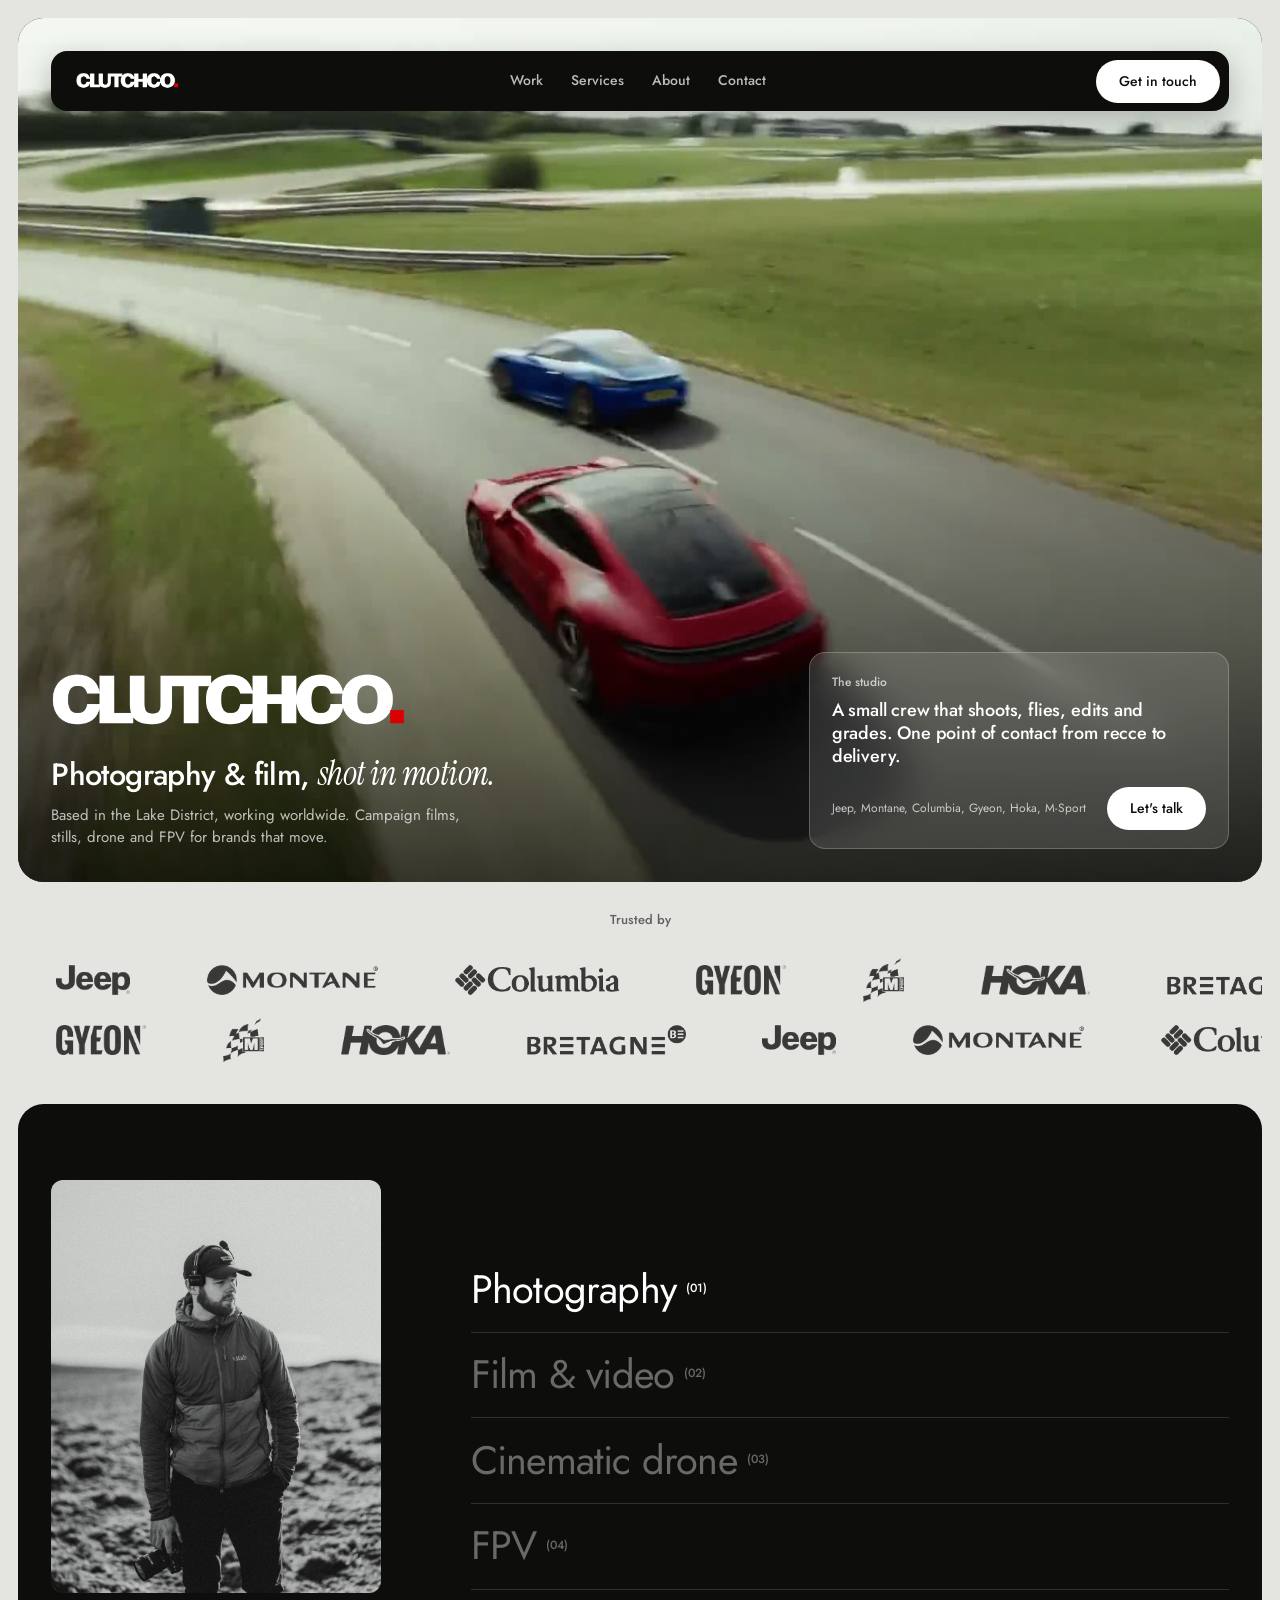
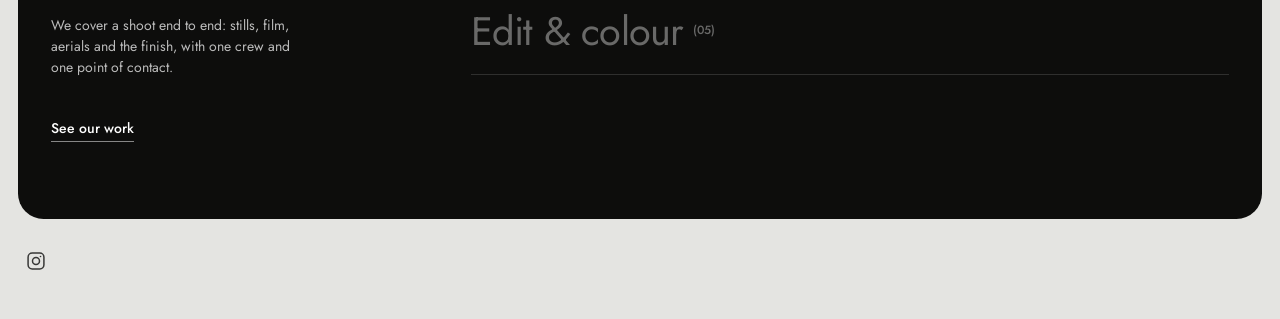
==== index.html @ 77b3b05d "Add the services section Dark panel the width of the hero: a portrait on the left that swaps as you " ====
<!doctype html>
<html lang="en-GB">
<head>
  <meta charset="utf-8">
  <meta name="viewport" content="width=device-width, initial-scale=1">
  <link rel="icon" href="assets/img/favicon.svg" type="image/svg+xml">
  <link rel="preconnect" href="https://fonts.googleapis.com">
  <link rel="preconnect" href="https://fonts.gstatic.com" crossorigin>
  <link href="https://fonts.googleapis.com/css2?family=Jost:wght@400;500;600;700&family=Instrument+Serif:ital@0;1&display=swap" rel="stylesheet">
  <link rel="stylesheet" href="assets/css/site.css">
  <title>CLUTCH Co. — Photography & film, Lake District</title>
  <meta name="description" content="Clutch Co. is a photography and film studio based in the Lake District, working worldwide. Motion, stills, drone and FPV for brands including Jeep, Montane, Columbia, Gyeon, Hoka and M-Sport.">
  <meta property="og:site_name" content="CLUTCH Co.">
  <meta property="og:title" content="CLUTCH Co.">
  <meta property="og:type" content="website">
  <meta property="og:image" content="assets/img/home-hero-poster.jpg">
</head>
<body data-page="index">
  <a class="skip-link" href="#main">Skip to content</a>

  <div class="bar-wrap">
    <header class="hero-bar" id="site-bar">
        <a class="bar-logo" href="index.html" aria-label="Clutch Co. home">
          <img src="assets/img/logo-white.webp" alt="CLUTCH Co." width="2500" height="484">
        </a>
        <button class="nav-toggle" type="button" aria-expanded="false" aria-controls="site-nav" aria-label="Open menu">
          <span></span><span></span>
        </button>
        <div class="bar-menu" id="site-nav">
          <div class="bar-menu-inner">
          <nav class="bar-nav" aria-label="Main">
            <a href="#work">Work</a>
            <a href="#services">Services</a>
            <a href="#about">About</a>
            <a href="#contact">Contact</a>
          </nav>
          <a class="btn btn-light bar-cta" href="mailto:hello@kieranfallows.com?bcc=jakevideo%40outlook.com&amp;subject=Clutch%20Co%20Enquiry">Get in touch</a>
          <div class="bar-meta">
            <a href="mailto:hello@kieranfallows.com">hello@kieranfallows.com</a>
            <a href="https://www.instagram.com/clutchco.pro/?hl=en-gb" target="_blank" rel="noopener">Instagram</a>
          </div>
          </div>
        </div>
    </header>
  </div>

  <main id="main">
    <section class="hero" aria-labelledby="hero-title">
      <video class="hero-media" data-bg autoplay muted loop playsinline preload="metadata"
             poster="assets/img/home-hero-poster.jpg" aria-hidden="true" tabindex="-1">
        <source src="assets/video/home-hero.mp4" type="video/mp4">
      </video>
      <div class="hero-shade" aria-hidden="true"></div>


      <div class="hero-foot">
        <div class="hero-brand">
          <h1 id="hero-title" class="hero-wordmark">
            <img src="assets/img/logo-white.webp" alt="CLUTCH Co." width="2500" height="484">
          </h1>
          <p class="hero-tag">Photography &amp; film, <em>shot in motion.</em></p>
          <p class="hero-copy">Based in the Lake District, working worldwide. Campaign films, stills, drone and FPV for brands that move.</p>
        </div>

        <aside class="hero-card">
          <p class="hero-card-label">The studio</p>
          <p class="hero-card-text">A small crew that shoots, flies, edits and grades. One point of contact from recce to delivery.</p>
          <div class="hero-card-row">
            <span class="hero-card-meta">Jeep, Montane, Columbia, Gyeon, Hoka, M-Sport</span>
            <a class="btn btn-light" href="#contact">Let's talk</a>
          </div>
        </aside>
      </div>
    </section>

    <section class="trusted" aria-labelledby="trusted-title">
      <h2 id="trusted-title" class="trusted-label">Trusted by</h2>
      <div class="reel reel-left">
        <div class="reel-track">
        <div class="reel-item"><img src="assets/img/clients/jeep.png" alt="Jeep" loading="lazy"></div>
        <div class="reel-item"><img src="assets/img/clients/montane.png" alt="Montane" loading="lazy"></div>
        <div class="reel-item"><img src="assets/img/clients/columbia.png" alt="Columbia" loading="lazy"></div>
        <div class="reel-item"><img src="assets/img/clients/gyeon.png" alt="Gyeon" loading="lazy"></div>
        <div class="reel-item"><img src="assets/img/clients/m-sport.png" alt="M-Sport" loading="lazy"></div>
        <div class="reel-item"><img src="assets/img/clients/hoka.png" alt="Hoka" loading="lazy"></div>
        <div class="reel-item"><img src="assets/img/clients/brittany.png" alt="Brittany Ferries" loading="lazy"></div>
        <div class="reel-item dup" aria-hidden="true"><img src="assets/img/clients/jeep.png" alt="" loading="lazy"></div>
        <div class="reel-item dup" aria-hidden="true"><img src="assets/img/clients/montane.png" alt="" loading="lazy"></div>
        <div class="reel-item dup" aria-hidden="true"><img src="assets/img/clients/columbia.png" alt="" loading="lazy"></div>
        <div class="reel-item dup" aria-hidden="true"><img src="assets/img/clients/gyeon.png" alt="" loading="lazy"></div>
        <div class="reel-item dup" aria-hidden="true"><img src="assets/img/clients/m-sport.png" alt="" loading="lazy"></div>
        <div class="reel-item dup" aria-hidden="true"><img src="assets/img/clients/hoka.png" alt="" loading="lazy"></div>
        <div class="reel-item dup" aria-hidden="true"><img src="assets/img/clients/brittany.png" alt="" loading="lazy"></div>
        </div>
      </div>
      <div class="reel reel-right">
        <div class="reel-track">
        <div class="reel-item"><img src="assets/img/clients/gyeon.png" alt="Gyeon" loading="lazy"></div>
        <div class="reel-item"><img src="assets/img/clients/m-sport.png" alt="M-Sport" loading="lazy"></div>
        <div class="reel-item"><img src="assets/img/clients/hoka.png" alt="Hoka" loading="lazy"></div>
        <div class="reel-item"><img src="assets/img/clients/brittany.png" alt="Brittany Ferries" loading="lazy"></div>
        <div class="reel-item"><img src="assets/img/clients/jeep.png" alt="Jeep" loading="lazy"></div>
        <div class="reel-item"><img src="assets/img/clients/montane.png" alt="Montane" loading="lazy"></div>
        <div class="reel-item"><img src="assets/img/clients/columbia.png" alt="Columbia" loading="lazy"></div>
        <div class="reel-item dup" aria-hidden="true"><img src="assets/img/clients/gyeon.png" alt="" loading="lazy"></div>
        <div class="reel-item dup" aria-hidden="true"><img src="assets/img/clients/m-sport.png" alt="" loading="lazy"></div>
        <div class="reel-item dup" aria-hidden="true"><img src="assets/img/clients/hoka.png" alt="" loading="lazy"></div>
        <div class="reel-item dup" aria-hidden="true"><img src="assets/img/clients/brittany.png" alt="" loading="lazy"></div>
        <div class="reel-item dup" aria-hidden="true"><img src="assets/img/clients/jeep.png" alt="" loading="lazy"></div>
        <div class="reel-item dup" aria-hidden="true"><img src="assets/img/clients/montane.png" alt="" loading="lazy"></div>
        <div class="reel-item dup" aria-hidden="true"><img src="assets/img/clients/columbia.png" alt="" loading="lazy"></div>
        </div>
      </div>
    </section>
    <section class="services" id="services" aria-labelledby="services-title">
      <div class="services-inner">
        <div class="services-aside">
          <div class="services-figure" aria-hidden="true">
            <img src="assets/img/contact/contact-bike-jump.jpg" alt="" data-for="photography" class="is-active" width="2000" height="2500" loading="lazy">
            <img src="assets/img/contact/contact-gyeon-glass.jpg" alt="" data-for="film" width="2000" height="2500" loading="lazy">
            <img src="assets/img/contact/contact-dsc08700.jpg" alt="" data-for="drone" width="2000" height="2500" loading="lazy">
            <img src="assets/img/contact/contact-u-colour.jpg" alt="" data-for="fpv" width="2000" height="2500" loading="lazy">
            <img src="assets/img/contact/contact-sutsu-black.jpg" alt="" data-for="post" width="2000" height="2500" loading="lazy">
          </div>
          <p class="services-blurb">We cover a shoot end to end: stills, film, aerials and the finish, with one crew and one point of contact.</p>
          <a class="text-link" href="#work">See our work</a>
        </div>

        <h2 id="services-title" class="sr-only">Services</h2>
        <ol class="services-list">
          <li class="is-active"><a href="#contact" data-service="photography"><span>Photography</span><small>(01)</small></a></li>
          <li><a href="#contact" data-service="film"><span>Film &amp; video</span><small>(02)</small></a></li>
          <li><a href="#contact" data-service="drone"><span>Cinematic drone</span><small>(03)</small></a></li>
          <li><a href="#contact" data-service="fpv"><span>FPV</span><small>(04)</small></a></li>
          <li><a href="#contact" data-service="post"><span>Edit &amp; colour</span><small>(05)</small></a></li>
        </ol>
      </div>
    </section>

  </main>

  <footer class="site-footer">
    <a href="https://www.instagram.com/clutchco.pro/?hl=en-gb" target="_blank" rel="noopener" aria-label="Clutch Co. on Instagram">
      <svg viewBox="0 0 24 24" fill="none" stroke="currentColor" stroke-width="1.8" aria-hidden="true"><rect x="2.5" y="2.5" width="19" height="19" rx="5"/><circle cx="12" cy="12" r="4.2"/><circle cx="17.4" cy="6.6" r="1" fill="currentColor" stroke="none"/></svg>
    </a>
  </footer>
  <script src="assets/js/site.js" defer></script>
</body>
</html>
---- assets/css/site.css ----
/* CLUTCH Co. — site styles
   Inset, rounded hero with the header bar spanning the same width.
   Jost (geometric sans, stands in for the live site's Futura PT) with
   Instrument Serif italic for the occasional emphasised phrase. */

:root {
  --page: #e4e4e1;          /* page surface around the hero panel */
  --black: #0d0d0c;
  --ink: #0d0d0c;
  --ink-soft: rgba(13, 13, 12, 0.62);
  --white: #fff;
  --white-soft: rgba(255, 255, 255, 0.72);
  --red: #c83939;

  --sans: "Jost", "Futura", "Helvetica Neue", Arial, sans-serif;
  --serif: "Instrument Serif", Georgia, "Times New Roman", serif;

  --frame: clamp(10px, 1.4vw, 20px);   /* gap between the viewport edge and the hero panel */
  --radius: clamp(16px, 2vw, 28px);     /* hero panel */
  --radius-box: 16px;                   /* header bar and the studio card */
  --pad: clamp(18px, 2.6vw, 40px);     /* padding inside the hero panel */
  --max: 1480px;

  --ease: cubic-bezier(0.22, 1, 0.36, 1);
}

*, *::before, *::after { box-sizing: border-box; }

html { -webkit-text-size-adjust: 100%; scroll-behavior: smooth; }

body {
  margin: 0;
  background: var(--page);
  color: var(--ink);
  font-family: var(--sans);
  font-size: 16px;
  line-height: 1.5;
  -webkit-font-smoothing: antialiased;
  -moz-osx-font-smoothing: grayscale;
}

img, video { display: block; max-width: 100%; }
a { color: inherit; text-decoration: none; }
:focus-visible { outline: 2px solid currentColor; outline-offset: 3px; }

.sr-only {
  position: absolute; width: 1px; height: 1px; padding: 0; margin: -1px;
  overflow: hidden; clip: rect(0, 0, 0, 0); white-space: nowrap; border: 0;
}

.skip-link {
  position: absolute; top: 8px; left: 8px; z-index: 100;
  background: var(--ink); color: var(--white);
  padding: 10px 16px; font-weight: 600; font-size: 13px; border-radius: 999px;
  transform: translateY(-200%);
}
.skip-link:focus { transform: none; }

/* ---------- Buttons ---------- */

.btn {
  display: inline-flex; align-items: center; justify-content: center;
  min-height: 42px; padding: 10px 22px;
  background: var(--ink); color: var(--white);
  font: inherit; font-size: 14px; font-weight: 500;
  border: 1px solid transparent; border-radius: 999px; cursor: pointer;
  white-space: nowrap;
  transition: background 200ms var(--ease), color 200ms var(--ease), transform 200ms var(--ease);
}
.btn:hover { background: #2a2a28; }
.btn:active { transform: translateY(1px); }
.btn-light { background: var(--white); color: var(--ink); }
.btn-light:hover { background: #ececea; }

/* ---------- Hero: inset rounded panel ---------- */

.hero {
  position: relative;
  width: min(100% - 2 * var(--frame), var(--max));
  margin: var(--frame) auto 0;
  min-height: calc(100svh - 2 * var(--frame));
  border-radius: var(--radius);
  overflow: hidden;
  background: var(--black);
  color: var(--white);
  display: flex; flex-direction: column; justify-content: flex-end;
  isolation: isolate;
}

.hero-media {
  position: absolute; inset: 0; z-index: 0;
  width: 100%; height: 100%; object-fit: cover; object-position: 54% 60%;
}

/* legibility: a soft darkening at the top for the bar and at the bottom for the text */
.hero-shade {
  position: absolute; inset: 0; z-index: 1; pointer-events: none;
  background: linear-gradient(to top, rgba(0, 0, 0, 0.72), rgba(0, 0, 0, 0.1) 48%, rgba(0, 0, 0, 0) 70%);
}

/* The header is a solid, rounded bar that sits over the hero and follows the page.
   It is fixed to the viewport in a full-width wrapper whose inner width matches the
   hero panel, so the bar's edges line up with the wordmark and card beneath it.
   At the top of the page it is solid; once you scroll it turns to frosted glass. */
.bar-wrap {
  position: fixed; top: calc(var(--frame) + var(--pad)); left: 0; right: 0; z-index: 50;
  pointer-events: none;
}
.hero-bar {
  pointer-events: auto;
  width: calc(min(100% - 2 * var(--frame), var(--max)) - 2 * var(--pad));
  margin: 0 auto;
  display: flex; align-items: center; gap: 24px;
  height: 60px;
  padding: 8px 8px 8px 24px;
  color: var(--white);
  background: var(--black);
  border: 1px solid transparent;
  border-radius: var(--radius-box);
  box-shadow: 0 10px 30px rgba(0, 0, 0, 0.25);
  transition: background 320ms var(--ease), border-color 320ms var(--ease), box-shadow 320ms var(--ease);
}
.hero-bar.is-scrolled {
  background: rgba(13, 13, 12, 0.58);
  border-color: rgba(255, 255, 255, 0.16);
  box-shadow: 0 12px 40px rgba(0, 0, 0, 0.22);
  -webkit-backdrop-filter: blur(18px) saturate(1.5); backdrop-filter: blur(18px) saturate(1.5);
}
.bar-logo { display: inline-flex; flex: 0 0 auto; }
.bar-logo img { height: 20px; width: auto; }

/* On wide screens the menu wrapper dissolves so nav, button and meta sit in the bar's flex row */
.bar-menu, .bar-menu-inner { display: contents; }
.bar-meta { display: none; }

.bar-nav { display: flex; align-items: center; gap: 28px; margin: 0 auto; }
.bar-nav a {
  font-size: 14px; font-weight: 500; color: var(--white-soft);
  padding: 6px 0; border-bottom: 1px solid transparent;
  transition: color 200ms var(--ease), border-color 200ms var(--ease);
}
.bar-nav a:hover { color: var(--white); border-bottom-color: rgba(255, 255, 255, 0.5); }

.bar-cta { flex: 0 0 auto; }

.nav-toggle {
  display: none;
  appearance: none; background: none; border: 0; padding: 10px 14px 10px 10px;
  margin-left: auto; cursor: pointer; color: var(--white);
}
.nav-toggle span {
  display: block; width: 26px; height: 1.5px; background: currentColor;
  margin: 6px 0; transition: transform 300ms var(--ease);
}

/* Lower corners: wordmark + tagline on the left, info card on the right */
.hero-foot {
  position: relative; z-index: 2;
  display: grid; grid-template-columns: minmax(0, 1.4fr) minmax(280px, 420px);
  align-items: end; gap: 32px;
  padding: calc(var(--pad) + 60px + 80px) var(--pad) var(--pad);
}

.hero-wordmark { margin: 0 0 18px; width: min(100%, 360px); }
.hero-wordmark img { width: 100%; height: auto; }

.hero-tag {
  margin: 0 0 10px;
  font-size: clamp(22px, 2.4vw, 32px); font-weight: 500; line-height: 1.15; letter-spacing: -0.02em;
}
.hero-tag em { font-family: var(--serif); font-style: italic; font-weight: 400; font-size: 1.12em; }

.hero-copy { margin: 0; max-width: 46ch; font-size: 15px; color: var(--white-soft); }

.hero-card {
  background: rgba(255, 255, 255, 0.12);
  -webkit-backdrop-filter: blur(18px); backdrop-filter: blur(18px);
  border: 1px solid rgba(255, 255, 255, 0.22);
  border-radius: var(--radius-box);
  padding: 20px 22px 18px;
}
.hero-card-label { margin: 0 0 8px; font-size: 12px; font-weight: 500; color: var(--white-soft); }
.hero-card-text { margin: 0 0 18px; font-size: 18px; font-weight: 500; line-height: 1.3; letter-spacing: -0.01em; }
.hero-card-row { display: flex; align-items: center; justify-content: space-between; gap: 16px; }
.hero-card-meta { font-size: 12px; color: var(--white-soft); line-height: 1.35; }

@media (max-width: 900px) {
  .hero-foot { grid-template-columns: 1fr; gap: 20px; padding-top: calc(var(--pad) + 60px + 60px); }
  .hero-card { max-width: 440px; }
}

@media (max-width: 760px) {
  .nav-toggle { display: block; }

  /* The bar itself opens into the menu: it wraps, grows and squares its corners */
  .hero-bar {
    height: auto; min-height: 56px;
    flex-wrap: wrap; align-items: center; gap: 0;
    padding: 6px 6px 6px 20px;
    transition: border-radius 320ms var(--ease), padding 320ms var(--ease);
  }
  .bar-logo { height: 44px; align-items: center; }

  .bar-menu {
    flex: 1 0 100%;
    display: grid; grid-template-rows: 0fr;
    transition: grid-template-rows 360ms var(--ease);
  }
  .bar-menu-inner { display: block; min-height: 0; overflow: hidden; }

  .bar-nav { flex-direction: column; align-items: stretch; gap: 0; margin: 0; padding: 4px 14px 0 0; }
  .bar-nav a {
    font-size: 30px; font-weight: 500; letter-spacing: -0.02em; line-height: 1.1;
    color: var(--white); padding: 16px 0;
    border-bottom: 1px solid rgba(255, 255, 255, 0.12);
    transform: translateY(8px); opacity: 0;
    transition: transform 360ms var(--ease), opacity 280ms var(--ease);
  }
  .bar-nav a:hover { border-bottom-color: rgba(255, 255, 255, 0.12); }
  .bar-cta {
    display: flex; width: calc(100% - 14px); margin: 18px 14px 0 0; min-height: 50px; font-size: 16px;
    transform: translateY(8px); opacity: 0;
    transition: transform 360ms var(--ease) 60ms, opacity 280ms var(--ease) 60ms, background 200ms;
  }
  .bar-meta {
    display: flex; justify-content: space-between; gap: 16px; flex-wrap: wrap;
    margin: 18px 14px 10px 0; font-size: 13px; color: var(--white-soft);
    transform: translateY(8px); opacity: 0;
    transition: transform 360ms var(--ease) 100ms, opacity 280ms var(--ease) 100ms;
  }

  body.nav-open .hero-bar { padding-bottom: 10px; background: rgba(13, 13, 12, 0.94); }
  body.nav-open .bar-menu { grid-template-rows: 1fr; }
  body.nav-open .bar-nav a, body.nav-open .bar-cta, body.nav-open .bar-meta { transform: none; opacity: 1; }
  body.nav-open .nav-toggle span:first-child { transform: translateY(7.5px) rotate(45deg); }
  body.nav-open .nav-toggle span:last-child { transform: translateY(-7.5px) rotate(-45deg); }
  .hero-wordmark { width: min(100%, 260px); }
  .hero-card-row { flex-direction: column; align-items: flex-start; }
  .hero-card-row .btn { width: 100%; }
}

/* ---------- Trusted by: two logo rows, one drifting each way ---------- */

.trusted {
  width: min(100% - 2 * var(--frame), var(--max));
  margin: 0 auto;
  padding: 28px 0 24px;
  overflow: hidden;
}
.trusted-label {
  margin: 0 0 18px;
  font-size: 13px; font-weight: 500; color: var(--ink-soft);
  text-align: center;
}
.reel { overflow: hidden; padding: 10px 0; }
.reel + .reel { padding-top: 6px; }
.reel-track { display: flex; align-items: center; width: max-content; animation: reel-left 40s linear infinite; }
.reel-right .reel-track { animation-name: reel-right; }
.trusted:hover .reel-track { animation-play-state: paused; }
.reel-item { flex: 0 0 auto; padding: 0 clamp(22px, 3vw, 44px); }
.reel-item img { height: 30px; width: auto; opacity: 0.8; }
.reel-item img[src*="m-sport"] { height: 44px; }
@keyframes reel-left  { from { transform: translateX(0); }     to { transform: translateX(-50%); } }
@keyframes reel-right { from { transform: translateX(-50%); }  to { transform: translateX(0); } }

@media (max-width: 760px) {
  .trusted { padding: 22px 0 18px; }
  .reel-item { padding: 0 18px; }
  .reel-item img { height: 24px; }
  .reel-item img[src*="m-sport"] { height: 36px; }
}

/* ---------- Services: dark panel, portrait left, numbered list right ---------- */

.services {
  width: min(100% - 2 * var(--frame), var(--max));
  margin: 8px auto 0;
  background: var(--black);
  color: var(--white);
  border-radius: var(--radius);
  padding: clamp(40px, 6vw, 88px) var(--pad);
}
.services-inner {
  display: grid; grid-template-columns: minmax(240px, 330px) minmax(0, 1fr);
  gap: clamp(40px, 7vw, 110px); align-items: stretch;
}
.services-aside { display: flex; flex-direction: column; }
.services-figure {
  position: relative; aspect-ratio: 4 / 5; border-radius: 12px; overflow: hidden;
  background: #1a1a19; margin: 0 0 22px;
}
.services-figure img {
  position: absolute; inset: 0; width: 100%; height: 100%; object-fit: cover;
  opacity: 0; transition: opacity 420ms var(--ease);
}
.services-figure img.is-active { opacity: 1; }
.services-blurb { margin: 0 0 auto; font-size: 14px; line-height: 1.5; color: var(--white-soft); max-width: 30ch; }

.text-link {
  display: inline-block; margin-top: 40px; align-self: flex-start;
  font-size: 14px; font-weight: 500; color: var(--white);
  border-bottom: 1px solid rgba(255, 255, 255, 0.5); padding-bottom: 2px;
  transition: border-color 200ms var(--ease);
}
.text-link:hover { border-bottom-color: var(--white); }

.services-list { list-style: none; margin: 0; padding: 0; align-self: center; }
.services-list li { border-bottom: 1px solid rgba(255, 255, 255, 0.14); }
.services-list a {
  display: flex; align-items: baseline; gap: 10px;
  padding: clamp(14px, 1.6vw, 22px) 0;
  font-size: clamp(26px, 3.1vw, 44px); font-weight: 400; letter-spacing: -0.02em; line-height: 1.1;
  color: rgba(255, 255, 255, 0.38);
  transition: color 240ms var(--ease);
}
.services-list small { font-size: 0.3em; font-weight: 500; letter-spacing: 0; position: relative; top: -0.9em; }
.services-list li.is-active a, .services-list a:hover, .services-list a:focus-visible { color: var(--white); }

@media (max-width: 900px) {
  .services-inner { grid-template-columns: 1fr; gap: 28px; }
  .services-aside { display: grid; grid-template-columns: 128px minmax(0, 1fr); column-gap: 18px; align-items: start; }
  .services-figure { grid-row: 1 / 3; margin: 0; }
  .services-blurb { margin: 0; max-width: none; }
  .text-link { margin-top: 14px; align-self: start; }
  .services-list a { font-size: clamp(24px, 7vw, 32px); padding: 14px 0; }
}

/* ---------- Footer ---------- */

.site-footer {
  width: min(100% - 2 * var(--frame), var(--max));
  margin: 0 auto;
  padding: 24px 0 40px;
  display: flex; align-items: center; justify-content: flex-start; gap: 24px;
}
.site-footer a { display: inline-flex; padding: 8px; color: var(--ink); opacity: 0.8; transition: opacity 200ms; }
.site-footer a:hover { opacity: 1; }
.site-footer svg { width: 20px; height: 20px; }

/* ---------- Motion preferences ---------- */

@media (prefers-reduced-motion: reduce) {
  html { scroll-behavior: auto; }
  .reel-track { animation: none; flex-wrap: wrap; width: auto; justify-content: center; row-gap: 16px; }
  .reel-item.dup { display: none; }
  .btn, .bar-nav a, .bar-menu, .bar-cta, .bar-meta, .hero-bar, .nav-toggle span,
  .services-figure img, .services-list a { transition: none; }
}
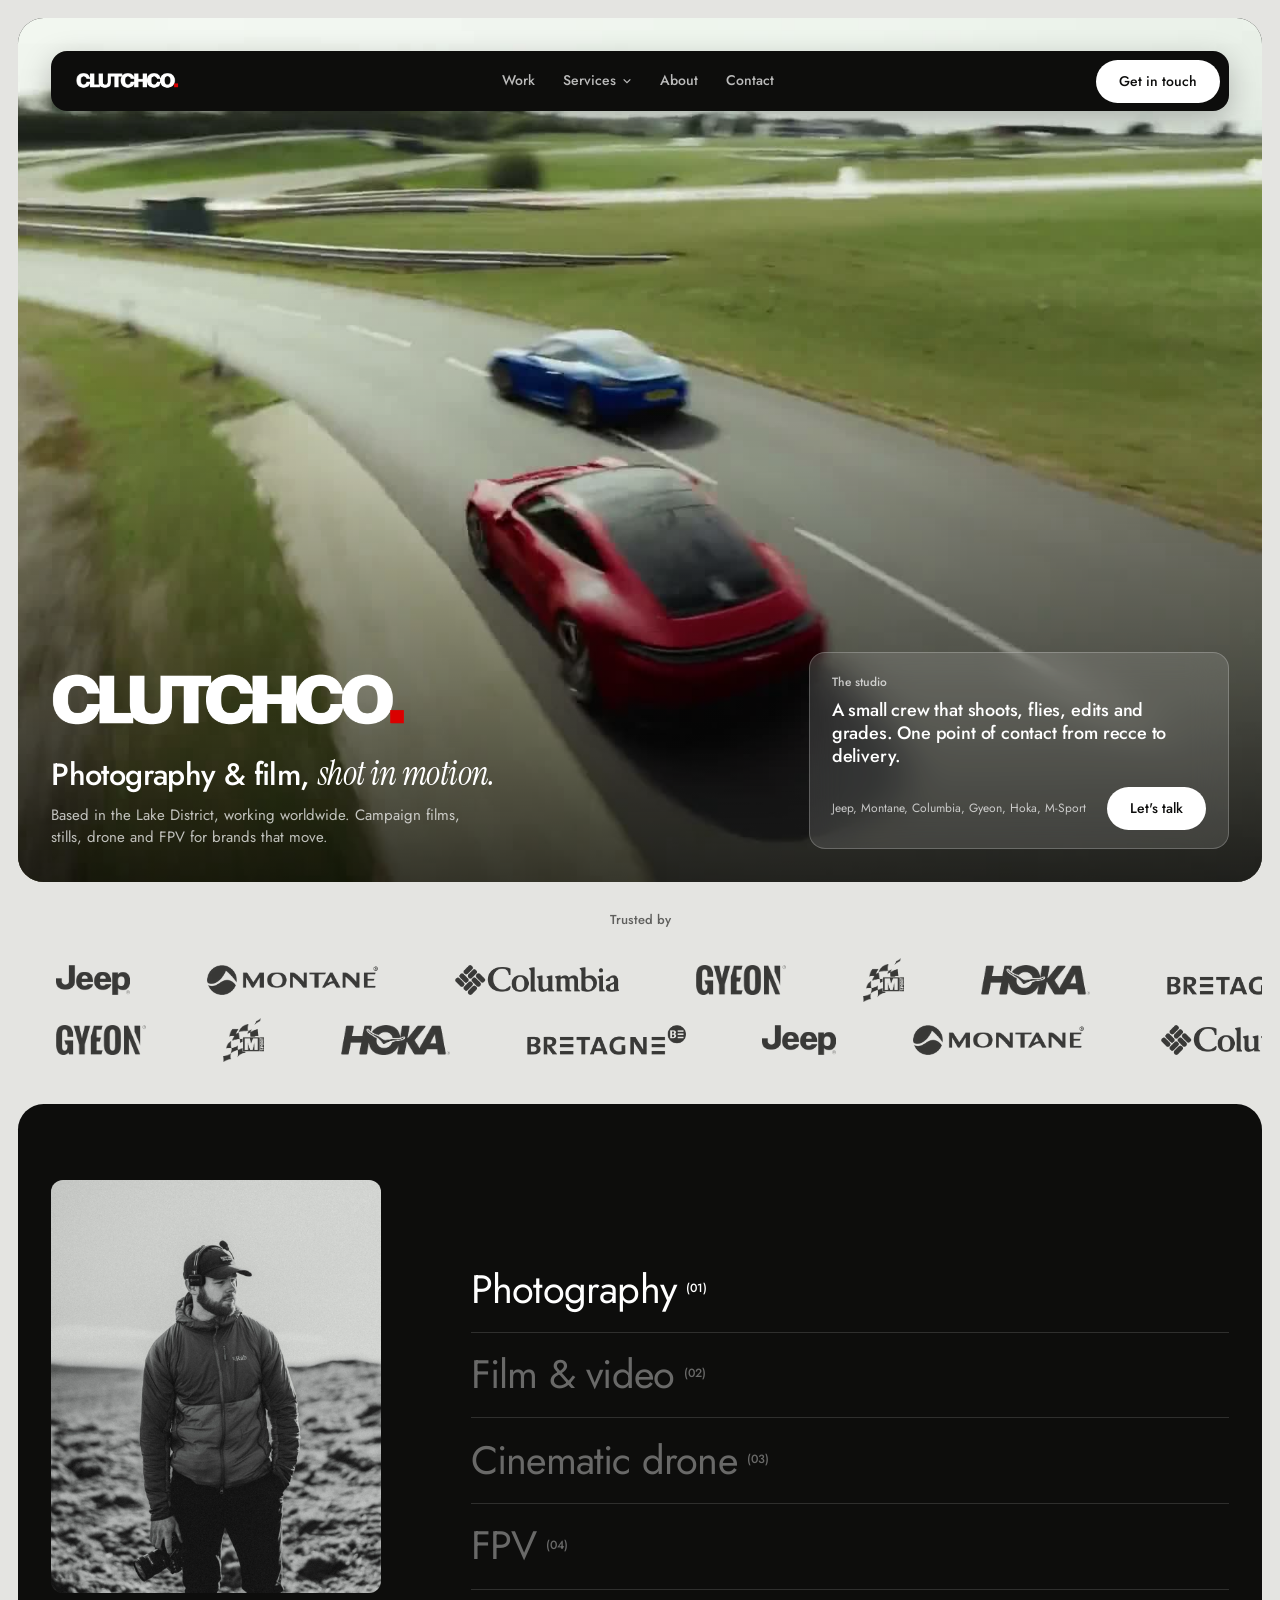
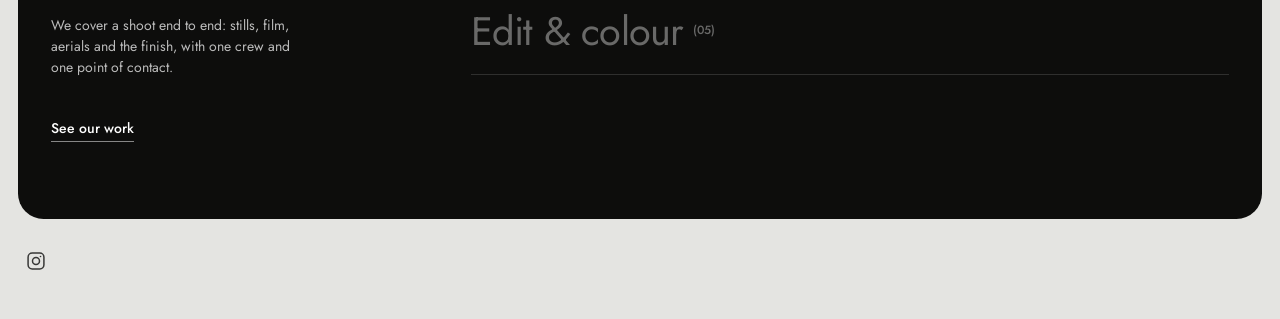
==== commit ccae1350: "Desktop Services dropdown at the bar's width; smaller phone menu type Co-Authored-By: Claude Fable 5" ====
--- a/index.html
+++ b/index.html
@@ -30,7 +30,7 @@
           <div class="bar-menu-inner">
           <nav class="bar-nav" aria-label="Main">
             <a href="#work">Work</a>
-            <a href="#services">Services</a>
+            <a href="#services" class="has-menu" aria-haspopup="true" aria-expanded="false" aria-controls="mega-services">Services<svg viewBox="0 0 12 12" aria-hidden="true"><path d="M2 4l4 4 4-4" fill="none" stroke="currentColor" stroke-width="1.5"/></svg></a>
             <a href="#about">About</a>
             <a href="#contact">Contact</a>
           </nav>
@@ -40,6 +40,20 @@
             <a href="https://www.instagram.com/clutchco.pro/?hl=en-gb" target="_blank" rel="noopener">Instagram</a>
           </div>
           </div>
+        </div>
+        <div class="mega" id="mega-services">
+          <ul class="mega-list">
+            <li><a href="#services" data-service-jump="photography"><strong>Photography</strong><span>Campaign stills, product and lifestyle, on location</span></a></li>
+            <li><a href="#services" data-service-jump="film"><strong>Film &amp; video</strong><span>Brand films and social cuts, shot and finished in-house</span></a></li>
+            <li><a href="#services" data-service-jump="drone"><strong>Cinematic drone</strong><span>Licensed aerial crews for landscapes and vehicles</span></a></li>
+            <li><a href="#services" data-service-jump="fpv"><strong>FPV</strong><span>Fast, close, through-the-action flying</span></a></li>
+            <li><a href="#services" data-service-jump="post"><strong>Edit &amp; colour</strong><span>Cut, grade and deliver, from our footage or yours</span></a></li>
+          </ul>
+          <a class="mega-card" href="#services">
+            <strong>All services</strong>
+            <span>One crew covering stills, film, aerials and post, from recce to delivery.</span>
+            <img src="assets/img/contact/contact-gyeon-glass.jpg" alt="" width="2000" height="2500" loading="lazy">
+          </a>
         </div>
     </header>
   </div>
--- a/assets/css/site.css
+++ b/assets/css/site.css
@@ -39,7 +39,7 @@
   -moz-osx-font-smoothing: grayscale;
 }
 
-img, video { display: block; max-width: 100%; }
+img, video { display: block; max-width: 100%; height: auto; }
 a { color: inherit; text-decoration: none; }
 :focus-visible { outline: 2px solid currentColor; outline-offset: 3px; }
 
@@ -107,6 +107,7 @@
   pointer-events: none;
 }
 .hero-bar {
+  position: relative;
   pointer-events: auto;
   width: calc(min(100% - 2 * var(--frame), var(--max)) - 2 * var(--pad));
   margin: 0 auto;
@@ -141,6 +142,51 @@
 }
 .bar-nav a:hover { color: var(--white); border-bottom-color: rgba(255, 255, 255, 0.5); }
 
+.bar-nav a.has-menu { display: inline-flex; align-items: center; gap: 6px; }
+.bar-nav a.has-menu svg { width: 10px; height: 10px; transition: transform 240ms var(--ease); }
+.hero-bar.mega-open .bar-nav a.has-menu { color: var(--white); }
+.hero-bar.mega-open .bar-nav a.has-menu svg { transform: rotate(180deg); }
+
+/* Services dropdown: a panel hanging from the bar at exactly the bar's width */
+.mega {
+  position: absolute; top: calc(100% + 10px); left: 0; right: 0;
+  display: grid; grid-template-columns: minmax(0, 1fr) 300px; gap: 28px;
+  padding: 26px 28px 28px;
+  background: rgba(13, 13, 12, 0.96);
+  -webkit-backdrop-filter: blur(18px); backdrop-filter: blur(18px);
+  border: 1px solid rgba(255, 255, 255, 0.12);
+  border-radius: var(--radius-box);
+  box-shadow: 0 24px 60px rgba(0, 0, 0, 0.35);
+  opacity: 0; visibility: hidden; transform: translateY(-8px);
+  transition: opacity 220ms var(--ease), transform 260ms var(--ease), visibility 0s 260ms;
+}
+.hero-bar.mega-open .mega { opacity: 1; visibility: visible; transform: none; transition-delay: 0s; }
+
+.mega-list { list-style: none; margin: 0; padding: 0; display: grid; gap: 4px; align-content: start; }
+.mega-list a {
+  display: block; padding: 12px 14px; border-radius: 10px;
+  transition: background 180ms var(--ease);
+}
+.mega-list a:hover, .mega-list a:focus-visible { background: rgba(255, 255, 255, 0.08); }
+.mega-list strong { display: block; font-size: 17px; font-weight: 500; letter-spacing: -0.01em; color: var(--white); }
+.mega-list span { display: block; font-size: 13.5px; color: var(--white-soft); margin-top: 2px; }
+
+.mega-card {
+  display: flex; flex-direction: column; gap: 6px;
+  padding: 20px 20px 18px; border-radius: 12px;
+  background: rgba(255, 255, 255, 0.07); border: 1px solid rgba(255, 255, 255, 0.1);
+  transition: background 180ms var(--ease);
+}
+.mega-card:hover { background: rgba(255, 255, 255, 0.11); }
+.mega-card strong { font-size: 19px; font-weight: 500; letter-spacing: -0.01em; }
+.mega-card span { font-size: 13.5px; color: var(--white-soft); margin-bottom: 14px; }
+.mega-card img { margin-top: auto; width: 100%; aspect-ratio: 4 / 3; object-fit: cover; border-radius: 8px; }
+
+@media (max-width: 760px) {
+  .mega { display: none; }
+  .bar-nav a.has-menu svg { display: none; }
+}
+
 .bar-cta { flex: 0 0 auto; }
 
 .nav-toggle {
@@ -210,21 +256,21 @@
 
   .bar-nav { flex-direction: column; align-items: stretch; gap: 0; margin: 0; padding: 4px 14px 0 0; }
   .bar-nav a {
-    font-size: 30px; font-weight: 500; letter-spacing: -0.02em; line-height: 1.1;
-    color: var(--white); padding: 16px 0;
+    font-size: 19px; font-weight: 500; letter-spacing: -0.01em; line-height: 1.2;
+    color: var(--white); padding: 12px 0;
     border-bottom: 1px solid rgba(255, 255, 255, 0.12);
     transform: translateY(8px); opacity: 0;
     transition: transform 360ms var(--ease), opacity 280ms var(--ease);
   }
   .bar-nav a:hover { border-bottom-color: rgba(255, 255, 255, 0.12); }
   .bar-cta {
-    display: flex; width: calc(100% - 14px); margin: 18px 14px 0 0; min-height: 50px; font-size: 16px;
+    display: flex; width: calc(100% - 14px); margin: 14px 14px 0 0; min-height: 46px; font-size: 15px;
     transform: translateY(8px); opacity: 0;
     transition: transform 360ms var(--ease) 60ms, opacity 280ms var(--ease) 60ms, background 200ms;
   }
   .bar-meta {
     display: flex; justify-content: space-between; gap: 16px; flex-wrap: wrap;
-    margin: 18px 14px 10px 0; font-size: 13px; color: var(--white-soft);
+    margin: 14px 14px 8px 0; font-size: 12px; color: var(--white-soft);
     transform: translateY(8px); opacity: 0;
     transition: transform 360ms var(--ease) 100ms, opacity 280ms var(--ease) 100ms;
   }
@@ -344,5 +390,5 @@
   .reel-track { animation: none; flex-wrap: wrap; width: auto; justify-content: center; row-gap: 16px; }
   .reel-item.dup { display: none; }
   .btn, .bar-nav a, .bar-menu, .bar-cta, .bar-meta, .hero-bar, .nav-toggle span,
-  .services-figure img, .services-list a { transition: none; }
-}
+  .services-figure img, .services-list a, .mega, .mega-list a, .mega-card, .bar-nav a.has-menu svg { transition: none; }
+}
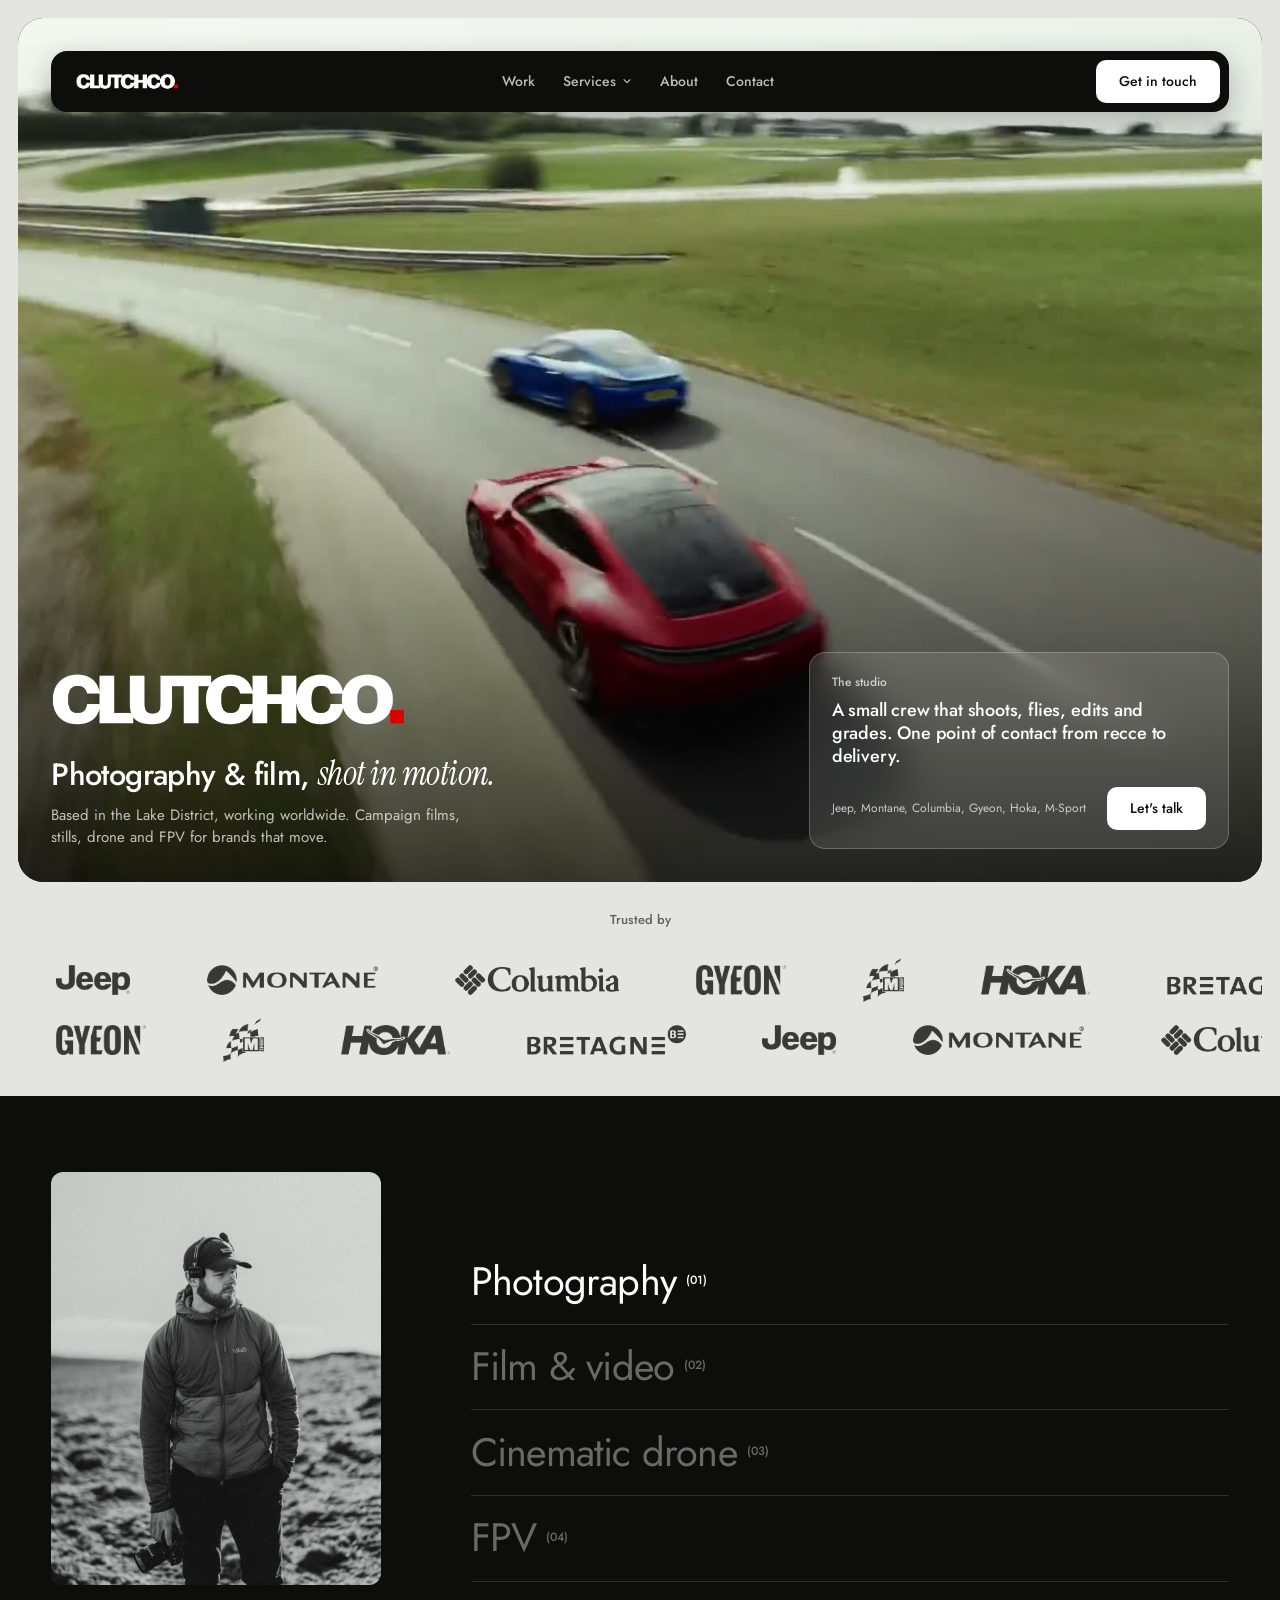
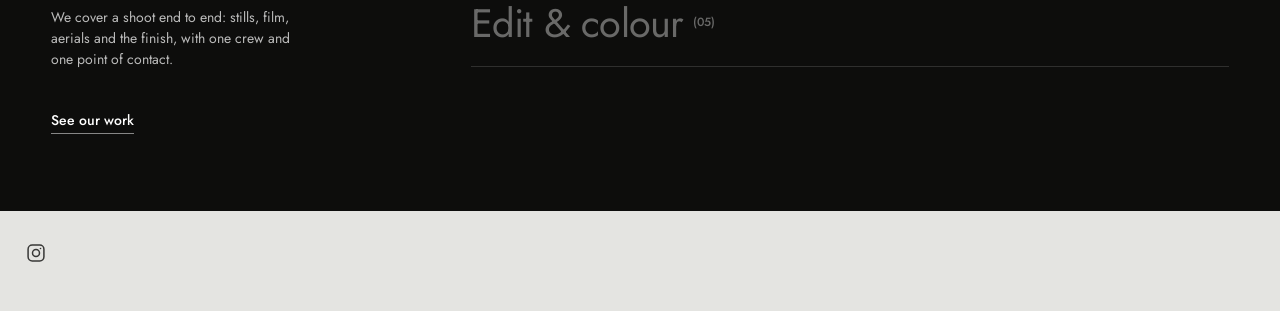
==== commit fc9539bb: "Services dropdown extends the bar; squarer buttons Co-Authored-By: Claude Fable 5.1 <noreply@anthrop" ====
--- a/index.html
+++ b/index.html
@@ -42,6 +42,7 @@
           </div>
         </div>
         <div class="mega" id="mega-services">
+          <div class="mega-inner">
           <ul class="mega-list">
             <li><a href="#services" data-service-jump="photography"><strong>Photography</strong><span>Campaign stills, product and lifestyle, on location</span></a></li>
             <li><a href="#services" data-service-jump="film"><strong>Film &amp; video</strong><span>Brand films and social cuts, shot and finished in-house</span></a></li>
@@ -54,6 +55,7 @@
             <span>One crew covering stills, film, aerials and post, from recce to delivery.</span>
             <img src="assets/img/contact/contact-gyeon-glass.jpg" alt="" width="2000" height="2500" loading="lazy">
           </a>
+          </div>
         </div>
     </header>
   </div>
--- a/assets/css/site.css
+++ b/assets/css/site.css
@@ -18,6 +18,7 @@
   --frame: clamp(10px, 1.4vw, 20px);   /* gap between the viewport edge and the hero panel */
   --radius: clamp(16px, 2vw, 28px);     /* hero panel */
   --radius-box: 16px;                   /* header bar and the studio card */
+  --radius-btn: 10px;                   /* buttons: squarer, to match the boxes */
   --pad: clamp(18px, 2.6vw, 40px);     /* padding inside the hero panel */
   --max: 1480px;
 
@@ -51,7 +52,7 @@
 .skip-link {
   position: absolute; top: 8px; left: 8px; z-index: 100;
   background: var(--ink); color: var(--white);
-  padding: 10px 16px; font-weight: 600; font-size: 13px; border-radius: 999px;
+  padding: 10px 16px; font-weight: 600; font-size: 13px; border-radius: var(--radius-btn);
   transform: translateY(-200%);
 }
 .skip-link:focus { transform: none; }
@@ -63,7 +64,7 @@
   min-height: 42px; padding: 10px 22px;
   background: var(--ink); color: var(--white);
   font: inherit; font-size: 14px; font-weight: 500;
-  border: 1px solid transparent; border-radius: 999px; cursor: pointer;
+  border: 1px solid transparent; border-radius: var(--radius-btn); cursor: pointer;
   white-space: nowrap;
   transition: background 200ms var(--ease), color 200ms var(--ease), transform 200ms var(--ease);
 }
@@ -111,8 +112,8 @@
   pointer-events: auto;
   width: calc(min(100% - 2 * var(--frame), var(--max)) - 2 * var(--pad));
   margin: 0 auto;
-  display: flex; align-items: center; gap: 24px;
-  height: 60px;
+  display: flex; flex-wrap: wrap; align-items: center; gap: 0 24px;
+  min-height: 60px;
   padding: 8px 8px 8px 24px;
   color: var(--white);
   background: var(--black);
@@ -121,12 +122,14 @@
   box-shadow: 0 10px 30px rgba(0, 0, 0, 0.25);
   transition: background 320ms var(--ease), border-color 320ms var(--ease), box-shadow 320ms var(--ease);
 }
+.hero-bar.mega-open { background: rgba(13, 13, 12, 0.94); }
 .hero-bar.is-scrolled {
   background: rgba(13, 13, 12, 0.58);
   border-color: rgba(255, 255, 255, 0.16);
   box-shadow: 0 12px 40px rgba(0, 0, 0, 0.22);
   -webkit-backdrop-filter: blur(18px) saturate(1.5); backdrop-filter: blur(18px) saturate(1.5);
 }
+.hero-bar.is-scrolled.mega-open { background: rgba(13, 13, 12, 0.86); }
 .bar-logo { display: inline-flex; flex: 0 0 auto; }
 .bar-logo img { height: 20px; width: auto; }
 
@@ -147,20 +150,24 @@
 .hero-bar.mega-open .bar-nav a.has-menu { color: var(--white); }
 .hero-bar.mega-open .bar-nav a.has-menu svg { transform: rotate(180deg); }
 
-/* Services dropdown: a panel hanging from the bar at exactly the bar's width */
+/* Services dropdown: the bar itself extends downwards to reveal the panel */
 .mega {
-  position: absolute; top: calc(100% + 10px); left: 0; right: 0;
+  flex: 1 0 100%;
+  display: grid; grid-template-rows: 0fr;
+  transition: grid-template-rows 380ms var(--ease);
+}
+.mega-inner {
+  min-height: 0; overflow: hidden;
   display: grid; grid-template-columns: minmax(0, 1fr) 300px; gap: 28px;
-  padding: 26px 28px 28px;
-  background: rgba(13, 13, 12, 0.96);
-  -webkit-backdrop-filter: blur(18px); backdrop-filter: blur(18px);
-  border: 1px solid rgba(255, 255, 255, 0.12);
-  border-radius: var(--radius-box);
-  box-shadow: 0 24px 60px rgba(0, 0, 0, 0.35);
-  opacity: 0; visibility: hidden; transform: translateY(-8px);
-  transition: opacity 220ms var(--ease), transform 260ms var(--ease), visibility 0s 260ms;
-}
-.hero-bar.mega-open .mega { opacity: 1; visibility: visible; transform: none; transition-delay: 0s; }
+  align-items: start;
+  opacity: 0; transform: translateY(-6px);
+  transition: opacity 220ms var(--ease), transform 300ms var(--ease);
+}
+.mega-inner > * { margin-top: 18px; margin-bottom: 14px; }
+.mega-inner > .mega-list { margin-left: -14px; }
+.mega-inner > .mega-card { margin-right: 10px; }
+.hero-bar.mega-open .mega { grid-template-rows: 1fr; }
+.hero-bar.mega-open .mega-inner { opacity: 1; transform: none; transition-delay: 80ms; }
 
 .mega-list { list-style: none; margin: 0; padding: 0; display: grid; gap: 4px; align-content: start; }
 .mega-list a {
@@ -318,15 +325,18 @@
 
 /* ---------- Services: dark panel, portrait left, numbered list right ---------- */
 
+/* Full bleed: edge to edge with no inset or rounding. The inner grid is sized so
+   its content lines up with the hero's content and the header bar above. */
 .services {
-  width: min(100% - 2 * var(--frame), var(--max));
-  margin: 8px auto 0;
+  width: 100%;
+  margin: 0;
   background: var(--black);
   color: var(--white);
-  border-radius: var(--radius);
-  padding: clamp(40px, 6vw, 88px) var(--pad);
+  padding: clamp(40px, 6vw, 88px) 0;
 }
 .services-inner {
+  width: calc(min(100% - 2 * var(--frame), var(--max)) - 2 * var(--pad));
+  margin: 0 auto;
   display: grid; grid-template-columns: minmax(240px, 330px) minmax(0, 1fr);
   gap: clamp(40px, 7vw, 110px); align-items: stretch;
 }
@@ -390,5 +400,5 @@
   .reel-track { animation: none; flex-wrap: wrap; width: auto; justify-content: center; row-gap: 16px; }
   .reel-item.dup { display: none; }
   .btn, .bar-nav a, .bar-menu, .bar-cta, .bar-meta, .hero-bar, .nav-toggle span,
-  .services-figure img, .services-list a, .mega, .mega-list a, .mega-card, .bar-nav a.has-menu svg { transition: none; }
-}
+  .services-figure img, .services-list a, .mega, .mega-inner, .mega-list a, .mega-card, .bar-nav a.has-menu svg { transition: none; }
+}
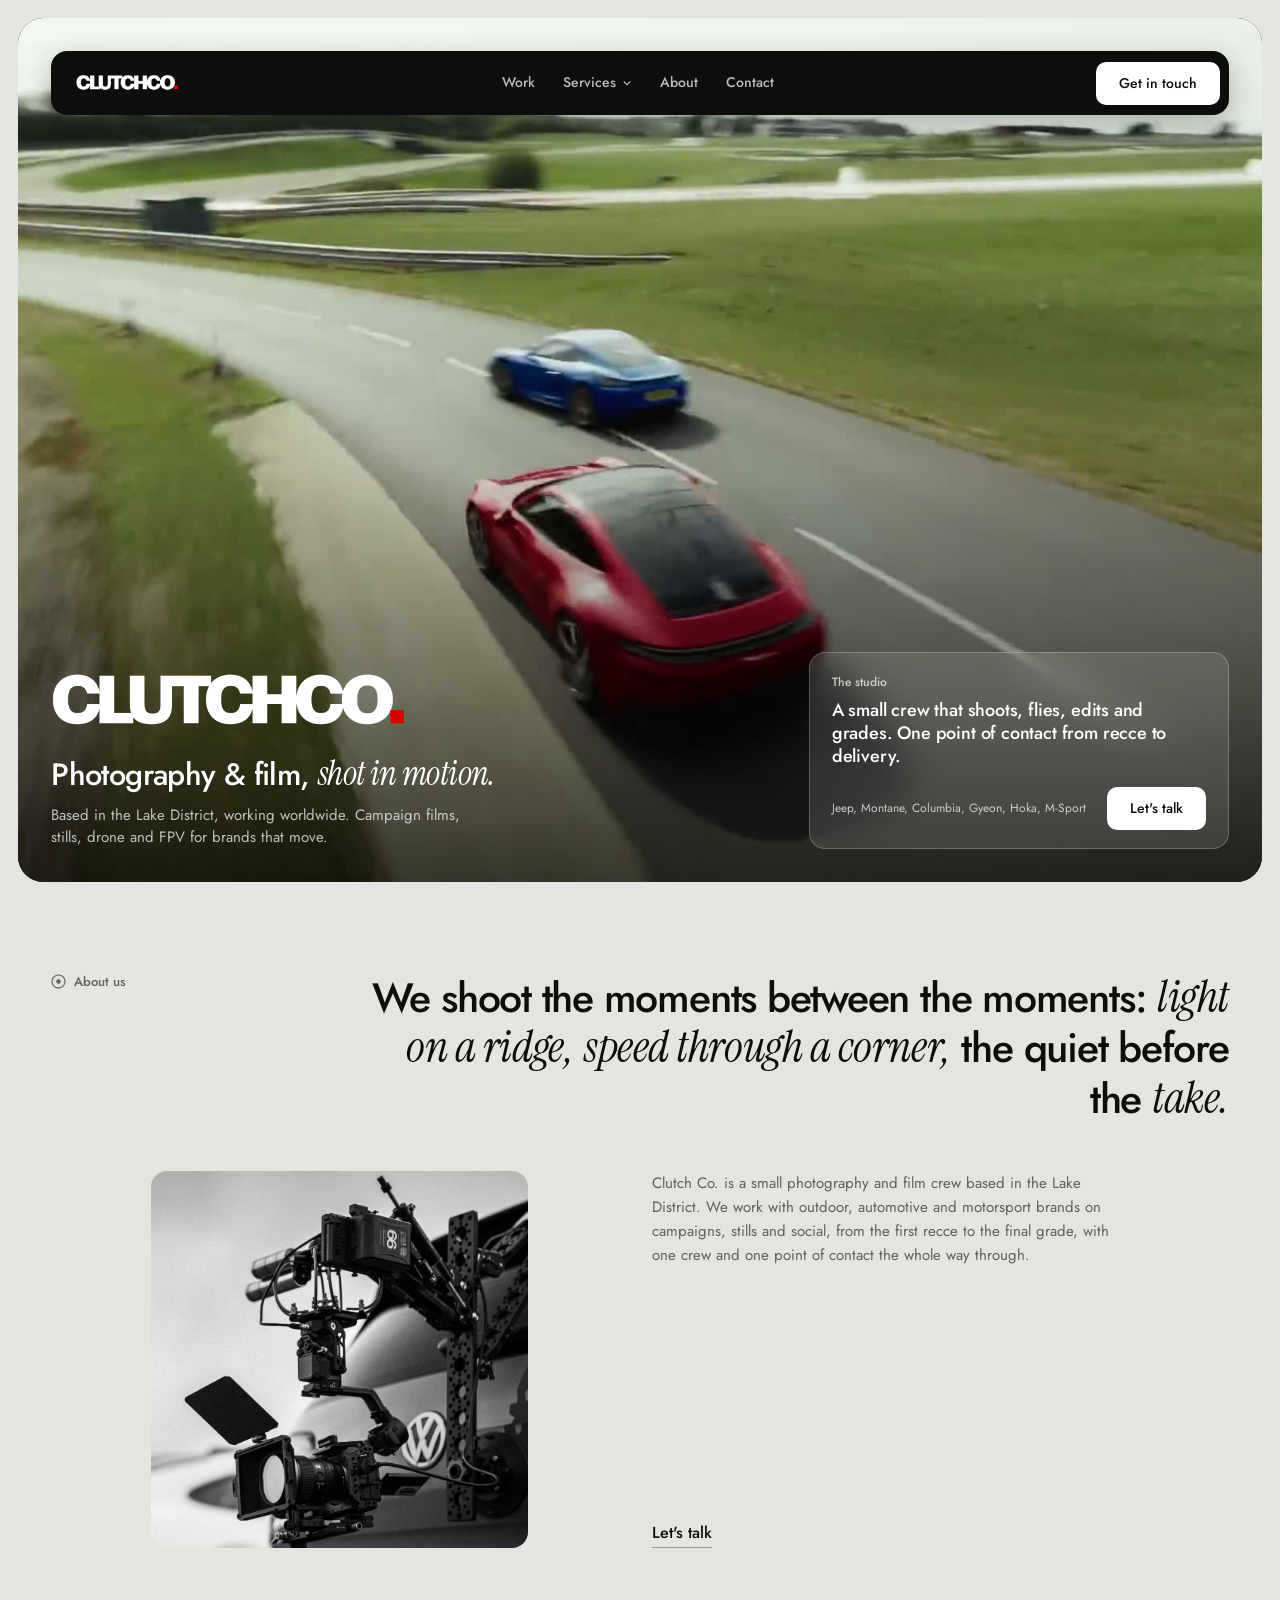
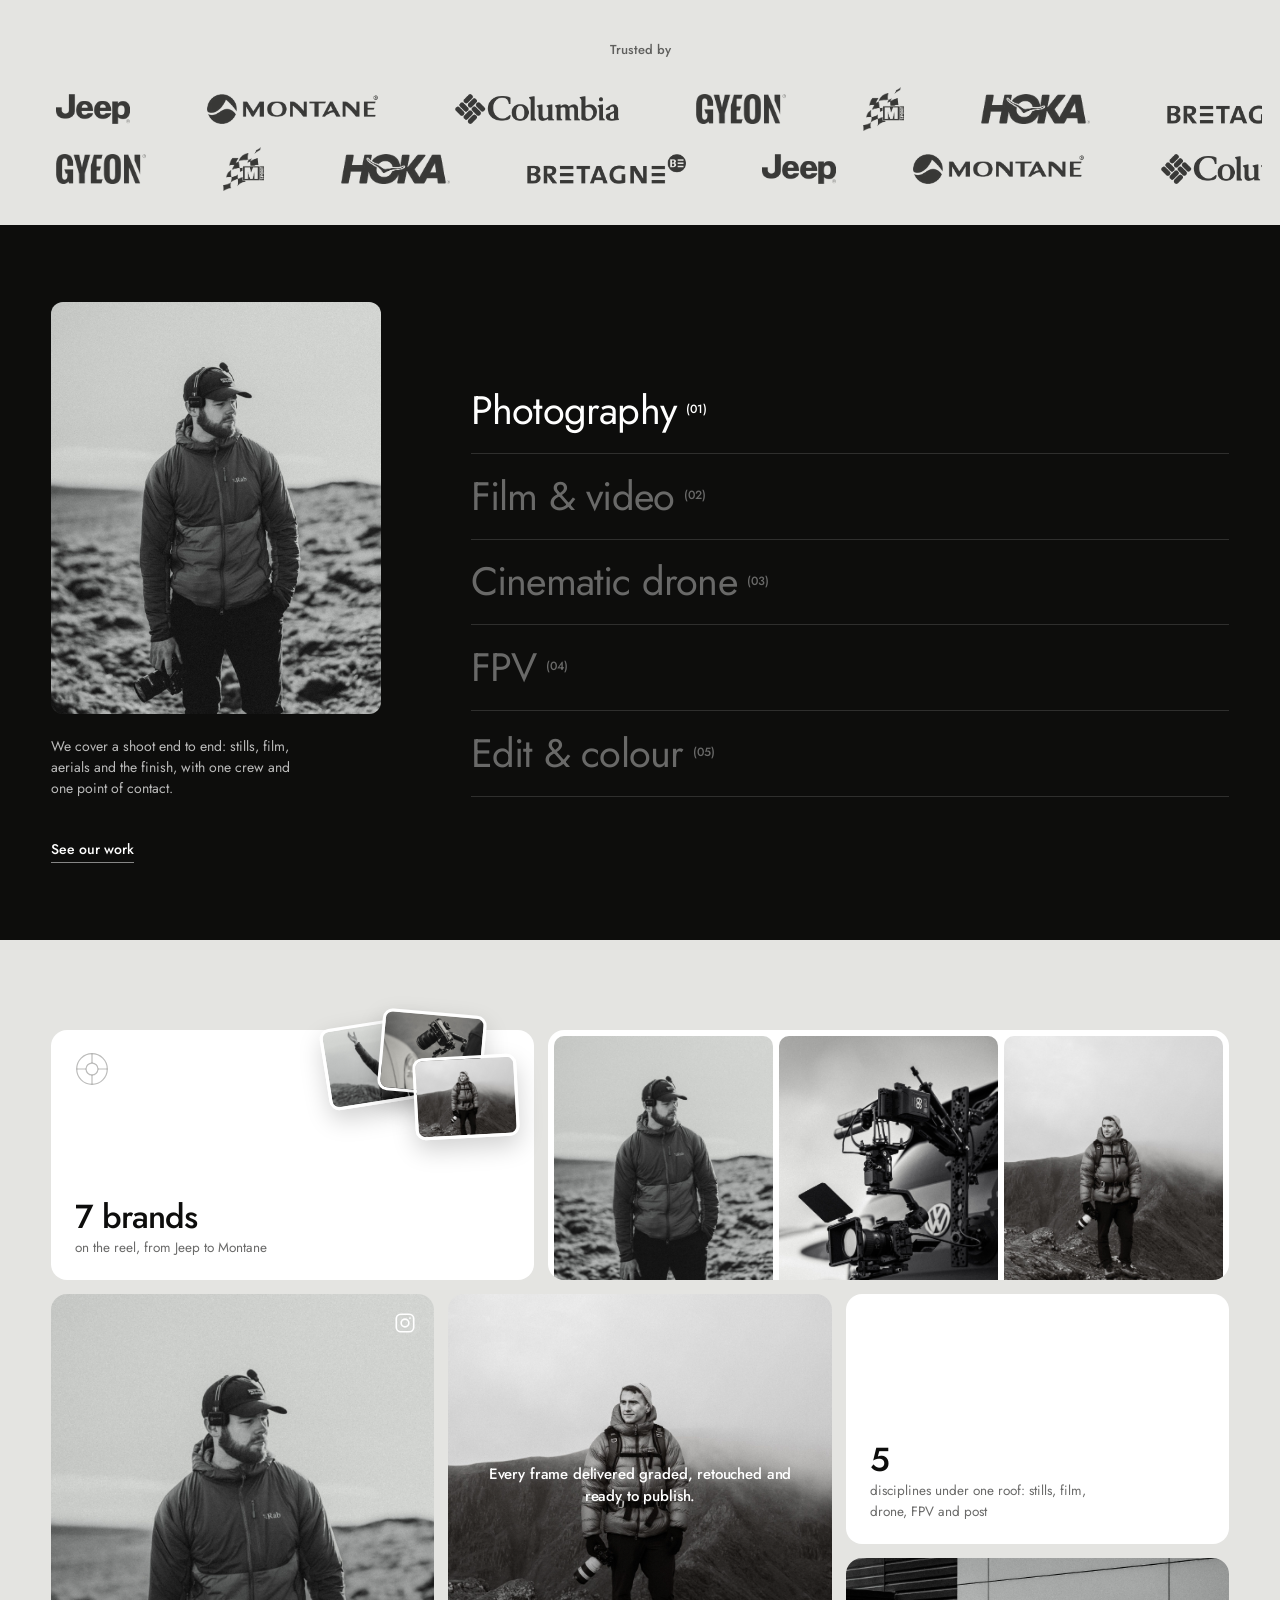
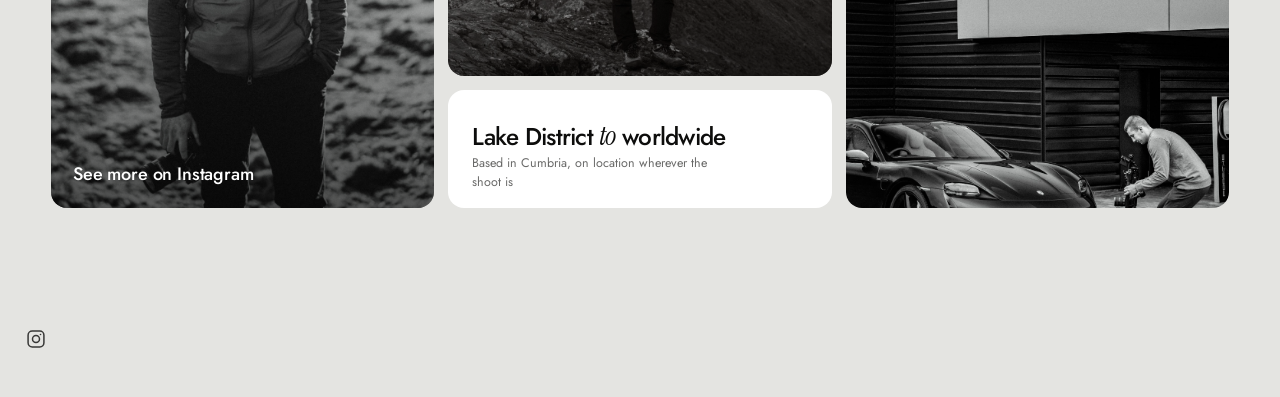
==== commit cf601ce7: "About statement, bento grid, and a steadier Services dropdown About section above the Trusted by row" ====
--- a/index.html
+++ b/index.html
@@ -44,16 +44,23 @@
         <div class="mega" id="mega-services">
           <div class="mega-inner">
           <ul class="mega-list">
-            <li><a href="#services" data-service-jump="photography"><strong>Photography</strong><span>Campaign stills, product and lifestyle, on location</span></a></li>
-            <li><a href="#services" data-service-jump="film"><strong>Film &amp; video</strong><span>Brand films and social cuts, shot and finished in-house</span></a></li>
-            <li><a href="#services" data-service-jump="drone"><strong>Cinematic drone</strong><span>Licensed aerial crews for landscapes and vehicles</span></a></li>
-            <li><a href="#services" data-service-jump="fpv"><strong>FPV</strong><span>Fast, close, through-the-action flying</span></a></li>
-            <li><a href="#services" data-service-jump="post"><strong>Edit &amp; colour</strong><span>Cut, grade and deliver, from our footage or yours</span></a></li>
+            <li><a href="#services" data-service-jump="photography"><strong>Photography</strong><span>Campaign stills, product and lifestyle, on location</span><i class="mega-arrow" aria-hidden="true"></i></a></li>
+            <li><a href="#services" data-service-jump="film"><strong>Film &amp; video</strong><span>Brand films and social cuts, shot and finished in-house</span><i class="mega-arrow" aria-hidden="true"></i></a></li>
+            <li><a href="#services" data-service-jump="drone"><strong>Cinematic drone</strong><span>Licensed aerial crews for landscapes and vehicles</span><i class="mega-arrow" aria-hidden="true"></i></a></li>
+            <li><a href="#services" data-service-jump="fpv"><strong>FPV</strong><span>Fast, close, through-the-action flying</span><i class="mega-arrow" aria-hidden="true"></i></a></li>
+            <li><a href="#services" data-service-jump="post"><strong>Edit &amp; colour</strong><span>Cut, grade and deliver, from our footage or yours</span><i class="mega-arrow" aria-hidden="true"></i></a></li>
           </ul>
           <a class="mega-card" href="#services">
-            <strong>All services</strong>
-            <span>One crew covering stills, film, aerials and post, from recce to delivery.</span>
-            <img src="assets/img/contact/contact-gyeon-glass.jpg" alt="" width="2000" height="2500" loading="lazy">
+            <strong class="mega-card-title">All services</strong>
+            <span class="mega-card-text">One crew covering stills, film, aerials and post, from recce to delivery.</span>
+            <span class="mega-figure" aria-hidden="true">
+              <img src="assets/img/contact/contact-gyeon-glass.jpg" alt="" data-for="all" class="is-active" loading="lazy">
+              <img src="assets/img/contact/contact-bike-jump.jpg" alt="" data-for="photography" loading="lazy">
+              <img src="assets/img/contact/contact-u-colour.jpg" alt="" data-for="film" loading="lazy">
+              <img src="assets/img/contact/contact-dsc08700.jpg" alt="" data-for="drone" loading="lazy">
+              <img src="assets/img/home-hero-poster.jpg" alt="" data-for="fpv" loading="lazy">
+              <img src="assets/img/contact/contact-sutsu-black.jpg" alt="" data-for="post" loading="lazy">
+            </span>
           </a>
           </div>
         </div>
@@ -86,6 +93,18 @@
             <a class="btn btn-light" href="#contact">Let's talk</a>
           </div>
         </aside>
+      </div>
+    </section>
+
+    <section class="about" id="about" aria-labelledby="about-title">
+      <p class="about-label"><svg viewBox="0 0 16 16" aria-hidden="true"><circle cx="8" cy="8" r="7" fill="none" stroke="currentColor" stroke-width="1.2"/><circle cx="8" cy="8" r="2.4" fill="currentColor"/></svg>About us</p>
+      <h2 id="about-title" class="about-title">We shoot the moments between the moments: <em>light on a ridge,</em> <em>speed through a corner,</em> the quiet before the <em>take.</em></h2>
+      <div class="about-figure">
+        <img src="assets/img/contact/contact-gyeon-glass.jpg" alt="Cinema camera rig mounted to the bonnet of a car" width="2000" height="2500" loading="lazy">
+      </div>
+      <div class="about-body">
+        <p>Clutch Co. is a small photography and film crew based in the Lake District. We work with outdoor, automotive and motorsport brands on campaigns, stills and social, from the first recce to the final grade, with one crew and one point of contact the whole way through.</p>
+        <a class="about-link" href="#contact">Let's talk</a>
       </div>
     </section>
 
@@ -153,6 +172,55 @@
       </div>
     </section>
 
+    <section class="bento" id="studio" aria-labelledby="bento-title">
+      <h2 id="bento-title" class="sr-only">The studio in numbers</h2>
+
+      <div class="b-tile b-stat b-stat-brands">
+        <svg class="b-mark" viewBox="0 0 40 40" aria-hidden="true"><circle cx="20" cy="20" r="18" fill="none" stroke="currentColor" stroke-width="1.4"/><circle cx="20" cy="20" r="7" fill="none" stroke="currentColor" stroke-width="1.4"/><path d="M20 2v11M20 27v11M2 20h11M27 20h11" stroke="currentColor" stroke-width="1.4"/></svg>
+        <div class="b-collage" aria-hidden="true">
+          <img src="assets/img/contact/contact-dsc08700.jpg" alt="" loading="lazy">
+          <img src="assets/img/contact/contact-u-colour.jpg" alt="" loading="lazy">
+          <img src="assets/img/contact/contact-sutsu-black.jpg" alt="" loading="lazy">
+        </div>
+        <p class="b-num">7 brands</p>
+        <p class="b-label">on the reel, from Jeep to Montane</p>
+      </div>
+
+      <div class="b-tile b-mosaic" aria-label="Recent frames">
+        <img src="assets/img/contact/contact-bike-jump.jpg" alt="Photographer on a rocky shoreline" loading="lazy">
+        <img src="assets/img/contact/contact-gyeon-glass.jpg" alt="Camera rig on a car bonnet" loading="lazy">
+        <img src="assets/img/contact/contact-sutsu-black.jpg" alt="Photographer on a mountain ridge" loading="lazy">
+        <img src="assets/img/contact/contact-dsc8537.jpg" alt="Sports car outside a modern building" loading="lazy">
+        <img src="assets/img/home-hero-poster.jpg" alt="Two cars on a test track" loading="lazy">
+        <img src="assets/img/contact/contact-u-colour.jpg" alt="Hand-held camera low to a car" loading="lazy">
+      </div>
+
+      <a class="b-tile b-insta" href="https://www.instagram.com/clutchco.pro/?hl=en-gb" target="_blank" rel="noopener">
+        <img src="assets/img/contact/contact-bike-jump.jpg" alt="" loading="lazy">
+        <svg class="b-ig" viewBox="0 0 24 24" fill="none" stroke="currentColor" stroke-width="1.8" aria-hidden="true"><rect x="2.5" y="2.5" width="19" height="19" rx="5"/><circle cx="12" cy="12" r="4.2"/><circle cx="17.4" cy="6.6" r="1" fill="currentColor" stroke="none"/></svg>
+        <span class="b-caption">See more on Instagram</span>
+      </a>
+
+      <div class="b-tile b-photo b-photo-caption">
+        <img src="assets/img/contact/contact-sutsu-black.jpg" alt="" loading="lazy">
+        <p class="b-caption b-caption-centre">Every frame delivered graded, retouched and ready to publish.</p>
+      </div>
+
+      <div class="b-tile b-stat b-stat-disciplines">
+        <p class="b-num">5</p>
+        <p class="b-label">disciplines under one roof: stills, film, drone, FPV and post</p>
+      </div>
+
+      <div class="b-tile b-stat b-stat-where">
+        <p class="b-num b-num-small">Lake District <em>to</em> worldwide</p>
+        <p class="b-label">Based in Cumbria, on location wherever the shoot is</p>
+      </div>
+
+      <div class="b-tile b-photo b-photo-car">
+        <img src="assets/img/contact/contact-dsc8537.jpg" alt="Photographer crouched beside a sports car" loading="lazy">
+      </div>
+    </section>
+
   </main>
 
   <footer class="site-footer">
--- a/assets/css/site.css
+++ b/assets/css/site.css
@@ -140,7 +140,7 @@
 .bar-nav { display: flex; align-items: center; gap: 28px; margin: 0 auto; }
 .bar-nav a {
   font-size: 14px; font-weight: 500; color: var(--white-soft);
-  padding: 6px 0; border-bottom: 1px solid transparent;
+  padding: 12px 0; border-bottom: 1px solid transparent;
   transition: color 200ms var(--ease), border-color 200ms var(--ease);
 }
 .bar-nav a:hover { color: var(--white); border-bottom-color: rgba(255, 255, 255, 0.5); }
@@ -169,14 +169,22 @@
 .hero-bar.mega-open .mega { grid-template-rows: 1fr; }
 .hero-bar.mega-open .mega-inner { opacity: 1; transform: none; transition-delay: 80ms; }
 
-.mega-list { list-style: none; margin: 0; padding: 0; display: grid; gap: 4px; align-content: start; }
+.mega-list { list-style: none; margin: 0; padding: 0; display: grid; gap: 2px; align-content: start; }
 .mega-list a {
-  display: block; padding: 12px 14px; border-radius: 10px;
+  position: relative; display: block; padding: 12px 40px 12px 14px; border-radius: 10px;
   transition: background 180ms var(--ease);
 }
-.mega-list a:hover, .mega-list a:focus-visible { background: rgba(255, 255, 255, 0.08); }
-.mega-list strong { display: block; font-size: 17px; font-weight: 500; letter-spacing: -0.01em; color: var(--white); }
-.mega-list span { display: block; font-size: 13.5px; color: var(--white-soft); margin-top: 2px; }
+.mega-list a:hover, .mega-list a:focus-visible, .mega-list li.is-active a { background: rgba(255, 255, 255, 0.09); }
+.mega-list strong { display: block; font-size: 17px; font-weight: 500; letter-spacing: -0.01em; color: var(--white-soft); transition: color 180ms var(--ease); }
+.mega-list a:hover strong, .mega-list a:focus-visible strong, .mega-list li.is-active strong { color: var(--white); }
+.mega-list span { display: block; font-size: 13.5px; color: rgba(255, 255, 255, 0.5); margin-top: 2px; }
+.mega-arrow {
+  position: absolute; right: 16px; top: 50%; width: 10px; height: 10px;
+  border-top: 1.5px solid var(--white); border-right: 1.5px solid var(--white);
+  transform: translate(-6px, -50%) rotate(45deg); opacity: 0;
+  transition: transform 220ms var(--ease), opacity 180ms var(--ease);
+}
+.mega-list a:hover .mega-arrow, .mega-list a:focus-visible .mega-arrow { transform: translate(0, -50%) rotate(45deg); opacity: 1; }
 
 .mega-card {
   display: flex; flex-direction: column; gap: 6px;
@@ -185,9 +193,11 @@
   transition: background 180ms var(--ease);
 }
 .mega-card:hover { background: rgba(255, 255, 255, 0.11); }
-.mega-card strong { font-size: 19px; font-weight: 500; letter-spacing: -0.01em; }
-.mega-card span { font-size: 13.5px; color: var(--white-soft); margin-bottom: 14px; }
-.mega-card img { margin-top: auto; width: 100%; aspect-ratio: 4 / 3; object-fit: cover; border-radius: 8px; }
+.mega-card-title { font-size: 19px; font-weight: 500; letter-spacing: -0.01em; }
+.mega-card-text { font-size: 13.5px; color: var(--white-soft); margin-bottom: 14px; min-height: 2.6em; }
+.mega-figure { position: relative; display: block; margin-top: auto; width: 100%; aspect-ratio: 4 / 3; border-radius: 8px; overflow: hidden; background: #1a1a19; }
+.mega-figure img { position: absolute; inset: 0; width: 100%; height: 100%; object-fit: cover; opacity: 0; transition: opacity 320ms var(--ease); }
+.mega-figure img.is-active { opacity: 1; }
 
 @media (max-width: 760px) {
   .mega { display: none; }
@@ -292,6 +302,50 @@
   .hero-card-row .btn { width: 100%; }
 }
 
+/* ---------- About: label, big statement, photo and paragraph ---------- */
+
+.about {
+  width: calc(min(100% - 2 * var(--frame), var(--max)) - 2 * var(--pad));
+  margin: clamp(56px, 7vw, 96px) auto clamp(40px, 5vw, 64px);
+  display: grid; grid-template-columns: repeat(12, minmax(0, 1fr));
+  gap: 28px 24px; align-items: start;
+}
+.about-label {
+  grid-column: 1 / 4; margin: 0; display: inline-flex; align-items: center; gap: 8px;
+  font-size: 13px; font-weight: 500; color: var(--ink-soft);
+}
+.about-label svg { width: 15px; height: 15px; }
+.about-title {
+  grid-column: 4 / 13; margin: 0; text-align: right;
+  font-size: clamp(26px, 3.2vw, 46px); font-weight: 500; letter-spacing: -0.03em; line-height: 1.12;
+}
+.about-title em { font-family: var(--serif); font-style: italic; font-weight: 400; font-size: 1.1em; letter-spacing: -0.01em; }
+.about-figure { grid-column: 2 / 6; margin: 20px 0 0; border-radius: var(--radius-box); overflow: hidden; aspect-ratio: 1 / 1; }
+.about-figure img { width: 100%; height: 100%; object-fit: cover; }
+.about-body {
+  grid-column: 7 / 12; margin-top: 20px; align-self: stretch;
+  display: flex; flex-direction: column; justify-content: space-between; gap: 32px;
+}
+.about-body p { margin: 0; font-size: 15px; line-height: 1.6; color: var(--ink-soft); max-width: 52ch; }
+.about-link {
+  align-self: flex-start; font-size: 16px; font-weight: 500;
+  border-bottom: 1px solid rgba(13, 13, 12, 0.35); padding-bottom: 2px;
+  transition: border-color 200ms var(--ease);
+}
+.about-link:hover { border-bottom-color: var(--ink); }
+
+@media (max-width: 900px) {
+  .about { gap: 18px 16px; }
+  .about-label { grid-column: 1 / 13; }
+  .about-title { grid-column: 1 / 13; text-align: left; }
+  .about-figure { grid-column: 1 / 7; margin-top: 8px; }
+  .about-body { grid-column: 7 / 13; margin-top: 8px; gap: 20px; }
+}
+@media (max-width: 600px) {
+  .about-figure { grid-column: 1 / 13; aspect-ratio: 4 / 3; }
+  .about-body { grid-column: 1 / 13; margin-top: 0; }
+}
+
 /* ---------- Trusted by: two logo rows, one drifting each way ---------- */
 
 .trusted {
@@ -381,6 +435,81 @@
   .services-list a { font-size: clamp(24px, 7vw, 32px); padding: 14px 0; }
 }
 
+/* ---------- Bento: stats and photos in one grid ---------- */
+
+.bento {
+  width: calc(min(100% - 2 * var(--frame), var(--max)) - 2 * var(--pad));
+  margin: clamp(56px, 7vw, 96px) auto;
+  display: grid;
+  grid-template-columns: repeat(12, minmax(0, 1fr));
+  grid-auto-rows: 118px;
+  gap: 14px;
+}
+.b-tile {
+  position: relative; border-radius: var(--radius-box); overflow: hidden;
+  background: var(--white); color: var(--ink);
+}
+.b-stat { padding: 22px 24px; display: flex; flex-direction: column; justify-content: flex-end; }
+.b-num { margin: 0 0 4px; font-size: clamp(28px, 2.6vw, 38px); font-weight: 500; letter-spacing: -0.03em; line-height: 1.05; }
+.b-num-small { font-size: clamp(22px, 1.9vw, 28px); }
+.b-num em { font-family: var(--serif); font-style: italic; font-weight: 400; font-size: 1.1em; }
+.b-label { margin: 0; font-size: 13.5px; color: var(--ink-soft); max-width: 30ch; }
+.b-mark { position: absolute; top: 22px; left: 24px; width: 34px; height: 34px; color: rgba(13, 13, 12, 0.28); }
+
+.b-stat-brands { grid-column: 1 / 6; grid-row: 1 / 3; overflow: visible; }
+.b-collage { position: absolute; top: -18px; right: 20px; width: 190px; height: 130px; }
+.b-collage img {
+  position: absolute; width: 104px; height: 82px; object-fit: cover; border-radius: 10px;
+  border: 3px solid var(--white); box-shadow: 0 10px 24px rgba(0, 0, 0, 0.18);
+}
+.b-collage img:nth-child(1) { left: 0; top: 10px; transform: rotate(-9deg); }
+.b-collage img:nth-child(2) { left: 56px; top: 0; transform: rotate(5deg); z-index: 1; }
+.b-collage img:nth-child(3) { left: 90px; top: 44px; transform: rotate(-3deg); z-index: 2; }
+
+.b-mosaic {
+  grid-column: 6 / 13; grid-row: 1 / 3;
+  display: grid; grid-template-columns: repeat(3, 1fr); grid-template-rows: 1fr 1fr; gap: 6px;
+  padding: 6px; background: var(--white);
+}
+.b-mosaic img { width: 100%; height: 100%; object-fit: cover; border-radius: 10px; }
+
+.b-insta { grid-column: 1 / 5; grid-row: 3 / 7; display: block; color: var(--white); }
+.b-insta img, .b-photo img { width: 100%; height: 100%; object-fit: cover; }
+.b-insta::after, .b-photo-caption::after {
+  content: ""; position: absolute; inset: 0;
+  background: linear-gradient(to top, rgba(0, 0, 0, 0.55), rgba(0, 0, 0, 0) 55%);
+}
+.b-insta img { transition: transform 600ms var(--ease); }
+.b-insta:hover img { transform: scale(1.03); }
+.b-ig { position: absolute; top: 18px; right: 18px; width: 22px; height: 22px; z-index: 1; }
+.b-caption {
+  position: absolute; left: 22px; right: 22px; bottom: 20px; z-index: 1; margin: 0;
+  font-size: 18px; font-weight: 500; letter-spacing: -0.01em; color: var(--white);
+}
+.b-caption-centre { text-align: center; font-size: 15px; bottom: auto; top: 50%; transform: translateY(-50%); }
+
+.b-photo-caption { grid-column: 5 / 9; grid-row: 3 / 6; }
+.b-stat-disciplines { grid-column: 9 / 13; grid-row: 3 / 5; }
+.b-stat-where { grid-column: 5 / 9; grid-row: 6 / 7; padding-top: 16px; padding-bottom: 16px; }
+.b-stat-where .b-label { font-size: 12.5px; }
+.b-photo-car { grid-column: 9 / 13; grid-row: 5 / 7; }
+
+@media (max-width: 900px) {
+  .bento { grid-template-columns: repeat(6, minmax(0, 1fr)); grid-auto-rows: 96px; gap: 10px; }
+  .b-stat-brands { grid-column: 1 / 7; grid-row: 1 / 3; }
+  .b-collage { width: 150px; height: 100px; right: 12px; top: -10px; }
+  .b-collage img { width: 84px; height: 66px; }
+  .b-collage img:nth-child(2) { left: 44px; } .b-collage img:nth-child(3) { left: 70px; top: 34px; }
+  .b-mosaic { grid-column: 1 / 7; grid-row: 3 / 5; }
+  .b-insta { grid-column: 1 / 4; grid-row: 5 / 9; }
+  .b-stat-disciplines { grid-column: 4 / 7; grid-row: 5 / 7; }
+  .b-photo-car { grid-column: 4 / 7; grid-row: 7 / 9; }
+  .b-photo-caption { grid-column: 1 / 7; grid-row: 9 / 11; }
+  .b-stat-where { grid-column: 1 / 7; grid-row: 11 / 12; }
+  .b-stat { padding: 16px 18px; }
+  .b-caption { font-size: 15px; left: 16px; right: 16px; bottom: 14px; }
+}
+
 /* ---------- Footer ---------- */
 
 .site-footer {
@@ -400,5 +529,5 @@
   .reel-track { animation: none; flex-wrap: wrap; width: auto; justify-content: center; row-gap: 16px; }
   .reel-item.dup { display: none; }
   .btn, .bar-nav a, .bar-menu, .bar-cta, .bar-meta, .hero-bar, .nav-toggle span,
-  .services-figure img, .services-list a, .mega, .mega-inner, .mega-list a, .mega-card, .bar-nav a.has-menu svg { transition: none; }
-}
+  .b-insta img, .services-figure img, .services-list a, .mega, .mega-inner, .mega-list a, .mega-card, .bar-nav a.has-menu svg { transition: none; }
+}
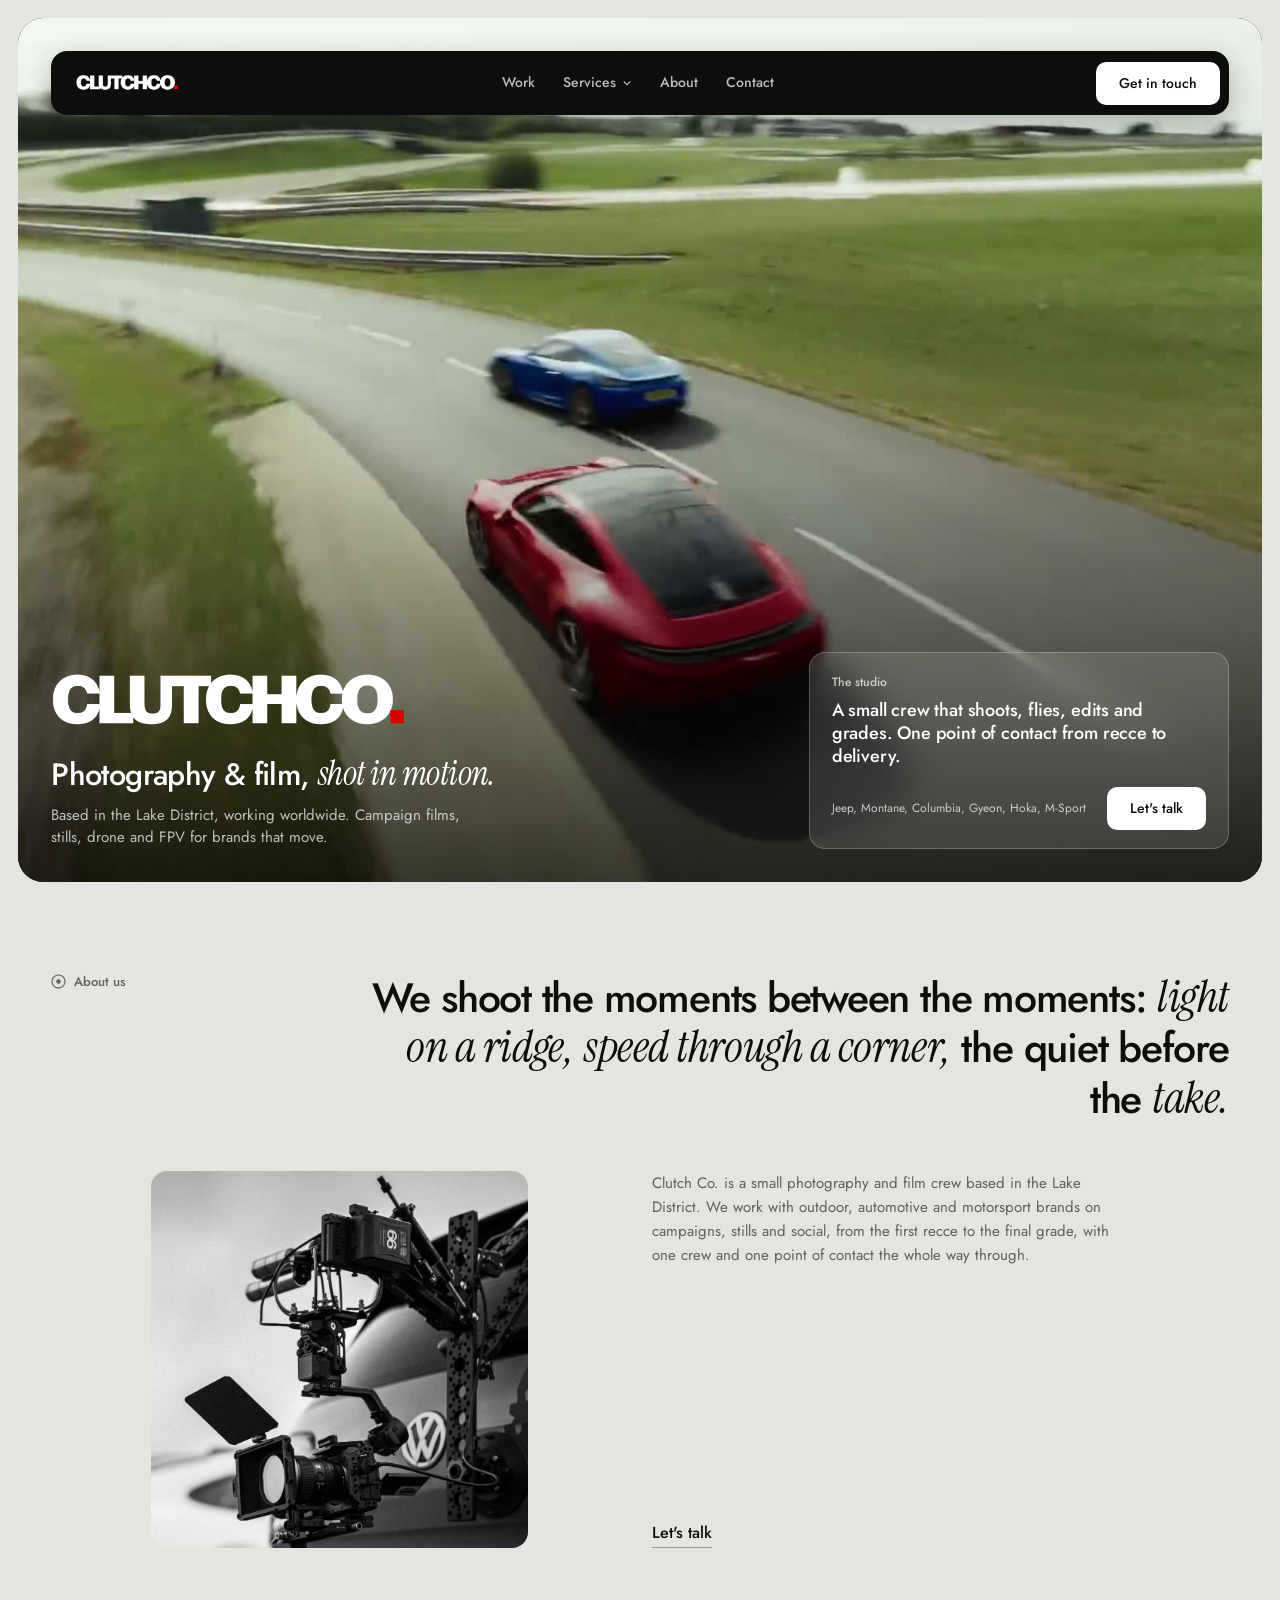
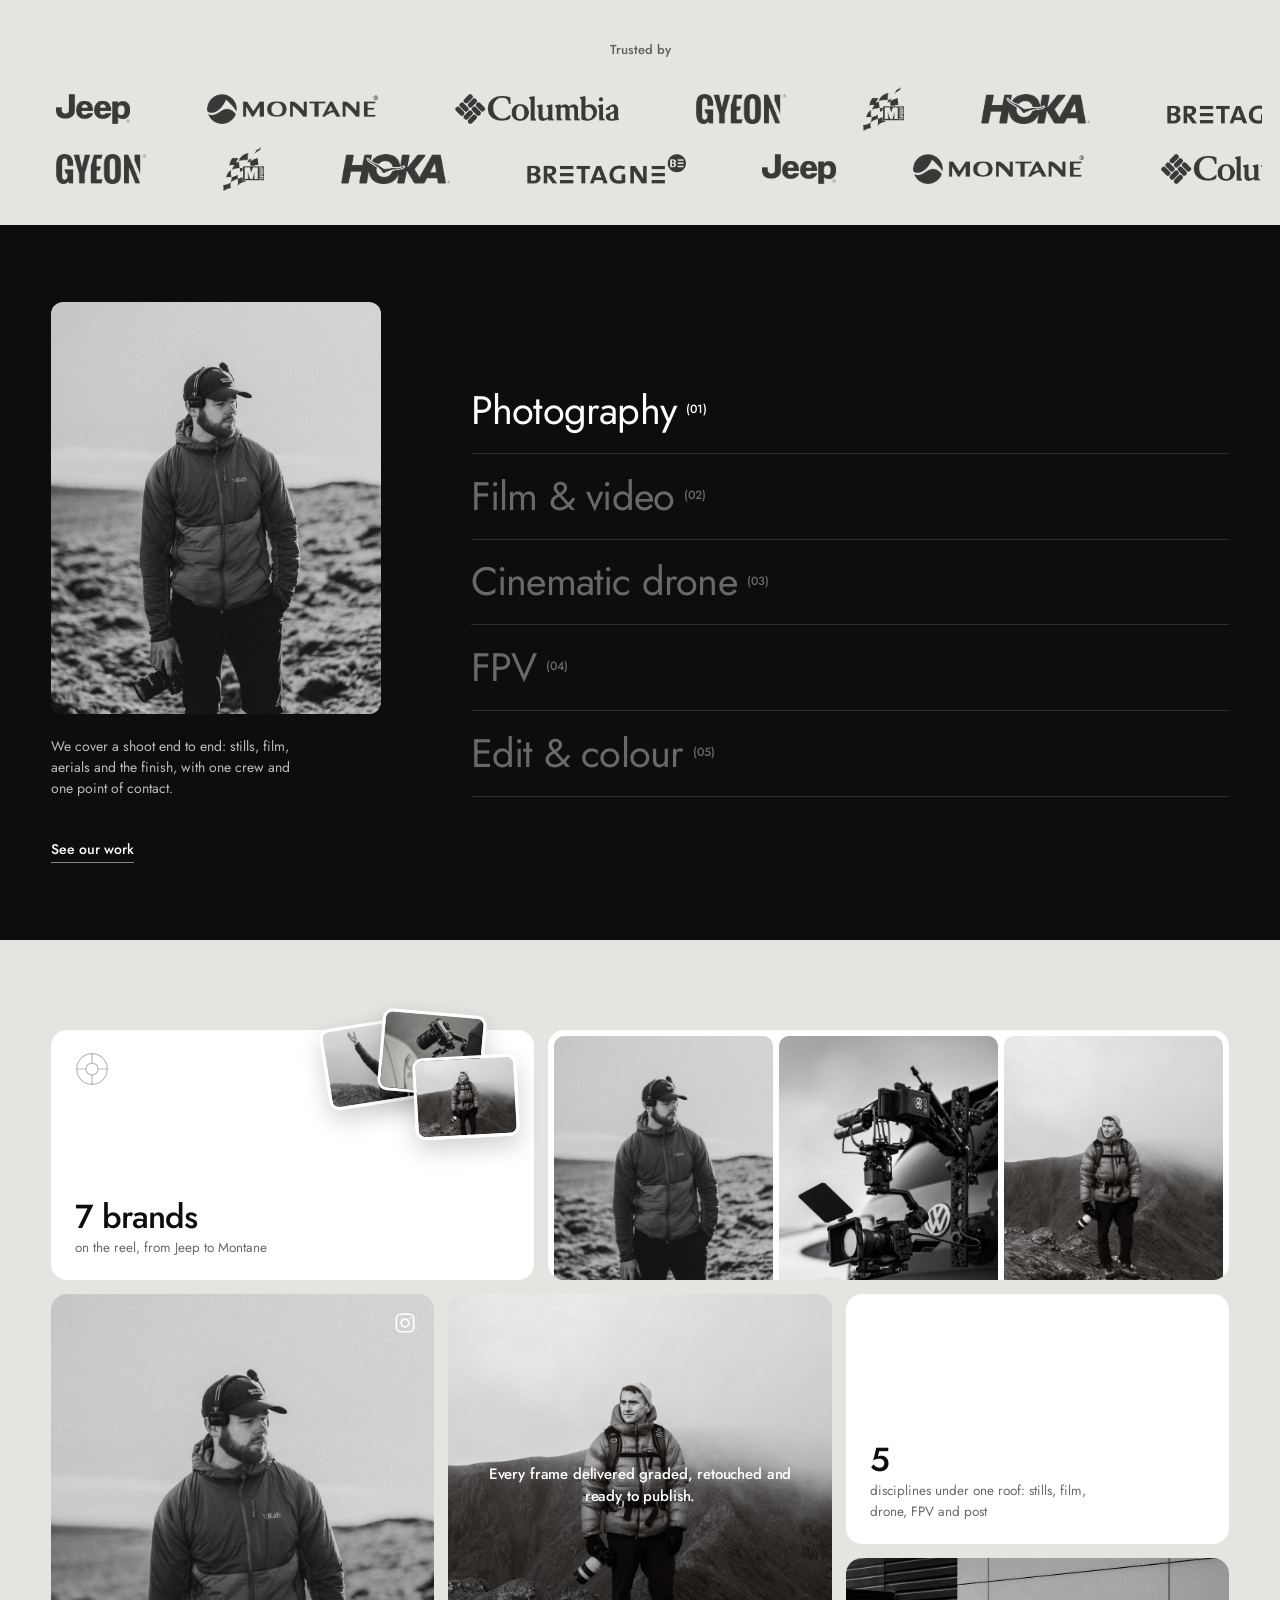
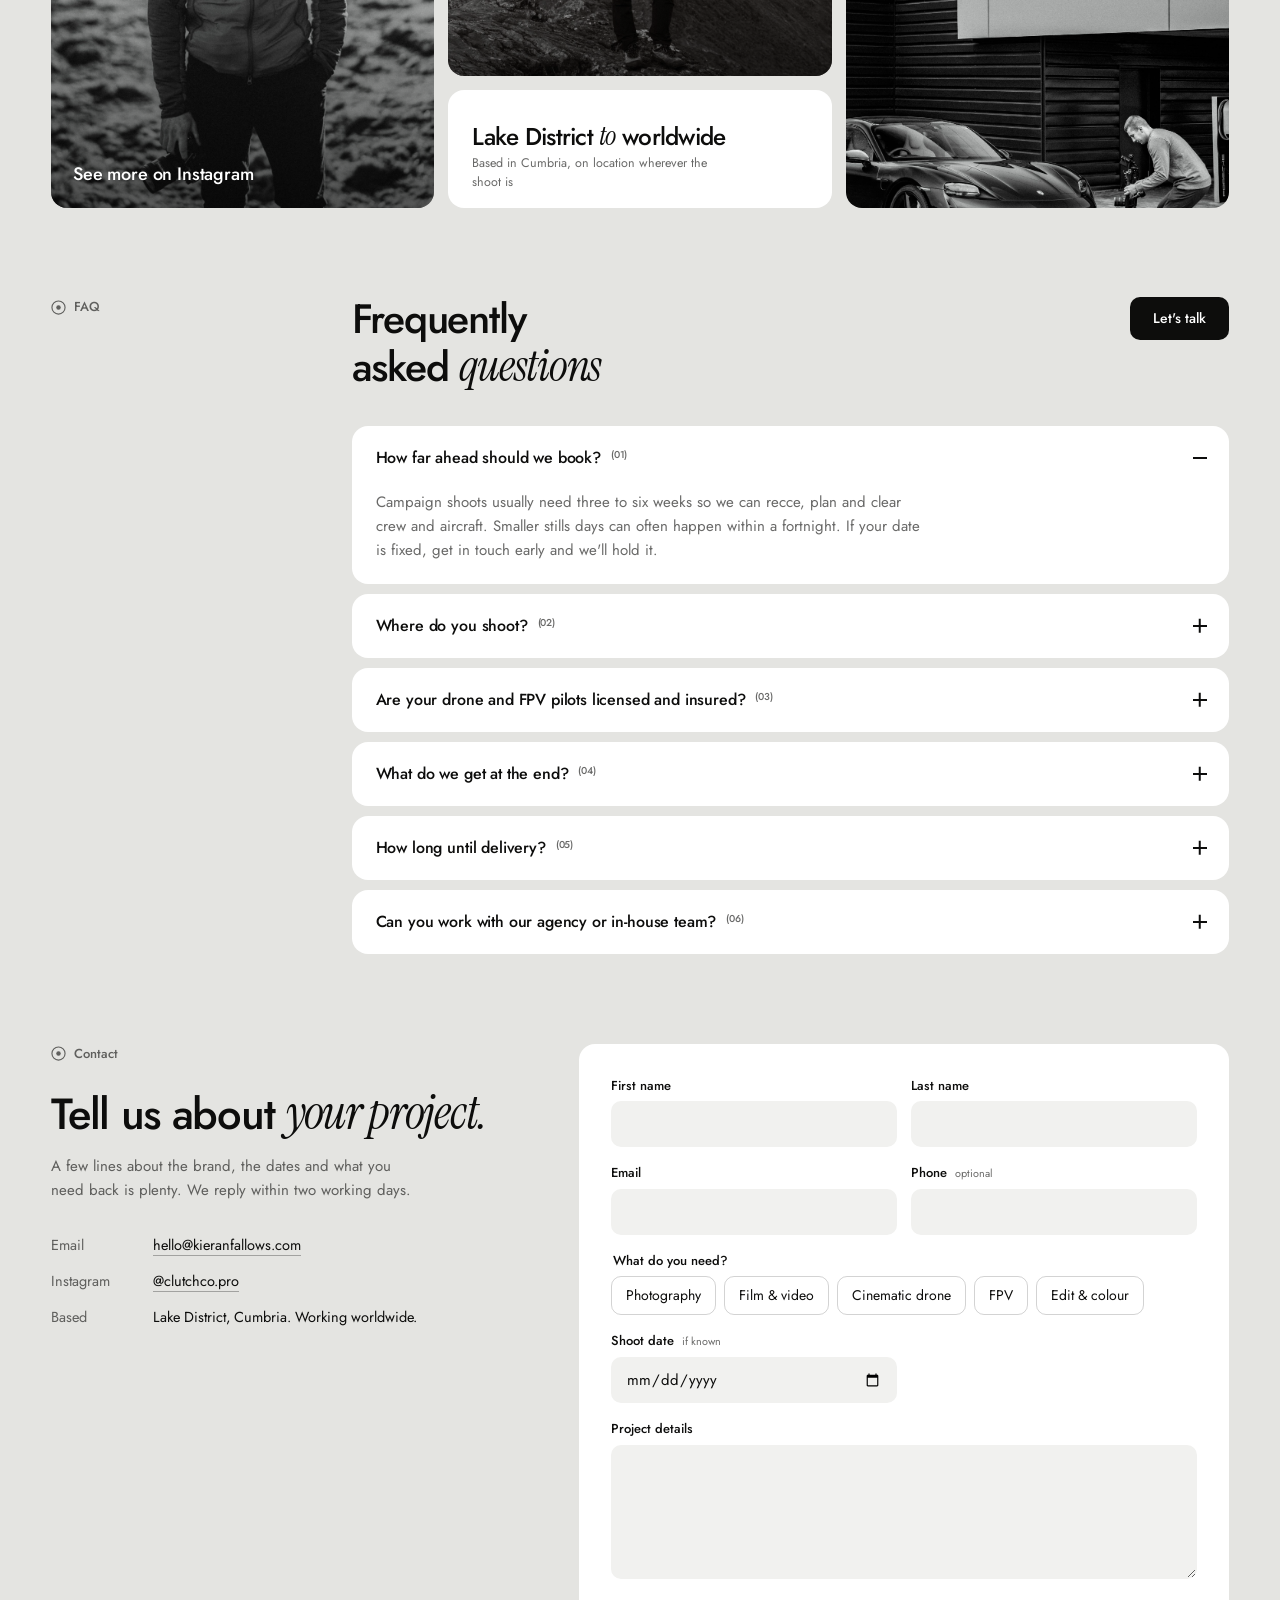
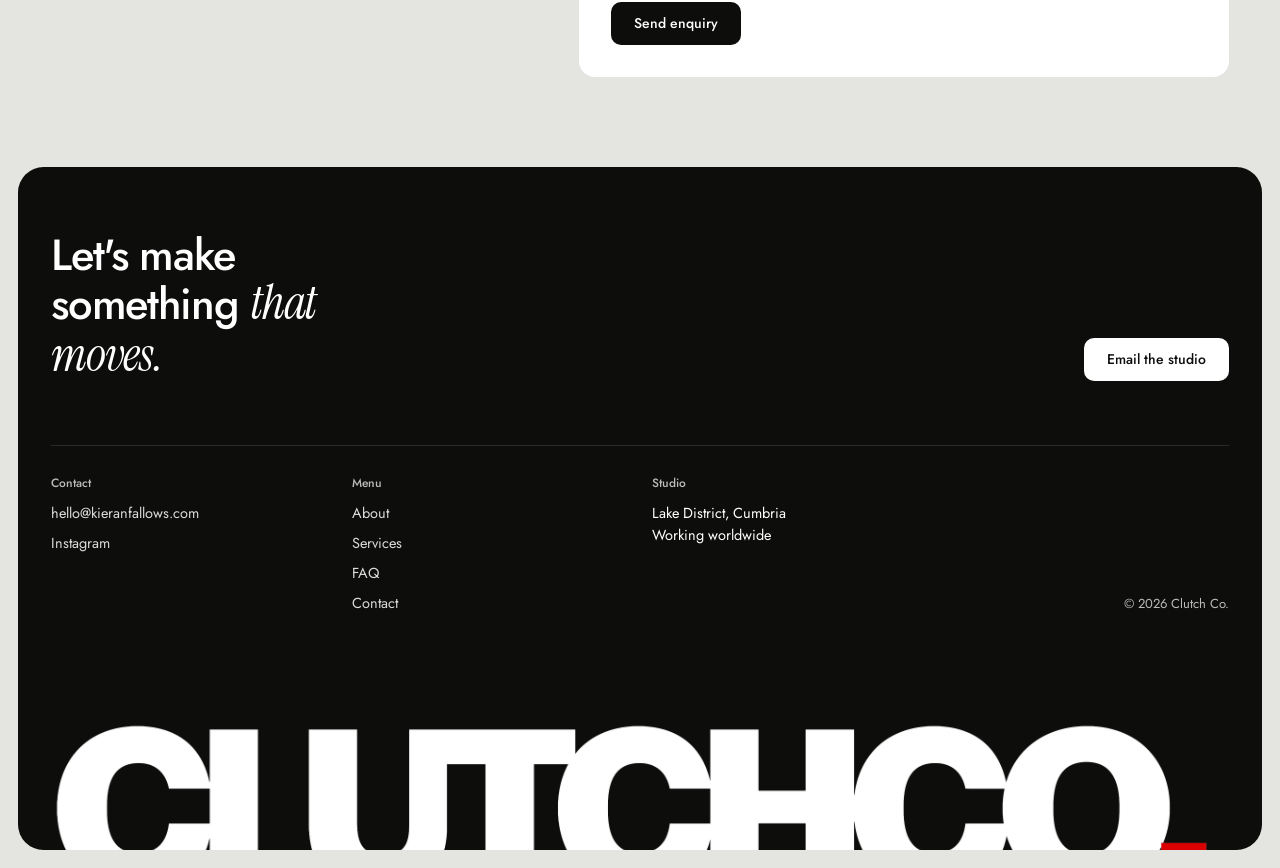
==== commit d7ad0d6a: "FAQ accordion, contact form and footer FAQ in the About section's label-and-heading style with six a" ====
--- a/index.html
+++ b/index.html
@@ -221,12 +221,137 @@
       </div>
     </section>
 
+    <section class="faq" id="faq" aria-labelledby="faq-title">
+      <p class="about-label"><svg viewBox="0 0 16 16" aria-hidden="true"><circle cx="8" cy="8" r="7" fill="none" stroke="currentColor" stroke-width="1.2"/><circle cx="8" cy="8" r="2.4" fill="currentColor"/></svg>FAQ</p>
+      <h2 id="faq-title" class="faq-title">Frequently<br>asked <em>questions</em></h2>
+      <a class="btn faq-cta" href="#contact">Let's talk</a>
+      <div class="faq-list">
+        <details class="faq-item" open>
+          <summary><span>How far ahead should we book?</span><small>(01)</small><i aria-hidden="true"></i></summary>
+          <div class="faq-body"><p>Campaign shoots usually need three to six weeks so we can recce, plan and clear crew and aircraft. Smaller stills days can often happen within a fortnight. If your date is fixed, get in touch early and we'll hold it.</p></div>
+        </details>
+        <details class="faq-item">
+          <summary><span>Where do you shoot?</span><small>(02)</small><i aria-hidden="true"></i></summary>
+          <div class="faq-body"><p>We're based in the Lake District and work across the UK and abroad. Travel and accommodation are quoted up front, so there are no surprises on the invoice.</p></div>
+        </details>
+        <details class="faq-item">
+          <summary><span>Are your drone and FPV pilots licensed and insured?</span><small>(03)</small><i aria-hidden="true"></i></summary>
+          <div class="faq-body"><p>Yes. Our pilots fly with current CAA authorisation and we carry public liability cover. For FPV and complex locations we plan the flight and any permissions before the day. Ask and we'll send current certificates.</p></div>
+        </details>
+        <details class="faq-item">
+          <summary><span>What do we get at the end?</span><small>(04)</small><i aria-hidden="true"></i></summary>
+          <div class="faq-body"><p>Graded stills and finished film cuts in the formats you need: campaign, web and social crops. Edit and colour are done in-house, so one team sees the job through.</p></div>
+        </details>
+        <details class="faq-item">
+          <summary><span>How long until delivery?</span><small>(05)</small><i aria-hidden="true"></i></summary>
+          <div class="faq-body"><p>Stills are typically with you within two weeks of the shoot. Films depend on the edit, usually three to four weeks. Tight deadlines are possible if we know early.</p></div>
+        </details>
+        <details class="faq-item">
+          <summary><span>Can you work with our agency or in-house team?</span><small>(06)</small><i aria-hidden="true"></i></summary>
+          <div class="faq-body"><p>Happily. We slot in alongside creative teams, directors and existing briefs, or run the whole production ourselves. Either way you get one point of contact.</p></div>
+        </details>
+      </div>
+    </section>
+
+    <section class="contact" id="contact" aria-labelledby="contact-title">
+      <div class="contact-intro">
+        <p class="about-label"><svg viewBox="0 0 16 16" aria-hidden="true"><circle cx="8" cy="8" r="7" fill="none" stroke="currentColor" stroke-width="1.2"/><circle cx="8" cy="8" r="2.4" fill="currentColor"/></svg>Contact</p>
+        <h2 id="contact-title" class="contact-title">Tell us about <em>your project.</em></h2>
+        <p class="contact-copy">A few lines about the brand, the dates and what you need back is plenty. We reply within two working days.</p>
+        <dl class="contact-details">
+          <div><dt>Email</dt><dd><a href="mailto:hello@kieranfallows.com">hello@kieranfallows.com</a></dd></div>
+          <div><dt>Instagram</dt><dd><a href="https://www.instagram.com/clutchco.pro/?hl=en-gb" target="_blank" rel="noopener">@clutchco.pro</a></dd></div>
+          <div><dt>Based</dt><dd>Lake District, Cumbria. Working worldwide.</dd></div>
+        </dl>
+      </div>
+
+      <!-- Set action to your form endpoint (e.g. https://formspree.io/f/xxxx). See README. -->
+      <form class="contact-form" data-form action="REPLACE_WITH_FORM_ENDPOINT" method="post" novalidate>
+        <input type="hidden" name="_subject" value="Clutch Co enquiry">
+        <div class="form-row">
+          <label class="field form-group">
+            <span class="field-label">First name</span>
+            <input type="text" name="first_name" autocomplete="given-name" required>
+            <span class="form-error">Please add your first name.</span>
+          </label>
+          <label class="field form-group">
+            <span class="field-label">Last name</span>
+            <input type="text" name="last_name" autocomplete="family-name" required>
+            <span class="form-error">Please add your last name.</span>
+          </label>
+        </div>
+        <div class="form-row">
+          <label class="field form-group">
+            <span class="field-label">Email</span>
+            <input type="email" name="email" autocomplete="email" inputmode="email" required>
+            <span class="form-error">Please enter a valid email address.</span>
+          </label>
+          <label class="field form-group">
+            <span class="field-label">Phone <small>optional</small></span>
+            <input type="tel" name="phone" autocomplete="tel" inputmode="tel">
+          </label>
+        </div>
+        <fieldset class="form-group">
+          <legend class="field-label">What do you need?</legend>
+          <div class="chips">
+            <label class="chip"><input type="checkbox" name="services" value="Photography" required><span>Photography</span></label>
+            <label class="chip"><input type="checkbox" name="services" value="Film &amp; video"><span>Film &amp; video</span></label>
+            <label class="chip"><input type="checkbox" name="services" value="Cinematic drone"><span>Cinematic drone</span></label>
+            <label class="chip"><input type="checkbox" name="services" value="FPV"><span>FPV</span></label>
+            <label class="chip"><input type="checkbox" name="services" value="Edit &amp; colour"><span>Edit &amp; colour</span></label>
+          </div>
+          <span class="form-error">Pick at least one.</span>
+        </fieldset>
+        <div class="form-row">
+          <label class="field form-group">
+            <span class="field-label">Shoot date <small>if known</small></span>
+            <input type="date" name="start_date">
+          </label>
+        </div>
+        <label class="field form-group">
+          <span class="field-label">Project details</span>
+          <textarea name="details" rows="5" required></textarea>
+          <span class="form-error">Tell us a little about the project.</span>
+        </label>
+        <label class="hp" aria-hidden="true">Leave this empty <input type="text" name="_gotcha" tabindex="-1" autocomplete="off"></label>
+        <div class="form-actions">
+          <button class="btn" type="submit">Send enquiry</button>
+          <p class="form-status" role="status" aria-live="polite"></p>
+        </div>
+      </form>
+    </section>
+
   </main>
 
-  <footer class="site-footer">
-    <a href="https://www.instagram.com/clutchco.pro/?hl=en-gb" target="_blank" rel="noopener" aria-label="Clutch Co. on Instagram">
-      <svg viewBox="0 0 24 24" fill="none" stroke="currentColor" stroke-width="1.8" aria-hidden="true"><rect x="2.5" y="2.5" width="19" height="19" rx="5"/><circle cx="12" cy="12" r="4.2"/><circle cx="17.4" cy="6.6" r="1" fill="currentColor" stroke="none"/></svg>
-    </a>
+  <footer class="footer" id="footer">
+    <div class="footer-top">
+      <h2 class="footer-title">Let's make something <em>that moves.</em></h2>
+      <a class="btn btn-light" href="mailto:hello@kieranfallows.com?bcc=jakevideo%40outlook.com&amp;subject=Clutch%20Co%20Enquiry">Email the studio</a>
+    </div>
+    <div class="footer-grid">
+      <div>
+        <h3>Contact</h3>
+        <a href="mailto:hello@kieranfallows.com">hello@kieranfallows.com</a>
+        <a href="https://www.instagram.com/clutchco.pro/?hl=en-gb" target="_blank" rel="noopener">Instagram</a>
+      </div>
+      <div>
+        <h3>Menu</h3>
+        <a href="#about">About</a>
+        <a href="#services">Services</a>
+        <a href="#faq">FAQ</a>
+        <a href="#contact">Contact</a>
+      </div>
+      <div>
+        <h3>Studio</h3>
+        <p>Lake District, Cumbria<br>Working worldwide</p>
+      </div>
+      <div class="footer-legal">
+        <p>&copy; 2026 Clutch Co.</p>
+      </div>
+    </div>
+    <div class="footer-mark" aria-hidden="true">
+      <img src="assets/img/logo-white.webp" alt="" width="2500" height="484">
+    </div>
   </footer>
   <script src="assets/js/site.js" defer></script>
 </body>
--- a/assets/css/site.css
+++ b/assets/css/site.css
@@ -158,14 +158,15 @@
 }
 .mega-inner {
   min-height: 0; overflow: hidden;
-  display: grid; grid-template-columns: minmax(0, 1fr) 300px; gap: 28px;
-  align-items: start;
+  display: grid; grid-template-columns: minmax(0, 620px) 300px; gap: 0 28px;
+  justify-content: space-between; align-items: start;
   opacity: 0; transform: translateY(-6px);
   transition: opacity 220ms var(--ease), transform 300ms var(--ease);
 }
-.mega-inner > * { margin-top: 18px; margin-bottom: 14px; }
-.mega-inner > .mega-list { margin-left: -14px; }
-.mega-inner > .mega-card { margin-right: 10px; }
+/* a hairline splits the nav row from the panel; both columns start 18px below it */
+.mega-inner::before { content: ""; grid-column: 1 / -1; height: 1px; margin: 6px 0 0; background: rgba(255, 255, 255, 0.1); }
+.mega-inner > .mega-list { margin: 18px 0 14px -14px; }
+.mega-inner > .mega-card { margin: 18px 10px 14px 0; }
 .hero-bar.mega-open .mega { grid-template-rows: 1fr; }
 .hero-bar.mega-open .mega-inner { opacity: 1; transform: none; transition-delay: 80ms; }
 
@@ -510,17 +511,145 @@
   .b-caption { font-size: 15px; left: 16px; right: 16px; bottom: 14px; }
 }
 
-/* ---------- Footer ---------- */
-
-.site-footer {
+/* ---------- FAQ: same label/heading treatment as About, accordion rows ---------- */
+
+.faq {
+  width: calc(min(100% - 2 * var(--frame), var(--max)) - 2 * var(--pad));
+  margin: 0 auto clamp(56px, 7vw, 96px);
+  display: grid; grid-template-columns: repeat(12, minmax(0, 1fr));
+  gap: 28px 24px; align-items: start;
+}
+.faq .about-label { grid-column: 1 / 4; }
+.faq-title {
+  grid-column: 4 / 10; margin: 0;
+  font-size: clamp(26px, 3.2vw, 46px); font-weight: 500; letter-spacing: -0.03em; line-height: 1.08;
+}
+.faq-title em { font-family: var(--serif); font-style: italic; font-weight: 400; font-size: 1.1em; }
+.faq-cta { grid-column: 10 / 13; justify-self: end; }
+.faq-list { grid-column: 4 / 13; display: grid; gap: 10px; margin-top: 8px; }
+
+.faq-item { background: var(--white); border-radius: var(--radius-box); }
+.faq-item summary {
+  list-style: none; cursor: pointer;
+  display: flex; align-items: baseline; gap: 10px;
+  padding: 20px 56px 20px 24px; position: relative;
+  font-size: 16px; font-weight: 500; letter-spacing: -0.01em;
+}
+.faq-item summary::-webkit-details-marker { display: none; }
+.faq-item summary small { font-size: 10px; color: var(--ink-soft); position: relative; top: -0.5em; }
+.faq-item summary i {
+  position: absolute; right: 22px; top: 50%; width: 14px; height: 14px; transform: translateY(-50%);
+}
+.faq-item summary i::before, .faq-item summary i::after {
+  content: ""; position: absolute; background: var(--ink); left: 0; top: 6px; width: 14px; height: 1.5px;
+  transition: transform 240ms var(--ease);
+}
+.faq-item summary i::after { transform: rotate(90deg); }
+.faq-item[open] summary i::after { transform: rotate(0); }
+.faq-body { padding: 0 24px 22px; }
+.faq-body p { margin: 0; font-size: 15px; line-height: 1.6; color: var(--ink-soft); max-width: 62ch; }
+
+@media (max-width: 900px) {
+  .faq { gap: 18px 16px; }
+  .faq .about-label { grid-column: 1 / 13; }
+  .faq-title { grid-column: 1 / 9; }
+  .faq-cta { grid-column: 9 / 13; align-self: start; }
+  .faq-list { grid-column: 1 / 13; }
+  .faq-item summary { padding: 16px 48px 16px 18px; font-size: 15px; }
+  .faq-body { padding: 0 18px 18px; }
+}
+
+/* ---------- Contact: intro on the left, form card on the right ---------- */
+
+.contact {
+  width: calc(min(100% - 2 * var(--frame), var(--max)) - 2 * var(--pad));
+  margin: 0 auto clamp(56px, 7vw, 96px);
+  display: grid; grid-template-columns: minmax(0, 5fr) minmax(0, 7fr);
+  gap: 40px clamp(32px, 5vw, 80px); align-items: start;
+}
+.contact-title {
+  margin: 20px 0 16px;
+  font-size: clamp(30px, 3.4vw, 50px); font-weight: 500; letter-spacing: -0.03em; line-height: 1.05;
+}
+.contact-title em { font-family: var(--serif); font-style: italic; font-weight: 400; font-size: 1.1em; }
+.contact-copy { margin: 0 0 32px; font-size: 15px; line-height: 1.6; color: var(--ink-soft); max-width: 40ch; }
+.contact-details { margin: 0; display: grid; gap: 14px; }
+.contact-details div { display: grid; grid-template-columns: 90px 1fr; gap: 12px; font-size: 14.5px; }
+.contact-details dt { color: var(--ink-soft); }
+.contact-details dd { margin: 0; }
+.contact-details a { border-bottom: 1px solid rgba(13, 13, 12, 0.3); transition: border-color 200ms; }
+.contact-details a:hover { border-bottom-color: var(--ink); }
+
+.contact-form { background: var(--white); border-radius: var(--radius-box); padding: clamp(20px, 2.6vw, 32px); }
+.form-row { display: grid; grid-template-columns: 1fr 1fr; gap: 14px; }
+.form-group { display: block; margin-bottom: 16px; }
+fieldset.form-group { border: 0; padding: 0; margin: 0 0 16px; min-width: 0; }
+.field-label { display: block; font-size: 13px; font-weight: 500; margin-bottom: 6px; }
+.field-label small { font-weight: 400; color: var(--ink-soft); margin-left: 4px; }
+.contact-form input[type="text"], .contact-form input[type="email"], .contact-form input[type="tel"],
+.contact-form input[type="date"], .contact-form textarea {
+  width: 100%; min-height: 46px; padding: 10px 14px;
+  background: #f1f1ef; color: var(--ink);
+  border: 1px solid transparent; border-radius: var(--radius-btn);
+  font: inherit; font-size: 15px;
+  transition: border-color 150ms, background 150ms;
+}
+.contact-form textarea { min-height: 130px; resize: vertical; }
+.contact-form input:focus, .contact-form textarea:focus { outline: none; border-color: var(--ink); background: var(--white); }
+.chips { display: flex; flex-wrap: wrap; gap: 8px; }
+.chip { position: relative; }
+.chip input { position: absolute; opacity: 0; width: 1px; height: 1px; }
+.chip span {
+  display: inline-flex; align-items: center; min-height: 38px; padding: 8px 14px;
+  border: 1px solid rgba(13, 13, 12, 0.18); border-radius: var(--radius-btn);
+  font-size: 14px; cursor: pointer; transition: background 160ms, color 160ms, border-color 160ms;
+}
+.chip input:checked + span { background: var(--ink); color: var(--white); border-color: var(--ink); }
+.chip input:focus-visible + span { outline: 2px solid var(--ink); outline-offset: 2px; }
+.form-error { display: none; font-size: 12.5px; color: #b42318; margin-top: 6px; }
+.form-group.invalid .form-error { display: block; }
+.form-group.invalid input, .form-group.invalid textarea { border-color: #b42318; }
+.form-actions { display: flex; align-items: center; gap: 16px; flex-wrap: wrap; margin-top: 6px; }
+.form-status { margin: 0; font-size: 14px; }
+.form-status[data-state="ok"] { color: #1f7a3a; }
+.form-status[data-state="error"] { color: #b42318; }
+.hp { position: absolute; left: -9999px; width: 1px; height: 1px; opacity: 0; }
+
+@media (max-width: 900px) {
+  .contact { grid-template-columns: 1fr; gap: 28px; }
+  .contact-copy { margin-bottom: 20px; }
+}
+@media (max-width: 560px) { .form-row { grid-template-columns: 1fr; gap: 0; } }
+
+/* ---------- Footer: dark panel with the big wordmark ---------- */
+
+.footer {
   width: min(100% - 2 * var(--frame), var(--max));
-  margin: 0 auto;
-  padding: 24px 0 40px;
-  display: flex; align-items: center; justify-content: flex-start; gap: 24px;
-}
-.site-footer a { display: inline-flex; padding: 8px; color: var(--ink); opacity: 0.8; transition: opacity 200ms; }
-.site-footer a:hover { opacity: 1; }
-.site-footer svg { width: 20px; height: 20px; }
+  margin: 0 auto var(--frame);
+  padding: clamp(40px, 5vw, 64px) var(--pad) 0;
+  background: var(--black); color: var(--white);
+  border-radius: var(--radius); overflow: hidden;
+}
+.footer-top { display: flex; align-items: flex-end; justify-content: space-between; gap: 24px; flex-wrap: wrap; }
+.footer-title { margin: 0; font-size: clamp(28px, 3.4vw, 48px); font-weight: 500; letter-spacing: -0.03em; line-height: 1.08; max-width: 14ch; }
+.footer-title em { font-family: var(--serif); font-style: italic; font-weight: 400; font-size: 1.1em; }
+.footer-grid {
+  display: grid; grid-template-columns: repeat(4, minmax(0, 1fr)); gap: 24px;
+  margin-top: clamp(40px, 5vw, 64px); padding-top: 28px; border-top: 1px solid rgba(255, 255, 255, 0.12);
+}
+.footer-grid h3 { margin: 0 0 10px; font-size: 12px; font-weight: 500; color: var(--white-soft); }
+.footer-grid a, .footer-grid p { display: block; margin: 0 0 8px; font-size: 14.5px; color: var(--white); }
+.footer-grid a { opacity: 0.85; transition: opacity 160ms; }
+.footer-grid a:hover { opacity: 1; }
+.footer-legal { align-self: end; text-align: right; }
+.footer-legal p { color: var(--white-soft); font-size: 13px; }
+.footer-mark { margin: clamp(24px, 4vw, 48px) 0 -4%; }
+.footer-mark img { width: 100%; height: auto; transform: translateY(14%); }
+
+@media (max-width: 760px) {
+  .footer-grid { grid-template-columns: 1fr 1fr; }
+  .footer-legal { grid-column: 1 / 3; text-align: left; }
+}
 
 /* ---------- Motion preferences ---------- */
 
@@ -529,5 +658,6 @@
   .reel-track { animation: none; flex-wrap: wrap; width: auto; justify-content: center; row-gap: 16px; }
   .reel-item.dup { display: none; }
   .btn, .bar-nav a, .bar-menu, .bar-cta, .bar-meta, .hero-bar, .nav-toggle span,
+  .faq-item summary i::before, .faq-item summary i::after, .chip span,
   .b-insta img, .services-figure img, .services-list a, .mega, .mega-inner, .mega-list a, .mega-card, .bar-nav a.has-menu svg { transition: none; }
 }
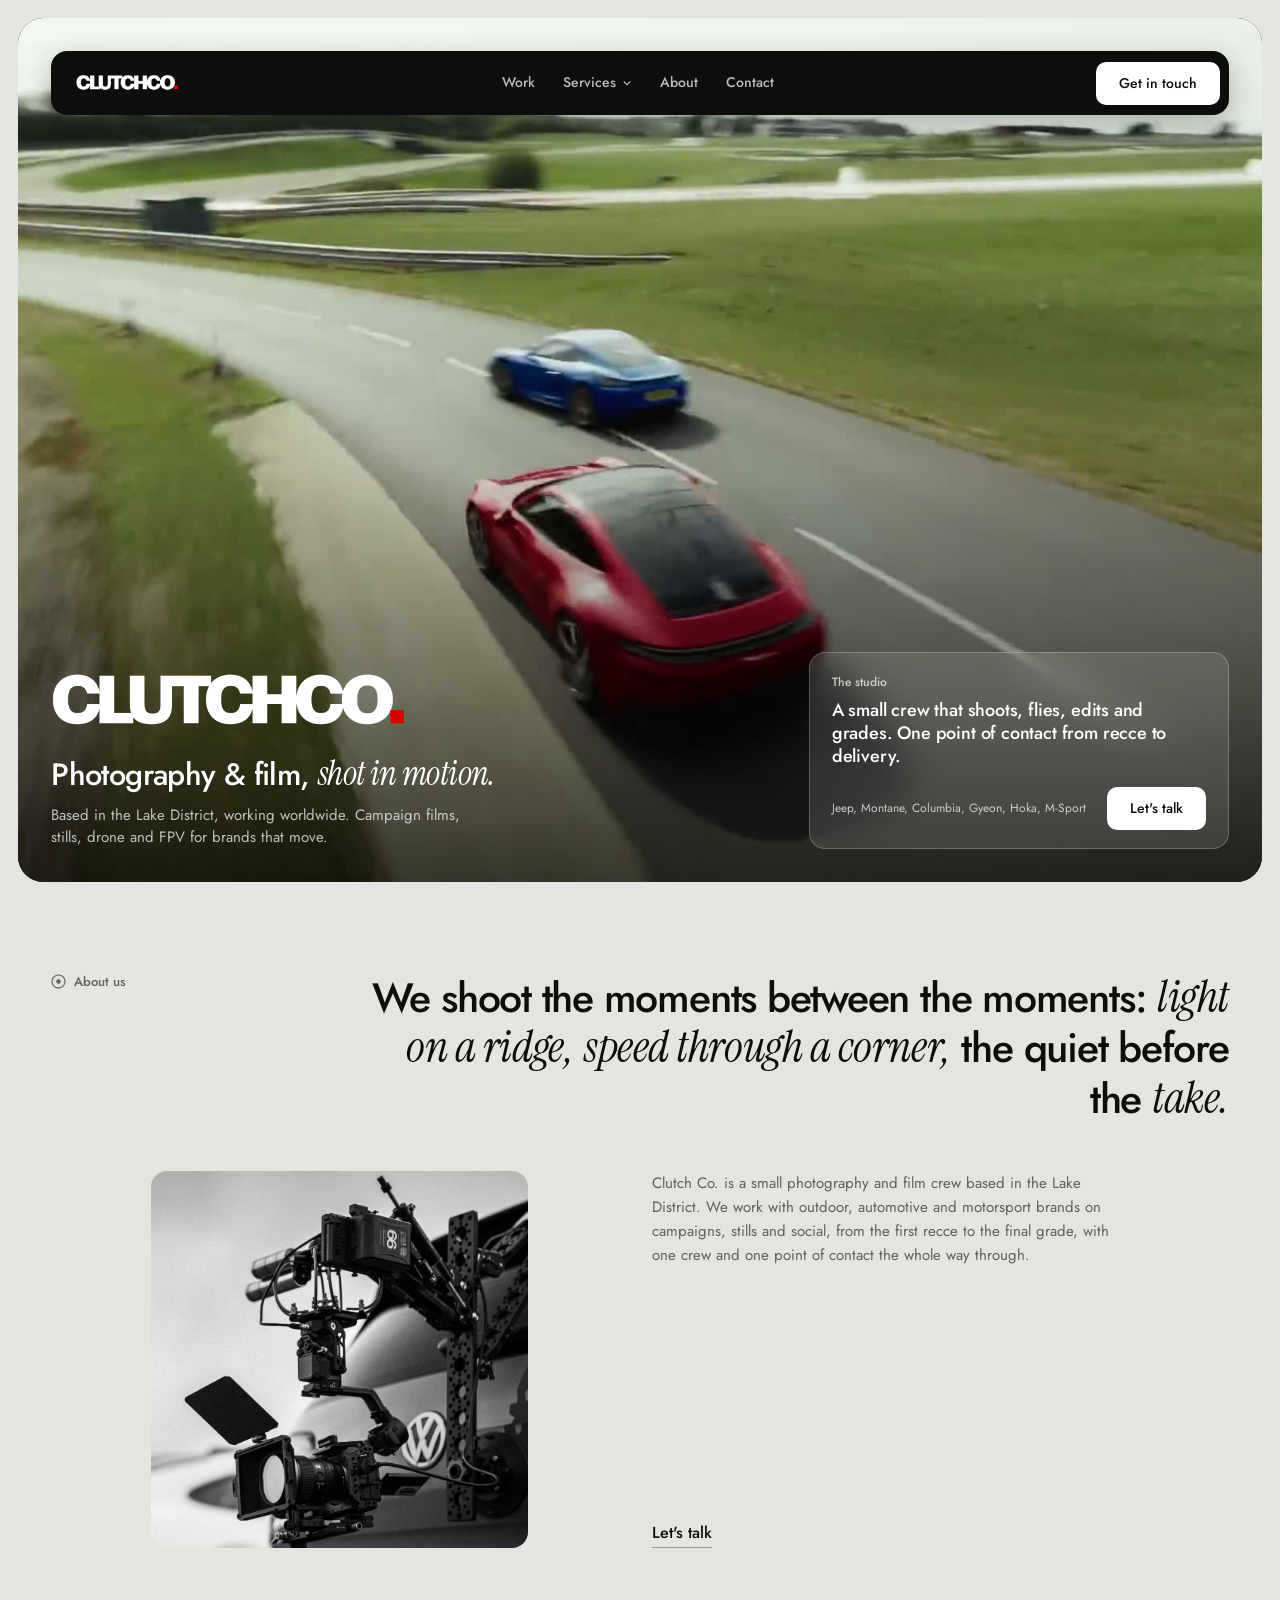
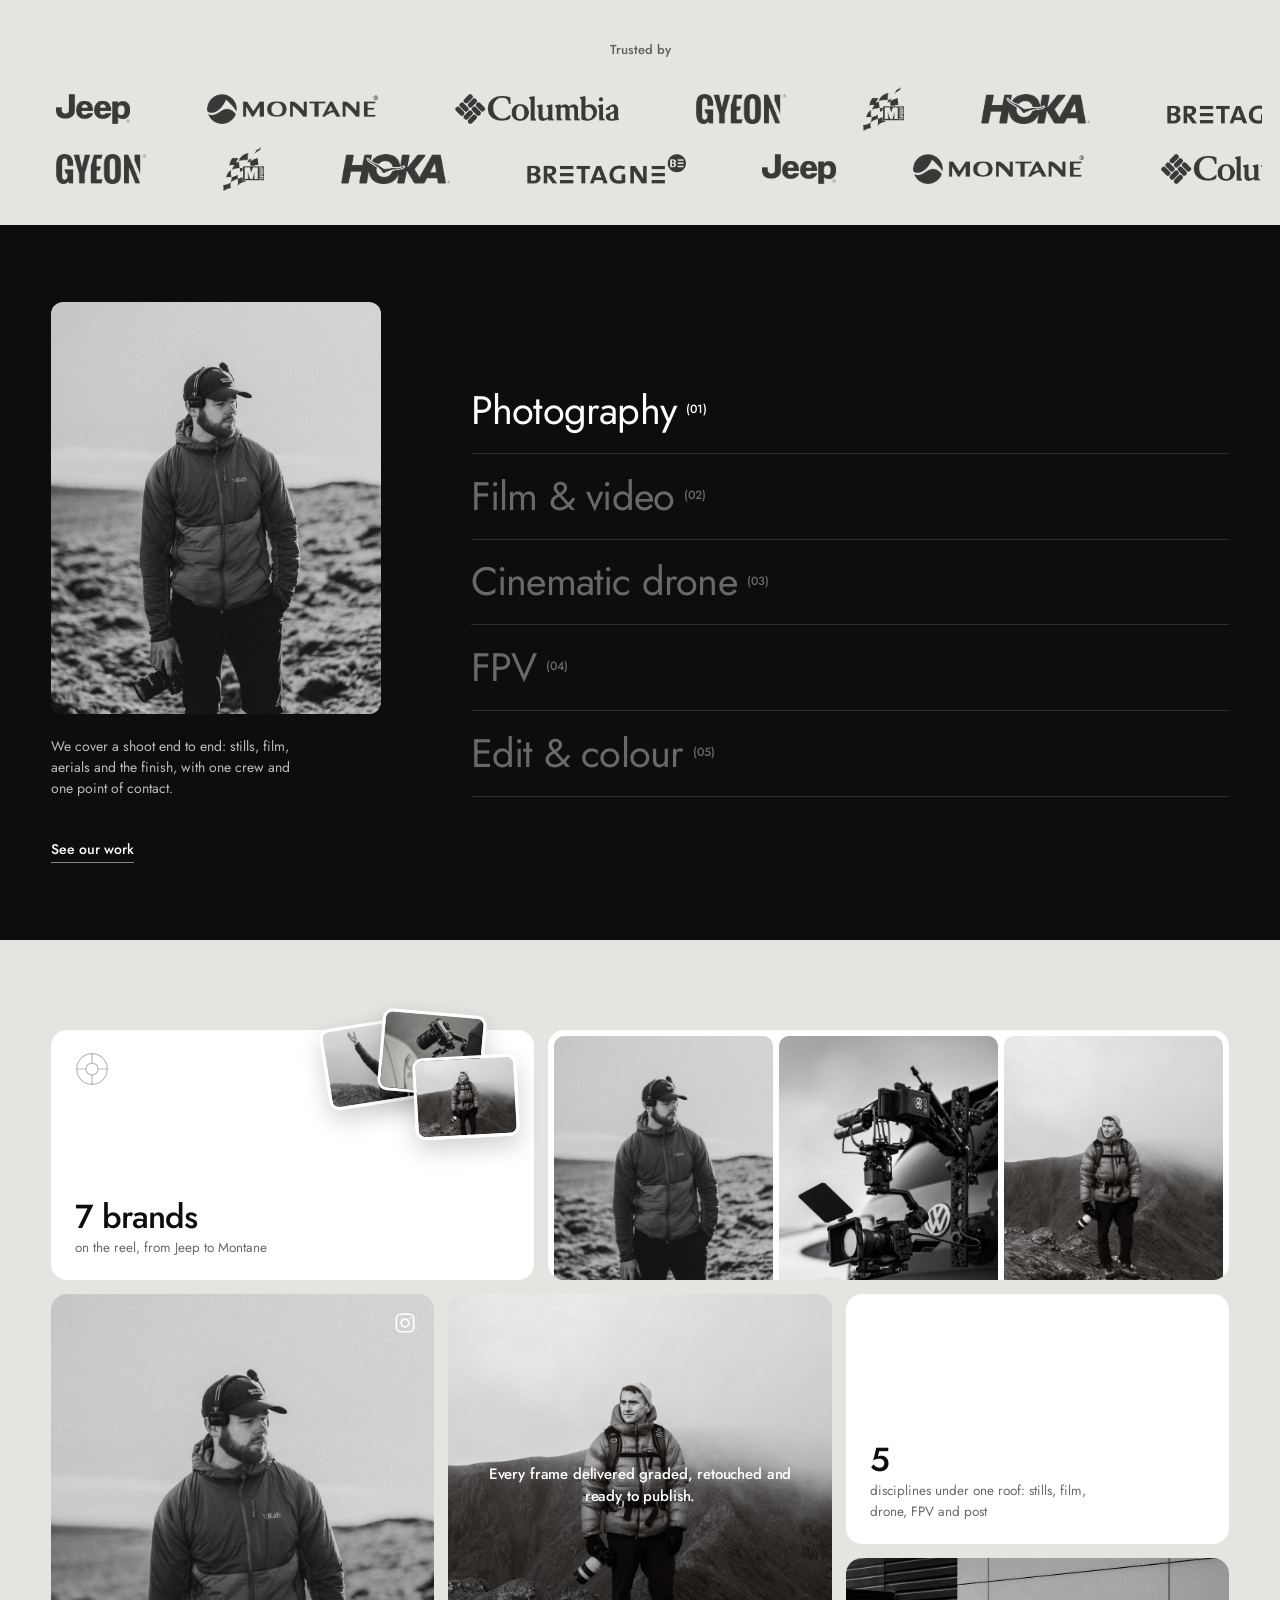
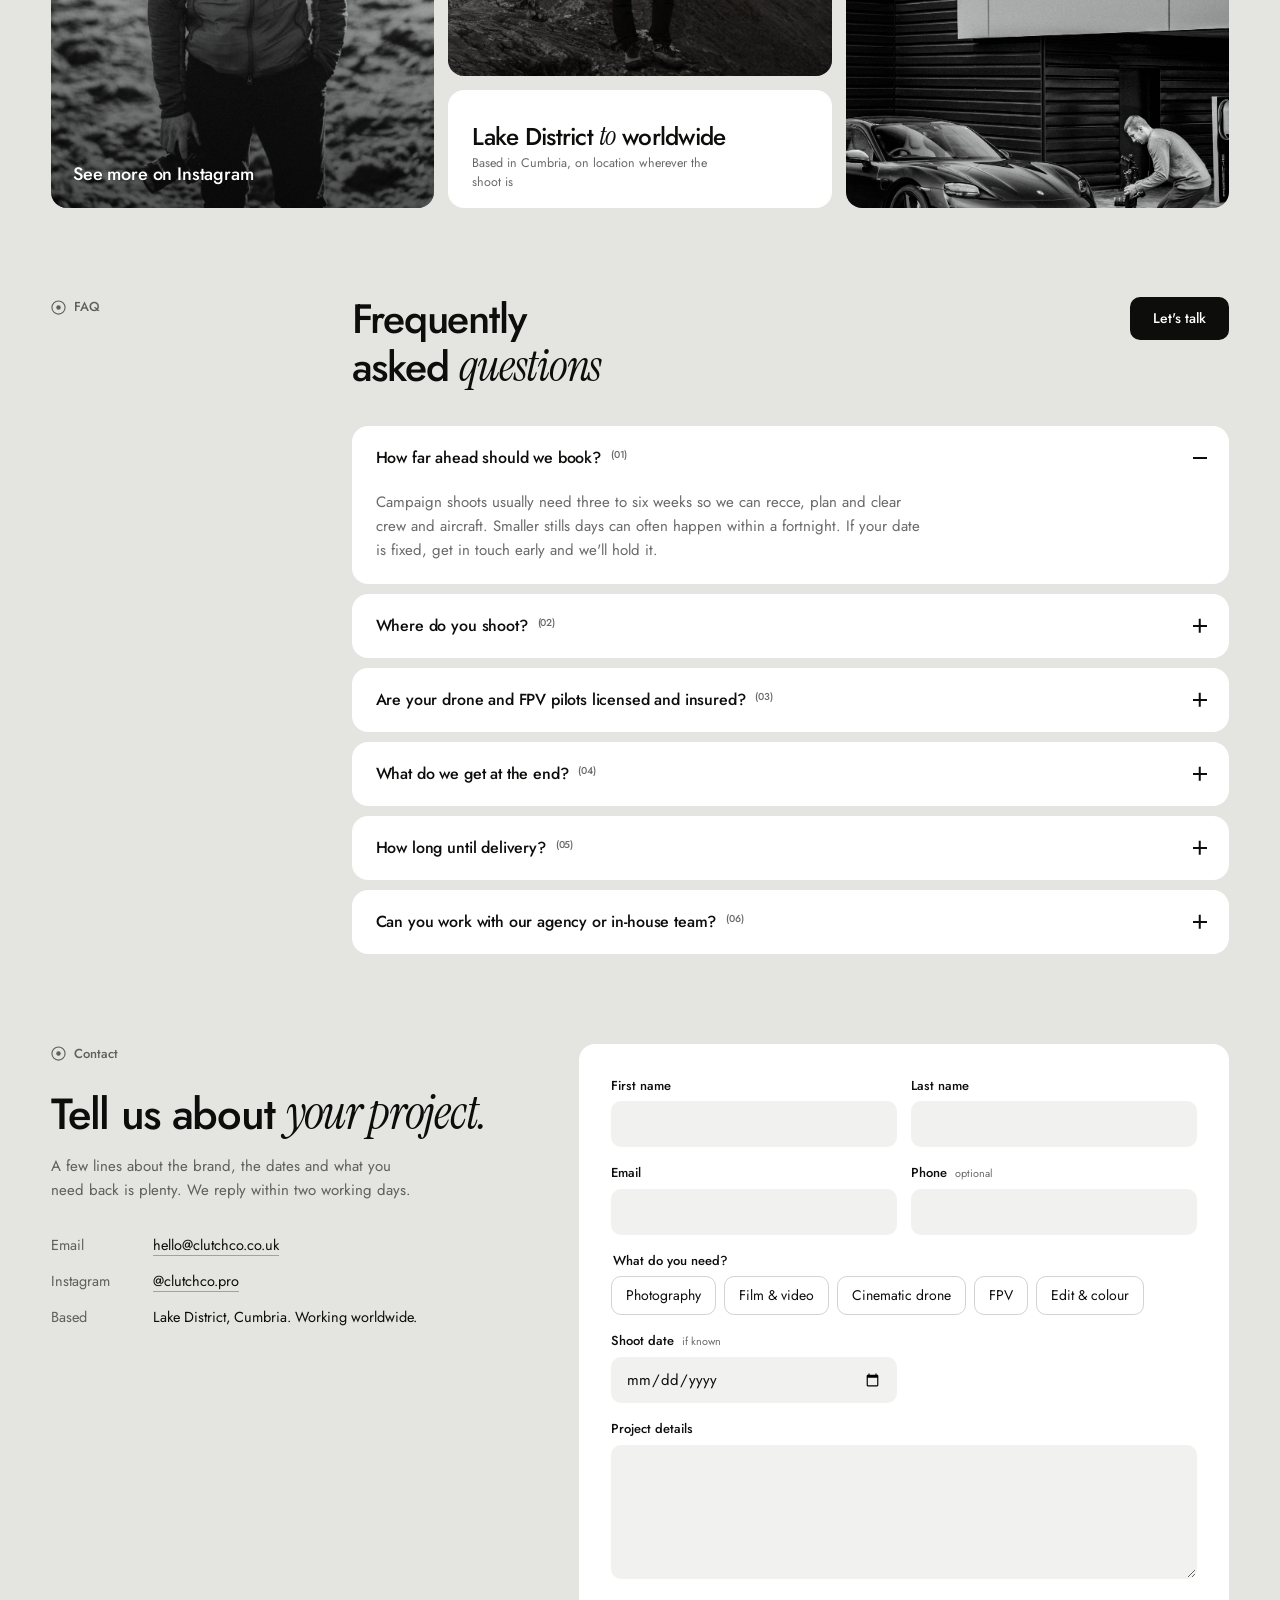
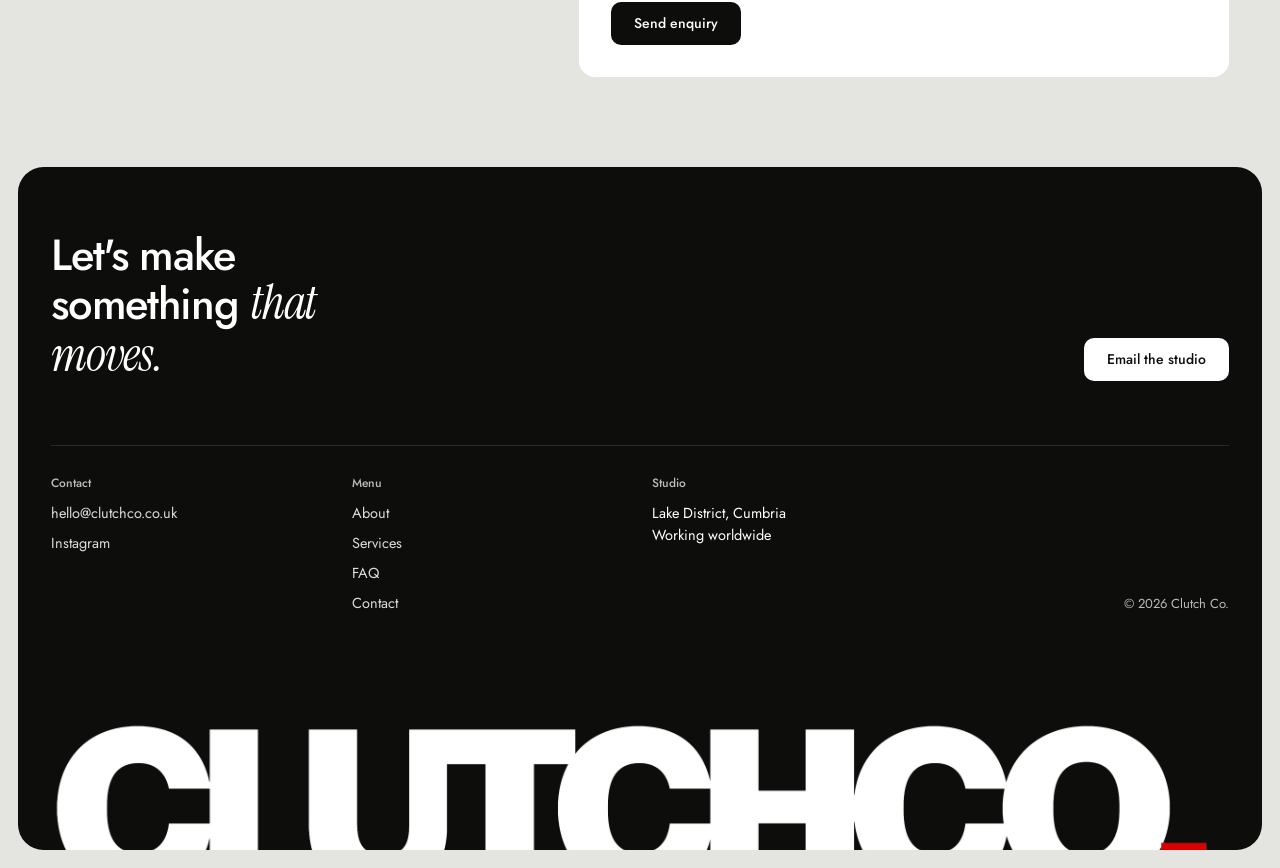
==== commit e61dd110: "Placeholder email everywhere; taller photo mosaic on phones Co-Authored-By: Claude Fable 5.1 <norepl" ====
--- a/index.html
+++ b/index.html
@@ -34,9 +34,9 @@
             <a href="#about">About</a>
             <a href="#contact">Contact</a>
           </nav>
-          <a class="btn btn-light bar-cta" href="mailto:hello@kieranfallows.com?bcc=jakevideo%40outlook.com&amp;subject=Clutch%20Co%20Enquiry">Get in touch</a>
+          <a class="btn btn-light bar-cta" href="mailto:hello@clutchco.co.uk?subject=Clutch%20Co%20Enquiry">Get in touch</a>
           <div class="bar-meta">
-            <a href="mailto:hello@kieranfallows.com">hello@kieranfallows.com</a>
+            <a href="mailto:hello@clutchco.co.uk">hello@clutchco.co.uk</a>
             <a href="https://www.instagram.com/clutchco.pro/?hl=en-gb" target="_blank" rel="noopener">Instagram</a>
           </div>
           </div>
@@ -259,7 +259,7 @@
         <h2 id="contact-title" class="contact-title">Tell us about <em>your project.</em></h2>
         <p class="contact-copy">A few lines about the brand, the dates and what you need back is plenty. We reply within two working days.</p>
         <dl class="contact-details">
-          <div><dt>Email</dt><dd><a href="mailto:hello@kieranfallows.com">hello@kieranfallows.com</a></dd></div>
+          <div><dt>Email</dt><dd><a href="mailto:hello@clutchco.co.uk">hello@clutchco.co.uk</a></dd></div>
           <div><dt>Instagram</dt><dd><a href="https://www.instagram.com/clutchco.pro/?hl=en-gb" target="_blank" rel="noopener">@clutchco.pro</a></dd></div>
           <div><dt>Based</dt><dd>Lake District, Cumbria. Working worldwide.</dd></div>
         </dl>
@@ -326,12 +326,12 @@
   <footer class="footer" id="footer">
     <div class="footer-top">
       <h2 class="footer-title">Let's make something <em>that moves.</em></h2>
-      <a class="btn btn-light" href="mailto:hello@kieranfallows.com?bcc=jakevideo%40outlook.com&amp;subject=Clutch%20Co%20Enquiry">Email the studio</a>
+      <a class="btn btn-light" href="mailto:hello@clutchco.co.uk?subject=Clutch%20Co%20Enquiry">Email the studio</a>
     </div>
     <div class="footer-grid">
       <div>
         <h3>Contact</h3>
-        <a href="mailto:hello@kieranfallows.com">hello@kieranfallows.com</a>
+        <a href="mailto:hello@clutchco.co.uk">hello@clutchco.co.uk</a>
         <a href="https://www.instagram.com/clutchco.pro/?hl=en-gb" target="_blank" rel="noopener">Instagram</a>
       </div>
       <div>
--- a/assets/css/site.css
+++ b/assets/css/site.css
@@ -501,12 +501,12 @@
   .b-collage { width: 150px; height: 100px; right: 12px; top: -10px; }
   .b-collage img { width: 84px; height: 66px; }
   .b-collage img:nth-child(2) { left: 44px; } .b-collage img:nth-child(3) { left: 70px; top: 34px; }
-  .b-mosaic { grid-column: 1 / 7; grid-row: 3 / 5; }
-  .b-insta { grid-column: 1 / 4; grid-row: 5 / 9; }
-  .b-stat-disciplines { grid-column: 4 / 7; grid-row: 5 / 7; }
-  .b-photo-car { grid-column: 4 / 7; grid-row: 7 / 9; }
-  .b-photo-caption { grid-column: 1 / 7; grid-row: 9 / 11; }
-  .b-stat-where { grid-column: 1 / 7; grid-row: 11 / 12; }
+  .b-mosaic { grid-column: 1 / 7; grid-row: 3 / 6; }
+  .b-insta { grid-column: 1 / 4; grid-row: 6 / 10; }
+  .b-stat-disciplines { grid-column: 4 / 7; grid-row: 6 / 8; }
+  .b-photo-car { grid-column: 4 / 7; grid-row: 8 / 10; }
+  .b-photo-caption { grid-column: 1 / 7; grid-row: 10 / 12; }
+  .b-stat-where { grid-column: 1 / 7; grid-row: 12 / 13; }
   .b-stat { padding: 16px 18px; }
   .b-caption { font-size: 15px; left: 16px; right: 16px; bottom: 14px; }
 }
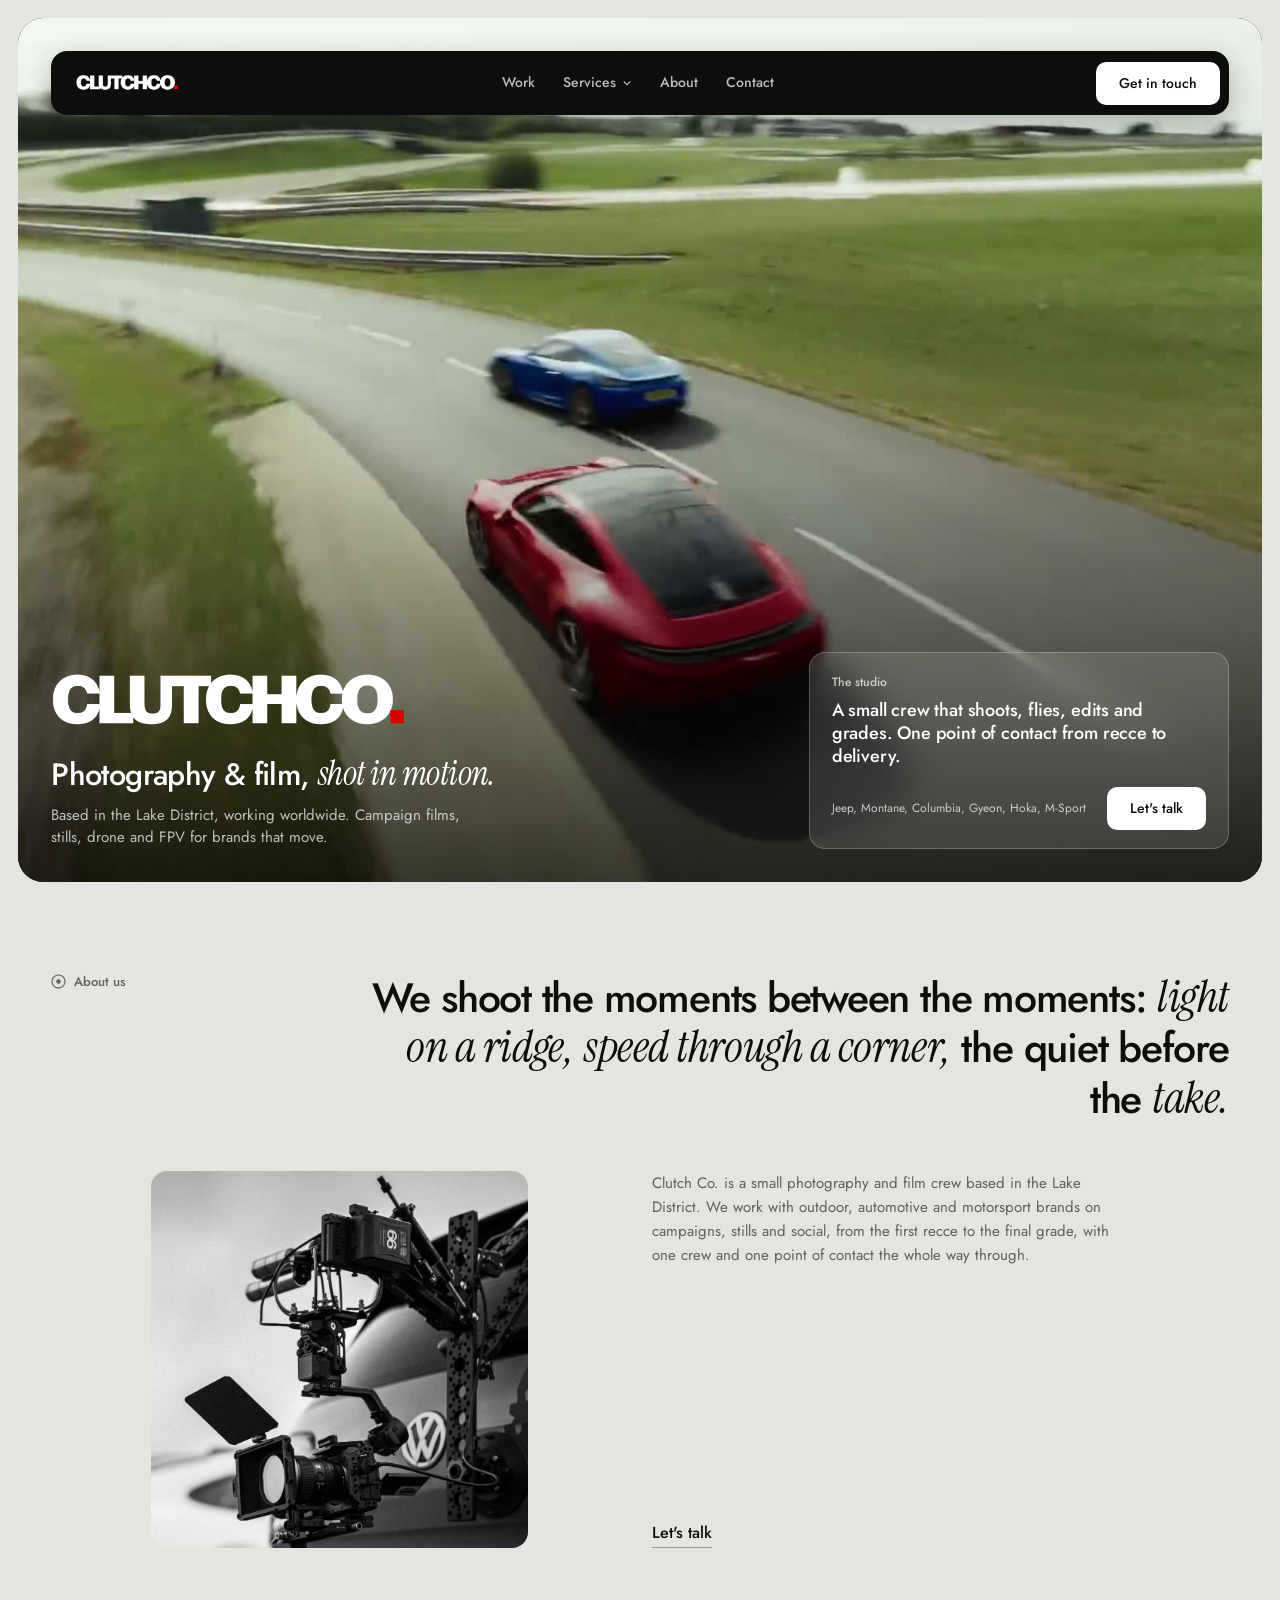
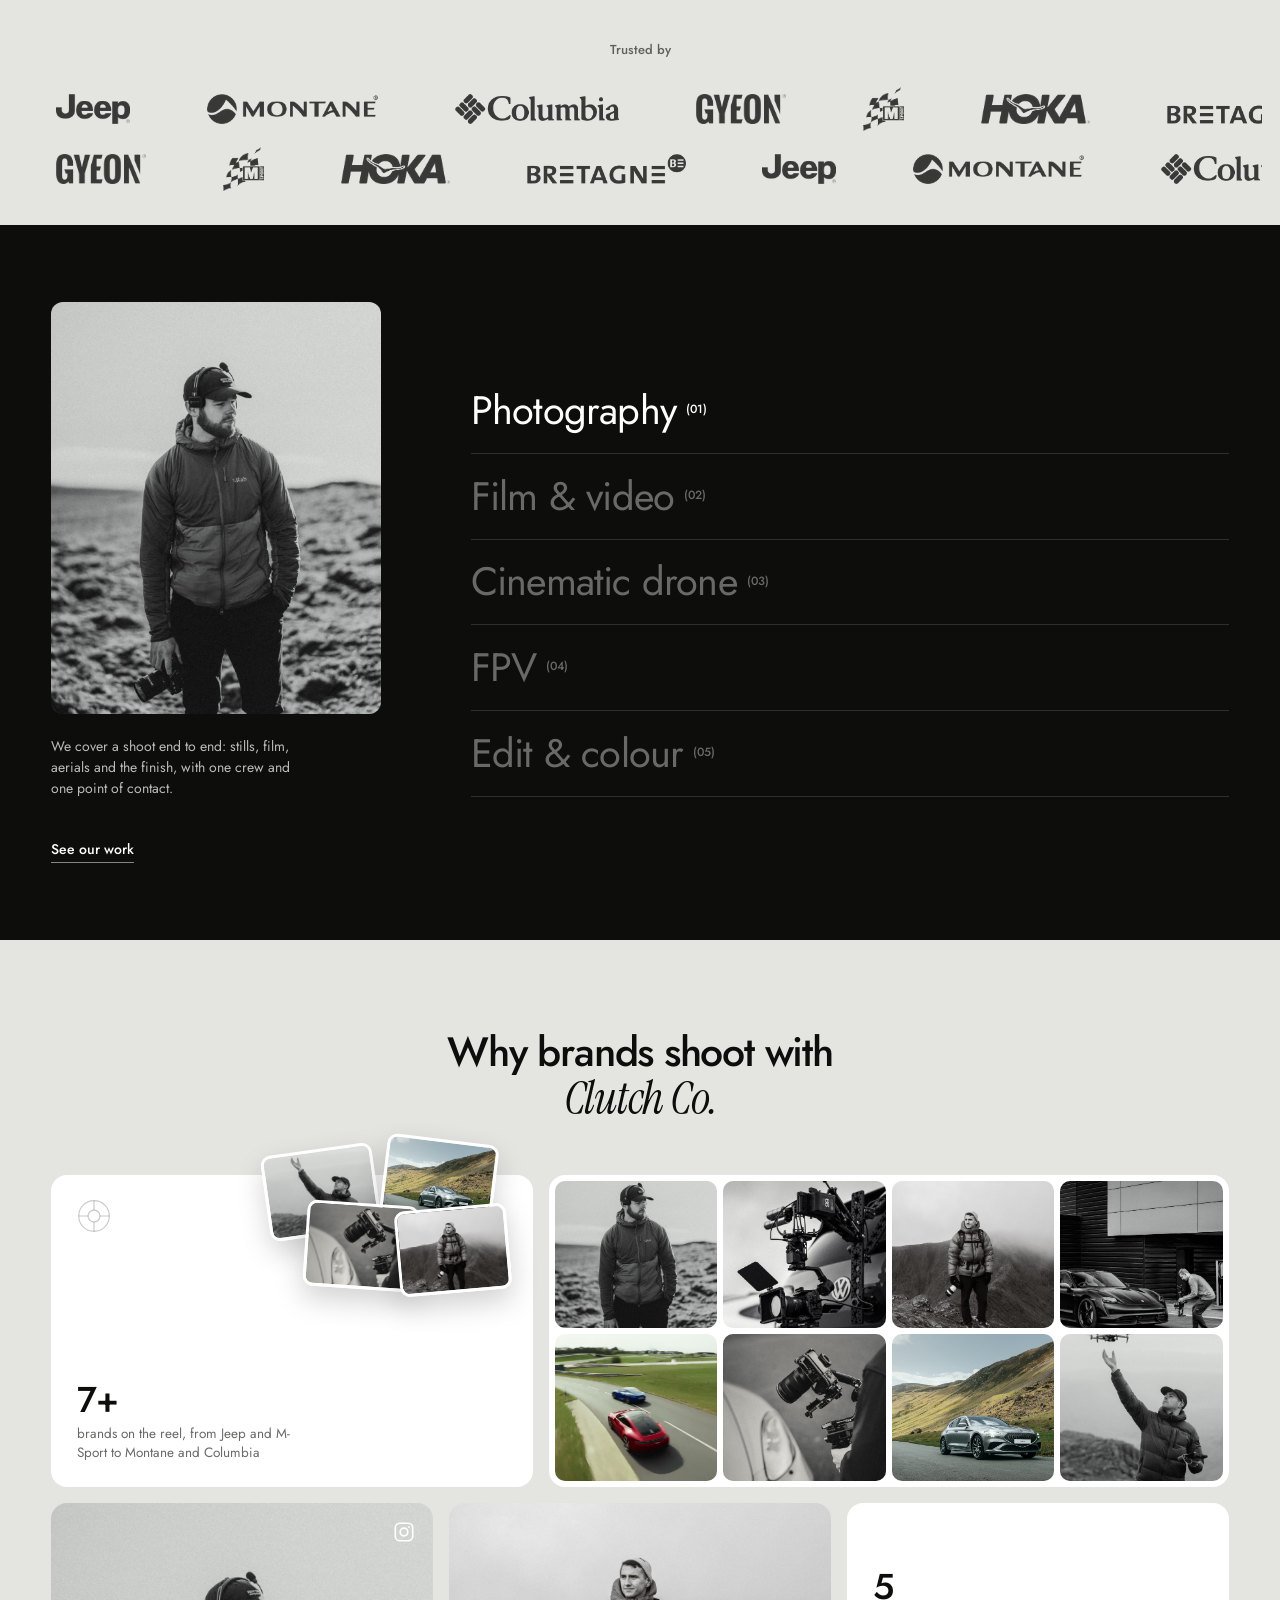
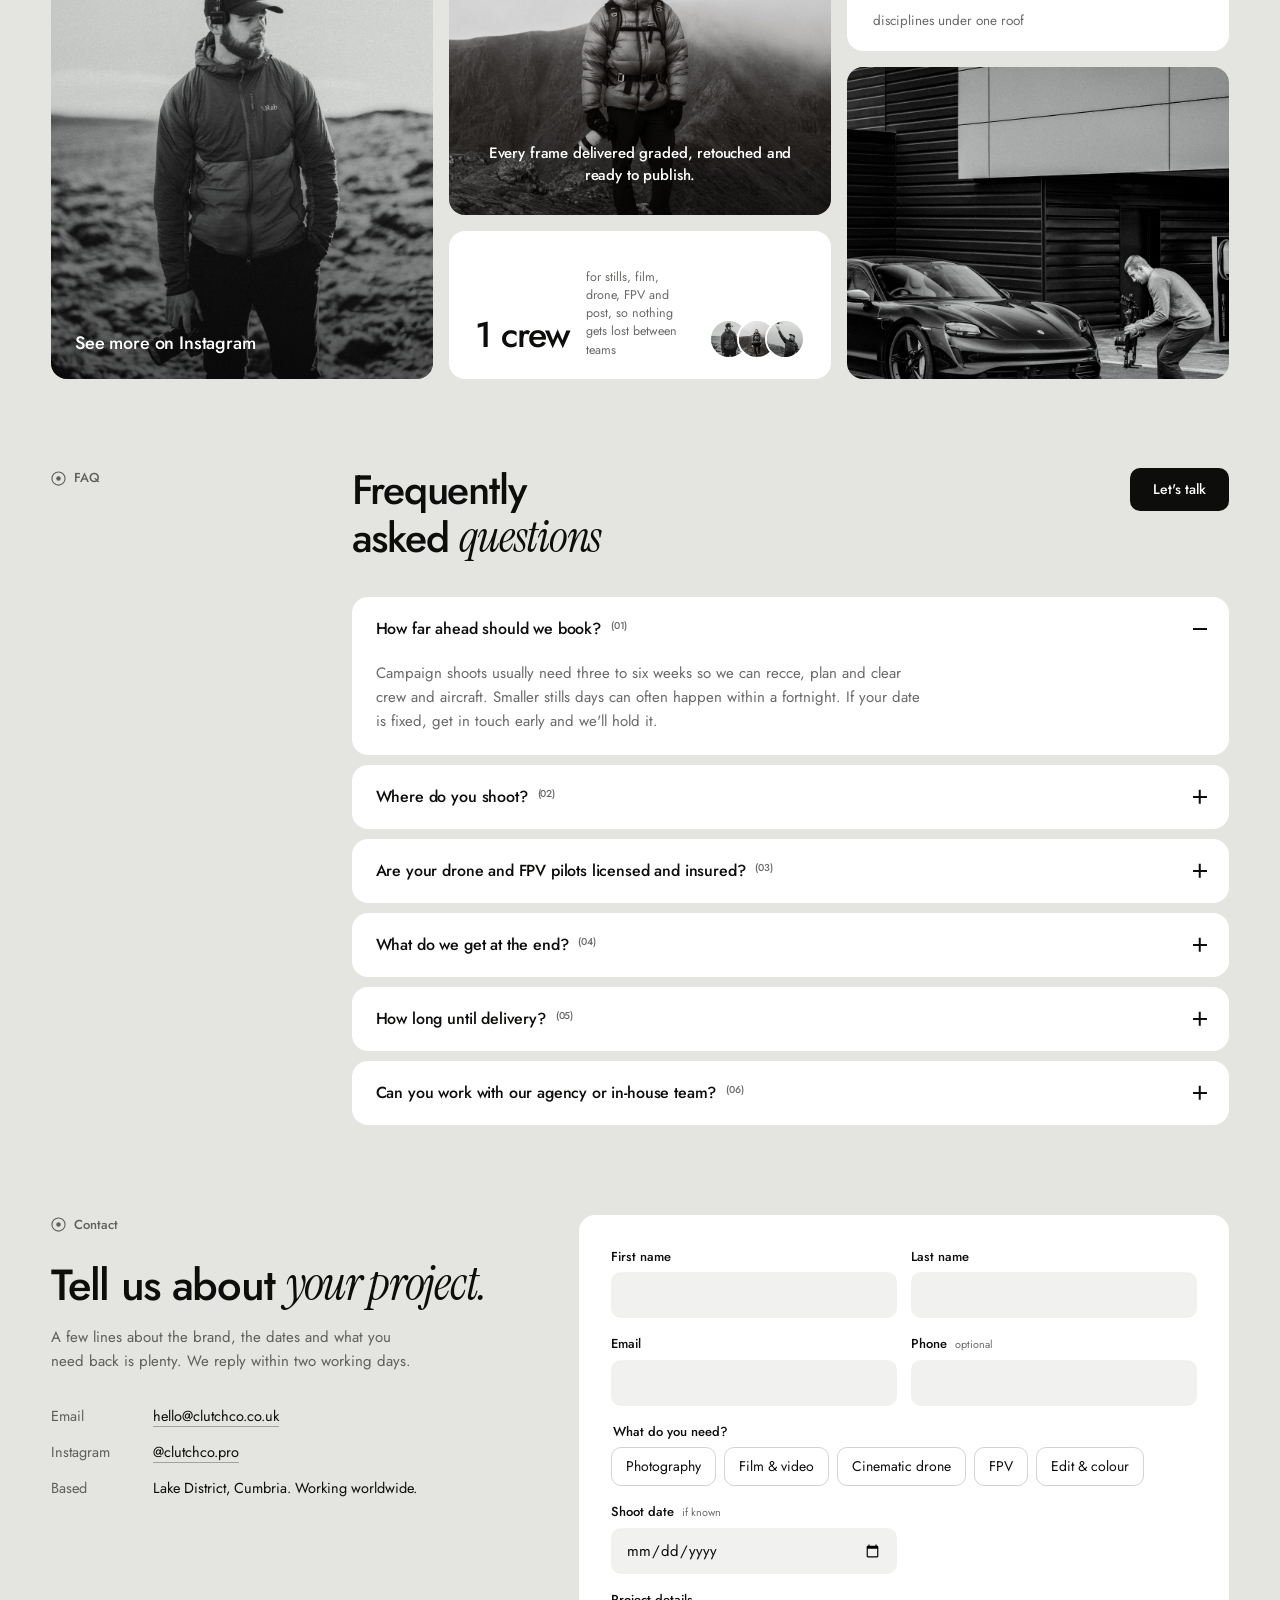
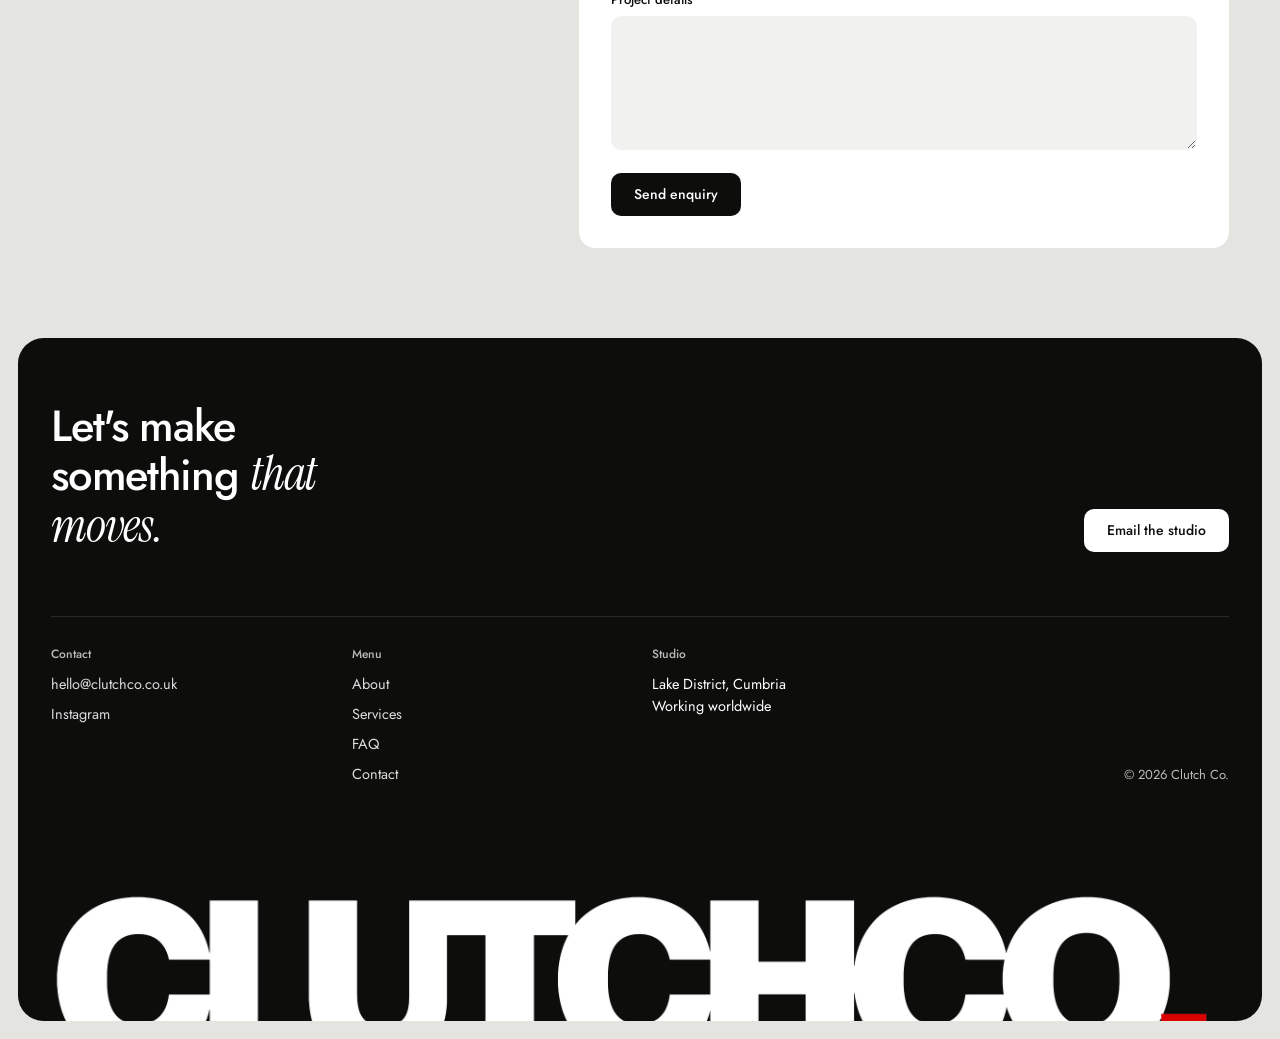
==== commit d48fb4c0: "Studio grid: centred heading, cleaner bento proportions Co-Authored-By: Claude Fable 5.1 <noreply@an" ====
--- a/index.html
+++ b/index.html
@@ -172,52 +172,62 @@
       </div>
     </section>
 
-    <section class="bento" id="studio" aria-labelledby="bento-title">
-      <h2 id="bento-title" class="sr-only">The studio in numbers</h2>
-
-      <div class="b-tile b-stat b-stat-brands">
-        <svg class="b-mark" viewBox="0 0 40 40" aria-hidden="true"><circle cx="20" cy="20" r="18" fill="none" stroke="currentColor" stroke-width="1.4"/><circle cx="20" cy="20" r="7" fill="none" stroke="currentColor" stroke-width="1.4"/><path d="M20 2v11M20 27v11M2 20h11M27 20h11" stroke="currentColor" stroke-width="1.4"/></svg>
-        <div class="b-collage" aria-hidden="true">
-          <img src="assets/img/contact/contact-dsc08700.jpg" alt="" loading="lazy">
-          <img src="assets/img/contact/contact-u-colour.jpg" alt="" loading="lazy">
+    <section class="studio" id="studio" aria-labelledby="studio-title">
+      <h2 id="studio-title" class="studio-title">Why brands shoot with<br><em>Clutch Co.</em></h2>
+
+      <div class="bento">
+        <div class="b-tile b-stat b-stat-brands">
+          <svg class="b-mark" viewBox="0 0 40 40" aria-hidden="true"><circle cx="20" cy="20" r="18" fill="none" stroke="currentColor" stroke-width="1.4"/><circle cx="20" cy="20" r="7" fill="none" stroke="currentColor" stroke-width="1.4"/><path d="M20 2v11M20 27v11M2 20h11M27 20h11" stroke="currentColor" stroke-width="1.4"/></svg>
+          <div class="b-collage" aria-hidden="true">
+            <img src="assets/img/contact/contact-dsc08700.jpg" alt="" loading="lazy">
+            <img src="assets/img/hero-dsc09497.jpg" alt="" loading="lazy">
+            <img src="assets/img/contact/contact-u-colour.jpg" alt="" loading="lazy">
+            <img src="assets/img/contact/contact-sutsu-black.jpg" alt="" loading="lazy">
+          </div>
+          <p class="b-num">7+</p>
+          <p class="b-label">brands on the reel, from Jeep and M-Sport to Montane and Columbia</p>
+        </div>
+
+        <div class="b-tile b-mosaic" aria-label="Recent frames">
+          <img src="assets/img/contact/contact-bike-jump.jpg" alt="Photographer on a rocky shoreline" loading="lazy">
+          <img src="assets/img/contact/contact-gyeon-glass.jpg" alt="Camera rig on a car bonnet" loading="lazy">
+          <img src="assets/img/contact/contact-sutsu-black.jpg" alt="Photographer on a mountain ridge" loading="lazy">
+          <img src="assets/img/contact/contact-dsc8537.jpg" alt="Sports car outside a modern building" loading="lazy">
+          <img src="assets/img/home-hero-poster.jpg" alt="Two cars on a test track" loading="lazy">
+          <img src="assets/img/contact/contact-u-colour.jpg" alt="Hand-held camera low to a car" loading="lazy">
+          <img src="assets/img/hero-dsc09497.jpg" alt="Car on a track seen from above" loading="lazy">
+          <img src="assets/img/contact/contact-dsc08700.jpg" alt="Drone pilot catching a drone" loading="lazy">
+        </div>
+
+        <a class="b-tile b-insta" href="https://www.instagram.com/clutchco.pro/?hl=en-gb" target="_blank" rel="noopener">
+          <img src="assets/img/contact/contact-bike-jump.jpg" alt="" loading="lazy">
+          <svg class="b-ig" viewBox="0 0 24 24" fill="none" stroke="currentColor" stroke-width="1.8" aria-hidden="true"><rect x="2.5" y="2.5" width="19" height="19" rx="5"/><circle cx="12" cy="12" r="4.2"/><circle cx="17.4" cy="6.6" r="1" fill="currentColor" stroke="none"/></svg>
+          <span class="b-caption">See more on Instagram</span>
+        </a>
+
+        <div class="b-tile b-photo b-photo-caption">
           <img src="assets/img/contact/contact-sutsu-black.jpg" alt="" loading="lazy">
-        </div>
-        <p class="b-num">7 brands</p>
-        <p class="b-label">on the reel, from Jeep to Montane</p>
-      </div>
-
-      <div class="b-tile b-mosaic" aria-label="Recent frames">
-        <img src="assets/img/contact/contact-bike-jump.jpg" alt="Photographer on a rocky shoreline" loading="lazy">
-        <img src="assets/img/contact/contact-gyeon-glass.jpg" alt="Camera rig on a car bonnet" loading="lazy">
-        <img src="assets/img/contact/contact-sutsu-black.jpg" alt="Photographer on a mountain ridge" loading="lazy">
-        <img src="assets/img/contact/contact-dsc8537.jpg" alt="Sports car outside a modern building" loading="lazy">
-        <img src="assets/img/home-hero-poster.jpg" alt="Two cars on a test track" loading="lazy">
-        <img src="assets/img/contact/contact-u-colour.jpg" alt="Hand-held camera low to a car" loading="lazy">
-      </div>
-
-      <a class="b-tile b-insta" href="https://www.instagram.com/clutchco.pro/?hl=en-gb" target="_blank" rel="noopener">
-        <img src="assets/img/contact/contact-bike-jump.jpg" alt="" loading="lazy">
-        <svg class="b-ig" viewBox="0 0 24 24" fill="none" stroke="currentColor" stroke-width="1.8" aria-hidden="true"><rect x="2.5" y="2.5" width="19" height="19" rx="5"/><circle cx="12" cy="12" r="4.2"/><circle cx="17.4" cy="6.6" r="1" fill="currentColor" stroke="none"/></svg>
-        <span class="b-caption">See more on Instagram</span>
-      </a>
-
-      <div class="b-tile b-photo b-photo-caption">
-        <img src="assets/img/contact/contact-sutsu-black.jpg" alt="" loading="lazy">
-        <p class="b-caption b-caption-centre">Every frame delivered graded, retouched and ready to publish.</p>
-      </div>
-
-      <div class="b-tile b-stat b-stat-disciplines">
-        <p class="b-num">5</p>
-        <p class="b-label">disciplines under one roof: stills, film, drone, FPV and post</p>
-      </div>
-
-      <div class="b-tile b-stat b-stat-where">
-        <p class="b-num b-num-small">Lake District <em>to</em> worldwide</p>
-        <p class="b-label">Based in Cumbria, on location wherever the shoot is</p>
-      </div>
-
-      <div class="b-tile b-photo b-photo-car">
-        <img src="assets/img/contact/contact-dsc8537.jpg" alt="Photographer crouched beside a sports car" loading="lazy">
+          <p class="b-caption b-caption-centre">Every frame delivered graded, retouched and ready to publish.</p>
+        </div>
+
+        <div class="b-tile b-stat b-stat-crew">
+          <p class="b-num">1 crew</p>
+          <p class="b-label">for stills, film, drone, FPV and post, so nothing gets lost between teams</p>
+          <div class="b-avatars" aria-hidden="true">
+            <img src="assets/img/contact/contact-bike-jump.jpg" alt="" loading="lazy">
+            <img src="assets/img/contact/contact-sutsu-black.jpg" alt="" loading="lazy">
+            <img src="assets/img/contact/contact-dsc08700.jpg" alt="" loading="lazy">
+          </div>
+        </div>
+
+        <div class="b-tile b-stat b-stat-disciplines">
+          <p class="b-num">5</p>
+          <p class="b-label">disciplines under one roof</p>
+        </div>
+
+        <div class="b-tile b-photo b-photo-car">
+          <img src="assets/img/contact/contact-dsc8537.jpg" alt="Photographer crouched beside a sports car" loading="lazy">
+        </div>
       </div>
     </section>
 
--- a/assets/css/site.css
+++ b/assets/css/site.css
@@ -436,45 +436,54 @@
   .services-list a { font-size: clamp(24px, 7vw, 32px); padding: 14px 0; }
 }
 
-/* ---------- Bento: stats and photos in one grid ---------- */
-
-.bento {
+/* ---------- Studio: centred heading over a bento grid of stats and photos ---------- */
+
+.studio {
   width: calc(min(100% - 2 * var(--frame), var(--max)) - 2 * var(--pad));
   margin: clamp(56px, 7vw, 96px) auto;
+}
+.studio-title {
+  margin: 0 auto clamp(32px, 4vw, 56px); text-align: center;
+  font-size: clamp(28px, 3.2vw, 46px); font-weight: 500; letter-spacing: -0.03em; line-height: 1.08;
+}
+.studio-title em { font-family: var(--serif); font-style: italic; font-weight: 400; font-size: 1.12em; }
+
+.bento {
   display: grid;
   grid-template-columns: repeat(12, minmax(0, 1fr));
-  grid-auto-rows: 118px;
-  gap: 14px;
+  grid-auto-rows: 148px;
+  gap: 16px;
 }
 .b-tile {
   position: relative; border-radius: var(--radius-box); overflow: hidden;
   background: var(--white); color: var(--ink);
 }
-.b-stat { padding: 22px 24px; display: flex; flex-direction: column; justify-content: flex-end; }
-.b-num { margin: 0 0 4px; font-size: clamp(28px, 2.6vw, 38px); font-weight: 500; letter-spacing: -0.03em; line-height: 1.05; }
-.b-num-small { font-size: clamp(22px, 1.9vw, 28px); }
-.b-num em { font-family: var(--serif); font-style: italic; font-weight: 400; font-size: 1.1em; }
-.b-label { margin: 0; font-size: 13.5px; color: var(--ink-soft); max-width: 30ch; }
-.b-mark { position: absolute; top: 22px; left: 24px; width: 34px; height: 34px; color: rgba(13, 13, 12, 0.28); }
-
+.b-stat { padding: 24px 26px; display: flex; flex-direction: column; justify-content: flex-end; }
+.b-num { margin: 0 0 6px; font-size: clamp(30px, 2.8vw, 40px); font-weight: 500; letter-spacing: -0.03em; line-height: 1; }
+.b-label { margin: 0; font-size: 13.5px; line-height: 1.45; color: var(--ink-soft); max-width: 30ch; }
+.b-mark { position: absolute; top: 24px; left: 26px; width: 34px; height: 34px; color: rgba(13, 13, 12, 0.22); }
+
+/* top row */
 .b-stat-brands { grid-column: 1 / 6; grid-row: 1 / 3; overflow: visible; }
-.b-collage { position: absolute; top: -18px; right: 20px; width: 190px; height: 130px; }
+.b-collage { position: absolute; top: -30px; right: 28px; width: 240px; height: 150px; pointer-events: none; }
 .b-collage img {
-  position: absolute; width: 104px; height: 82px; object-fit: cover; border-radius: 10px;
-  border: 3px solid var(--white); box-shadow: 0 10px 24px rgba(0, 0, 0, 0.18);
-}
-.b-collage img:nth-child(1) { left: 0; top: 10px; transform: rotate(-9deg); }
-.b-collage img:nth-child(2) { left: 56px; top: 0; transform: rotate(5deg); z-index: 1; }
-.b-collage img:nth-child(3) { left: 90px; top: 44px; transform: rotate(-3deg); z-index: 2; }
+  position: absolute; width: 112px; height: 86px; object-fit: cover; border-radius: 10px;
+  border: 3px solid var(--white); box-shadow: 0 12px 28px rgba(0, 0, 0, 0.18);
+}
+.b-collage img:nth-child(1) { left: 0; top: 4px; transform: rotate(-8deg); }
+.b-collage img:nth-child(2) { left: 118px; top: -6px; transform: rotate(7deg); }
+.b-collage img:nth-child(3) { left: 40px; top: 58px; transform: rotate(4deg); z-index: 1; }
+.b-collage img:nth-child(4) { left: 132px; top: 62px; transform: rotate(-5deg); z-index: 2; }
 
 .b-mosaic {
   grid-column: 6 / 13; grid-row: 1 / 3;
-  display: grid; grid-template-columns: repeat(3, 1fr); grid-template-rows: 1fr 1fr; gap: 6px;
+  display: grid; grid-template-columns: repeat(4, minmax(0, 1fr)); grid-template-rows: minmax(0, 1fr) minmax(0, 1fr); gap: 6px;
   padding: 6px; background: var(--white);
 }
-.b-mosaic img { width: 100%; height: 100%; object-fit: cover; border-radius: 10px; }
-
-.b-insta { grid-column: 1 / 5; grid-row: 3 / 7; display: block; color: var(--white); }
+.b-mosaic img { width: 100%; height: 100%; min-height: 0; object-fit: cover; border-radius: 10px; }
+
+/* lower rows */
+.b-insta { grid-column: 1 / 5; grid-row: 3 / 6; display: block; color: var(--white); }
 .b-insta img, .b-photo img { width: 100%; height: 100%; object-fit: cover; }
 .b-insta::after, .b-photo-caption::after {
   content: ""; position: absolute; inset: 0;
@@ -484,29 +493,33 @@
 .b-insta:hover img { transform: scale(1.03); }
 .b-ig { position: absolute; top: 18px; right: 18px; width: 22px; height: 22px; z-index: 1; }
 .b-caption {
-  position: absolute; left: 22px; right: 22px; bottom: 20px; z-index: 1; margin: 0;
+  position: absolute; left: 24px; right: 24px; bottom: 22px; z-index: 1; margin: 0;
   font-size: 18px; font-weight: 500; letter-spacing: -0.01em; color: var(--white);
 }
-.b-caption-centre { text-align: center; font-size: 15px; bottom: auto; top: 50%; transform: translateY(-50%); }
-
-.b-photo-caption { grid-column: 5 / 9; grid-row: 3 / 6; }
-.b-stat-disciplines { grid-column: 9 / 13; grid-row: 3 / 5; }
-.b-stat-where { grid-column: 5 / 9; grid-row: 6 / 7; padding-top: 16px; padding-bottom: 16px; }
-.b-stat-where .b-label { font-size: 12.5px; }
-.b-photo-car { grid-column: 9 / 13; grid-row: 5 / 7; }
+.b-caption-centre { text-align: center; font-size: 15px; bottom: 28px; }
+
+.b-photo-caption { grid-column: 5 / 9; grid-row: 3 / 5; }
+.b-stat-crew { grid-column: 5 / 9; grid-row: 5 / 6; flex-direction: row; align-items: flex-end; justify-content: space-between; gap: 16px; padding-top: 20px; padding-bottom: 20px; }
+.b-stat-crew .b-num { white-space: nowrap; }
+.b-stat-crew .b-label { max-width: 22ch; font-size: 12.5px; }
+.b-avatars { display: flex; flex: 0 0 auto; }
+.b-avatars img { width: 40px; height: 40px; border-radius: 50%; object-fit: cover; border: 2px solid var(--white); margin-left: -12px; }
+.b-avatars img:first-child { margin-left: 0; }
+.b-stat-disciplines { grid-column: 9 / 13; grid-row: 3 / 4; padding-top: 20px; padding-bottom: 20px; }
+.b-photo-car { grid-column: 9 / 13; grid-row: 4 / 6; }
 
 @media (max-width: 900px) {
-  .bento { grid-template-columns: repeat(6, minmax(0, 1fr)); grid-auto-rows: 96px; gap: 10px; }
+  .bento { grid-template-columns: repeat(6, minmax(0, 1fr)); grid-auto-rows: 104px; gap: 10px; }
   .b-stat-brands { grid-column: 1 / 7; grid-row: 1 / 3; }
-  .b-collage { width: 150px; height: 100px; right: 12px; top: -10px; }
-  .b-collage img { width: 84px; height: 66px; }
-  .b-collage img:nth-child(2) { left: 44px; } .b-collage img:nth-child(3) { left: 70px; top: 34px; }
+  .b-collage { width: 170px; height: 110px; right: 14px; top: -14px; }
+  .b-collage img { width: 82px; height: 64px; }
+  .b-collage img:nth-child(2) { left: 84px; } .b-collage img:nth-child(3) { left: 28px; top: 42px; } .b-collage img:nth-child(4) { left: 96px; top: 46px; }
   .b-mosaic { grid-column: 1 / 7; grid-row: 3 / 6; }
   .b-insta { grid-column: 1 / 4; grid-row: 6 / 10; }
   .b-stat-disciplines { grid-column: 4 / 7; grid-row: 6 / 8; }
   .b-photo-car { grid-column: 4 / 7; grid-row: 8 / 10; }
   .b-photo-caption { grid-column: 1 / 7; grid-row: 10 / 12; }
-  .b-stat-where { grid-column: 1 / 7; grid-row: 12 / 13; }
+  .b-stat-crew { grid-column: 1 / 7; grid-row: 12 / 13; }
   .b-stat { padding: 16px 18px; }
   .b-caption { font-size: 15px; left: 16px; right: 16px; bottom: 14px; }
 }
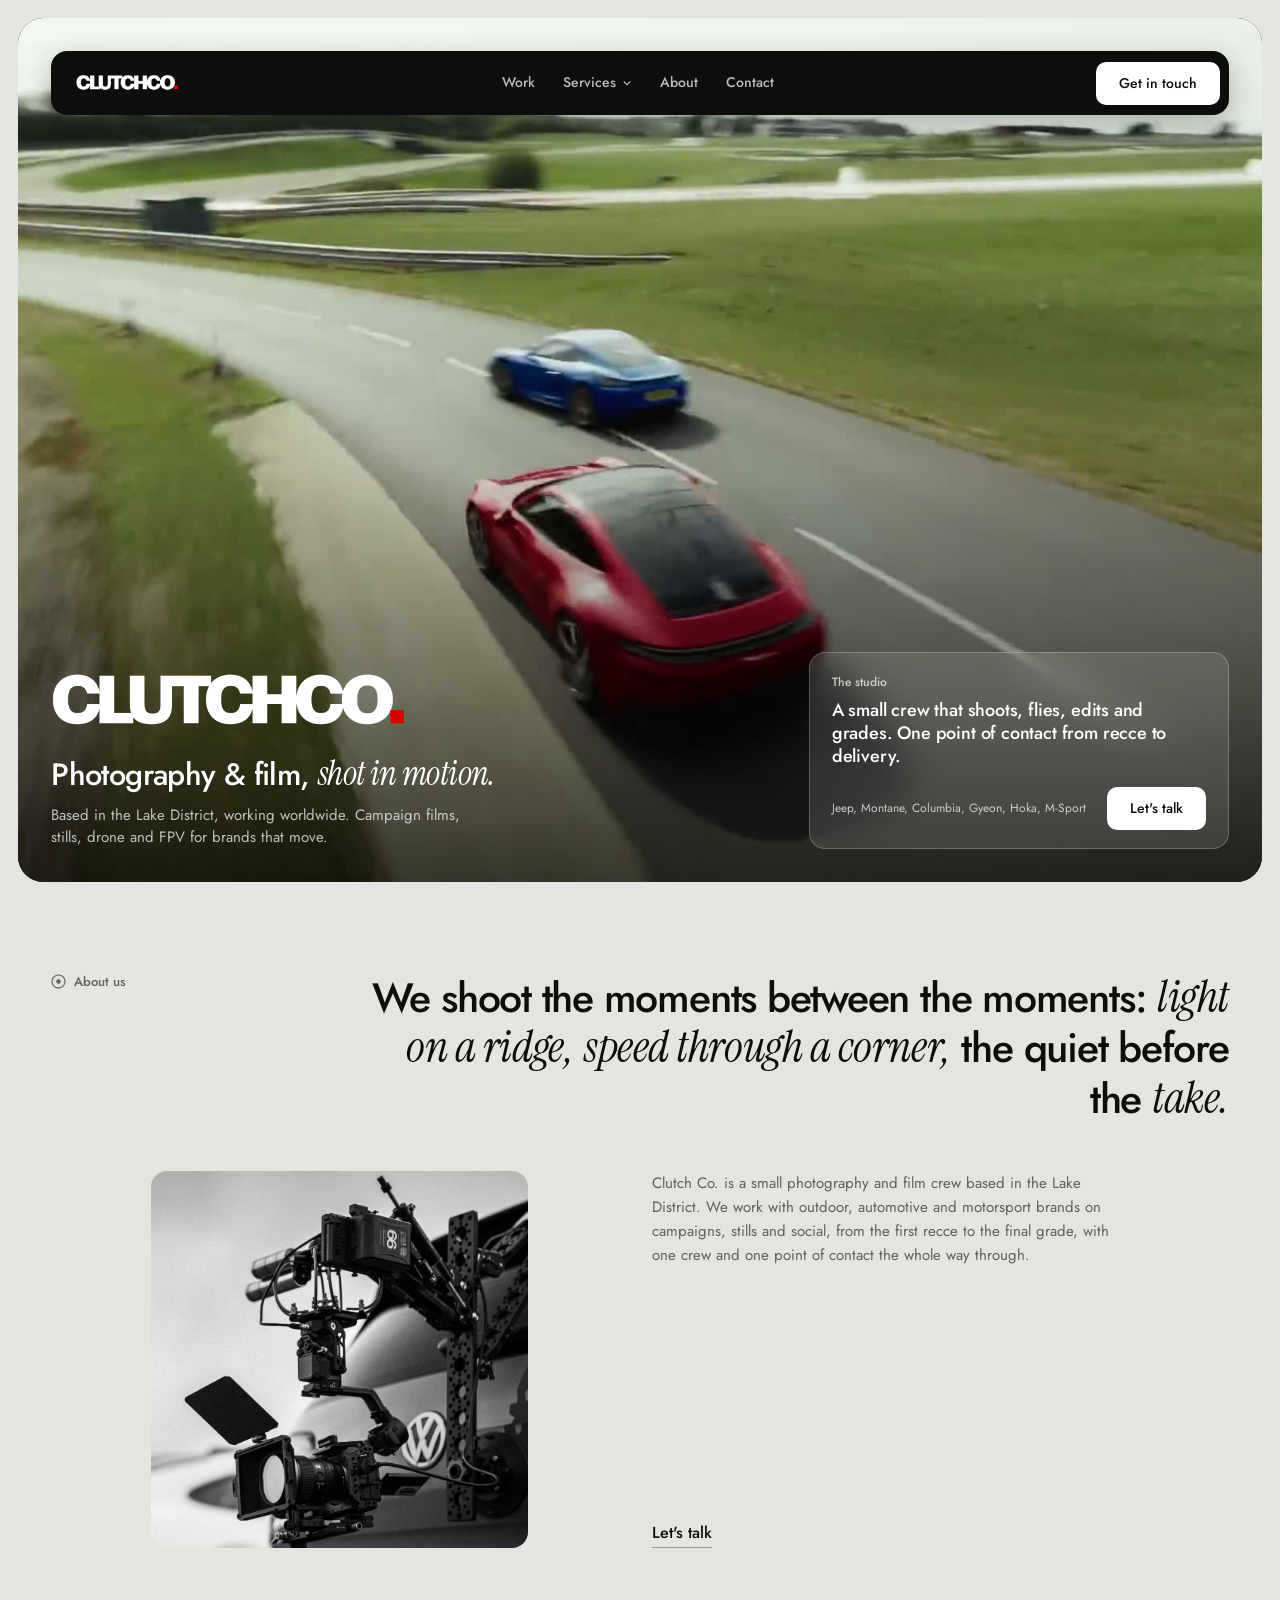
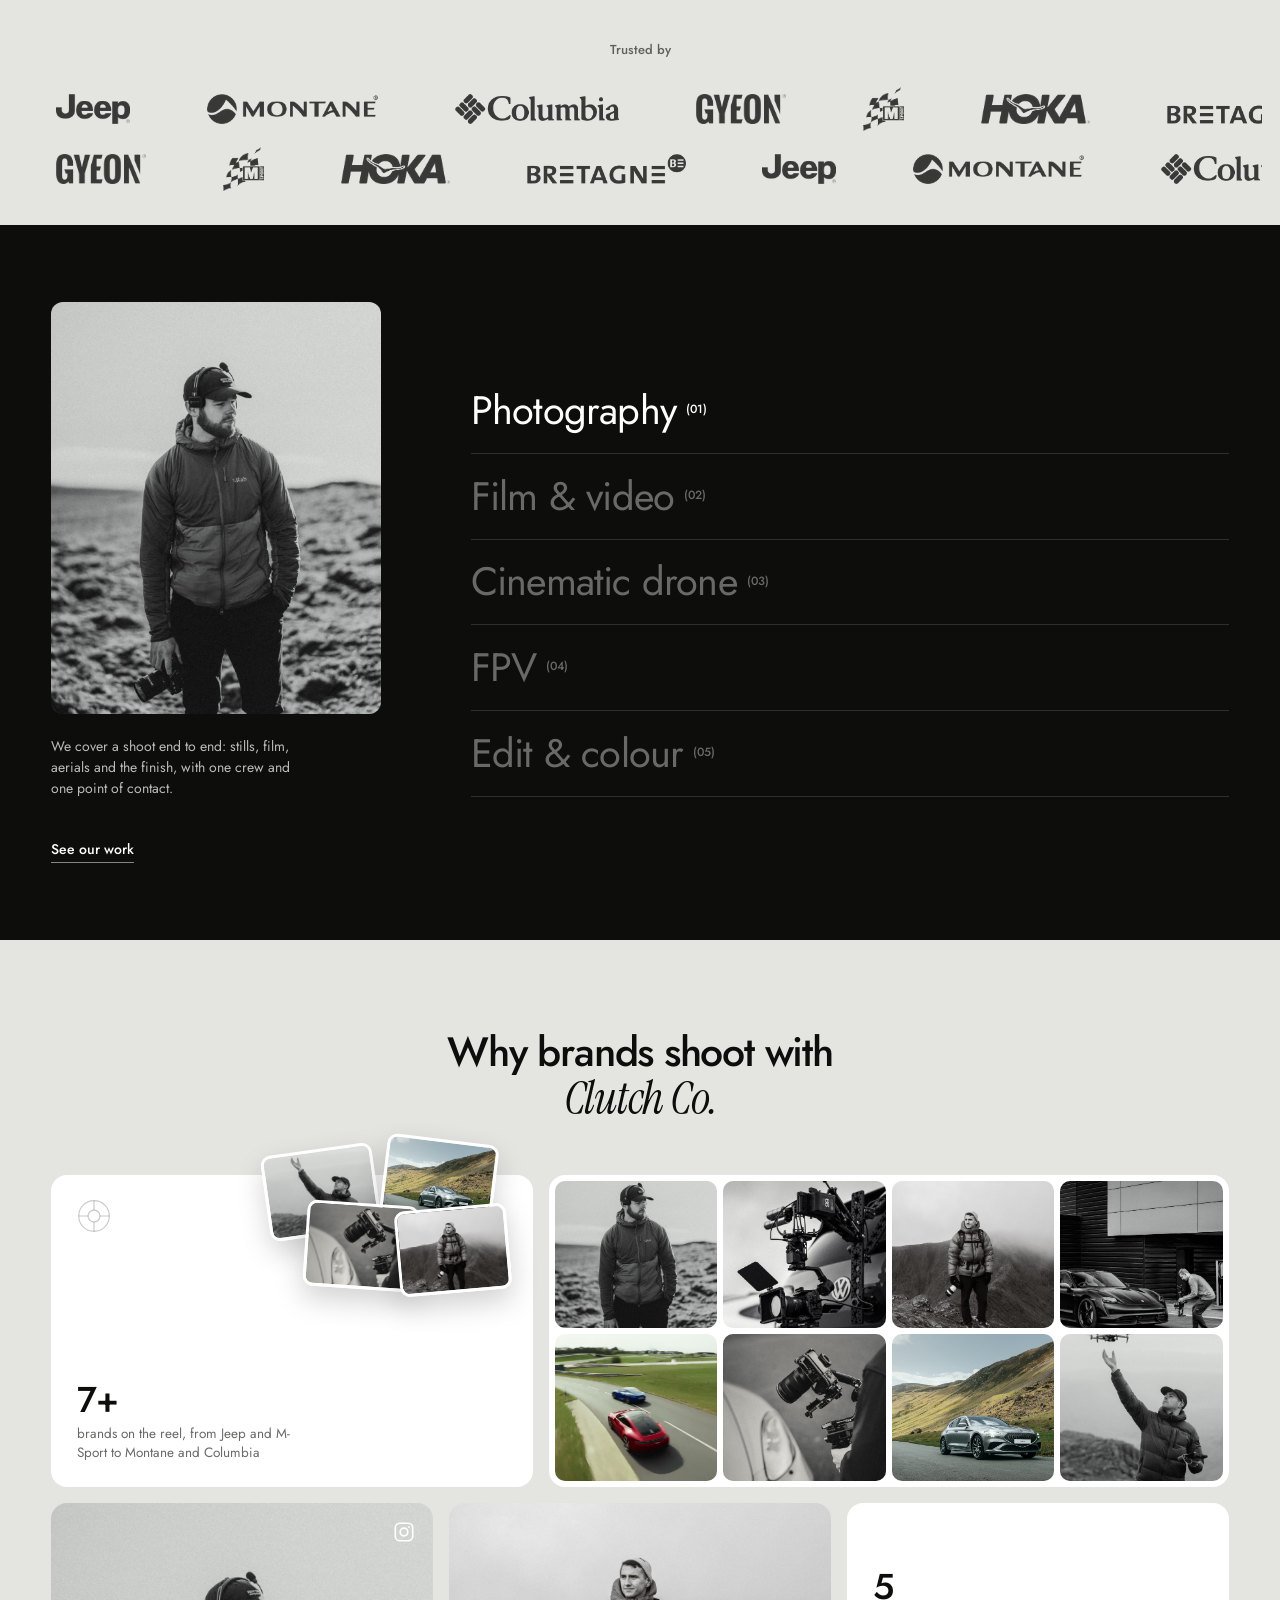
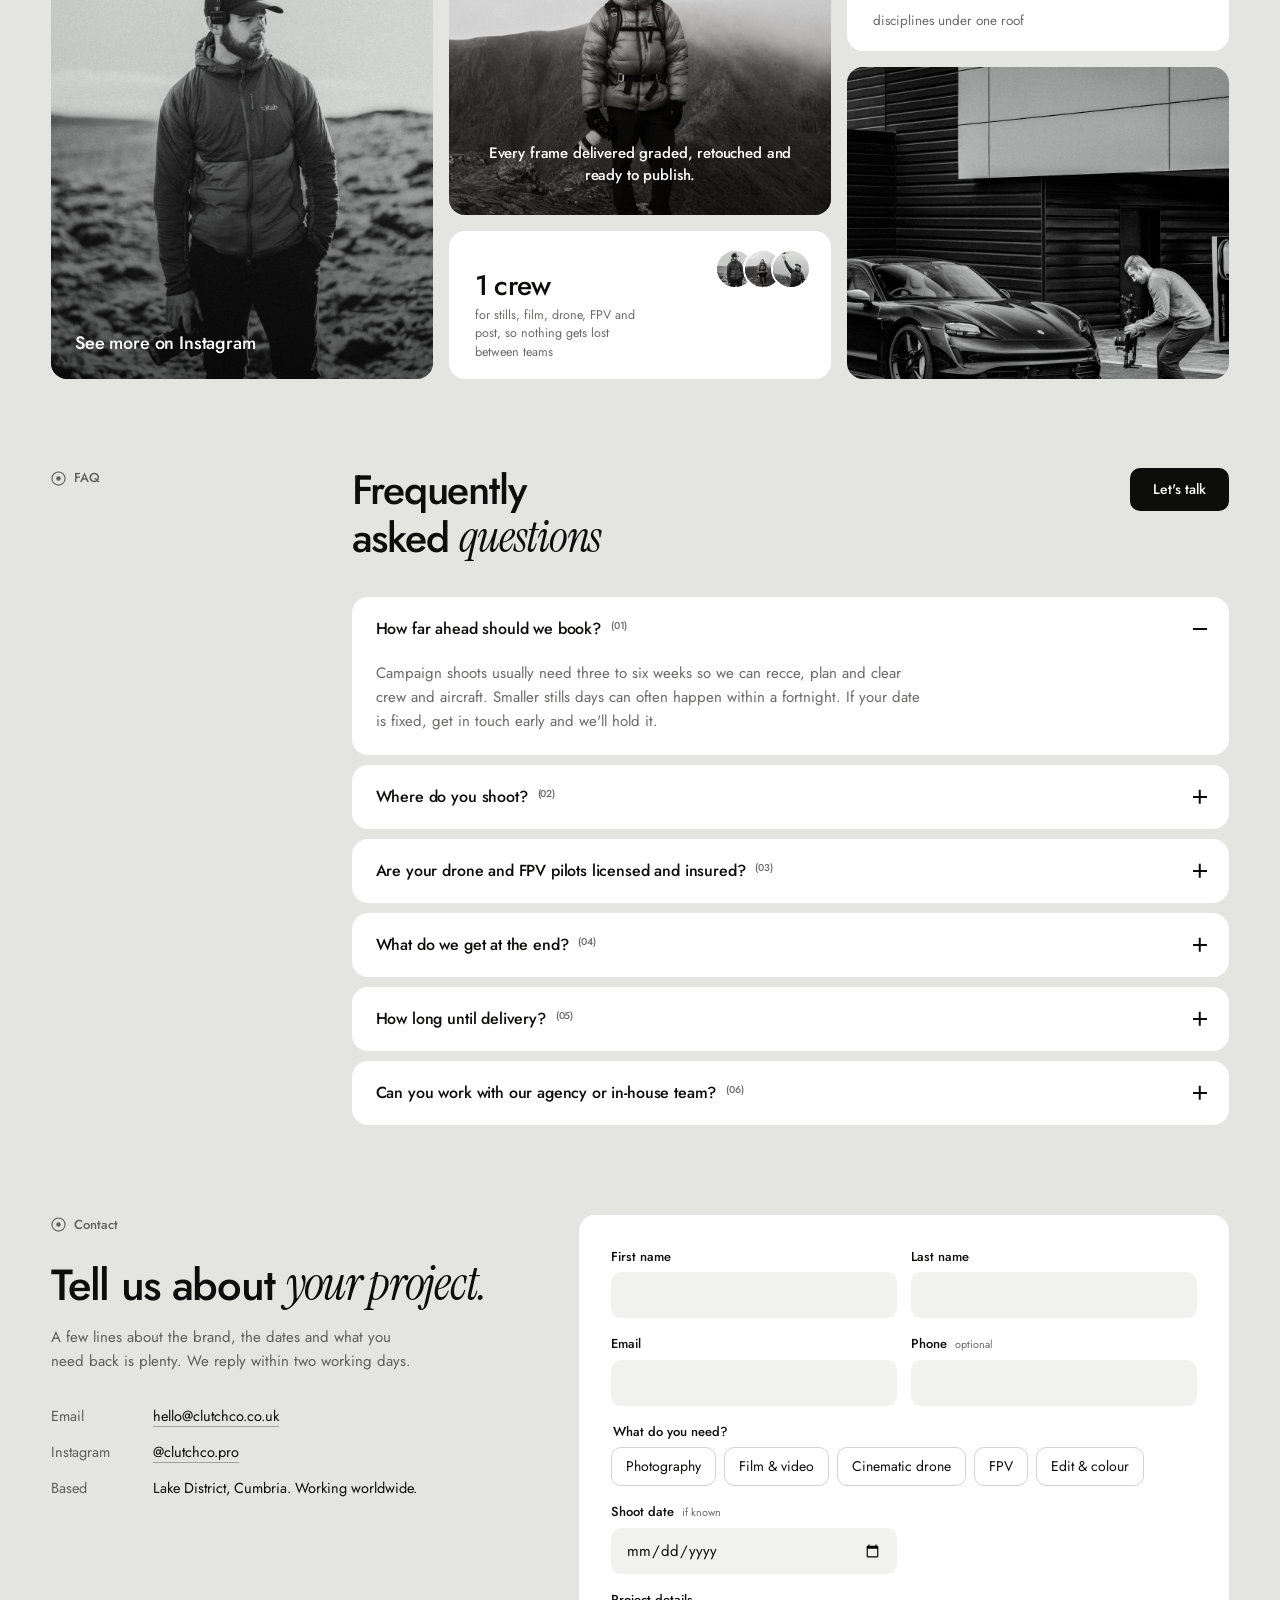
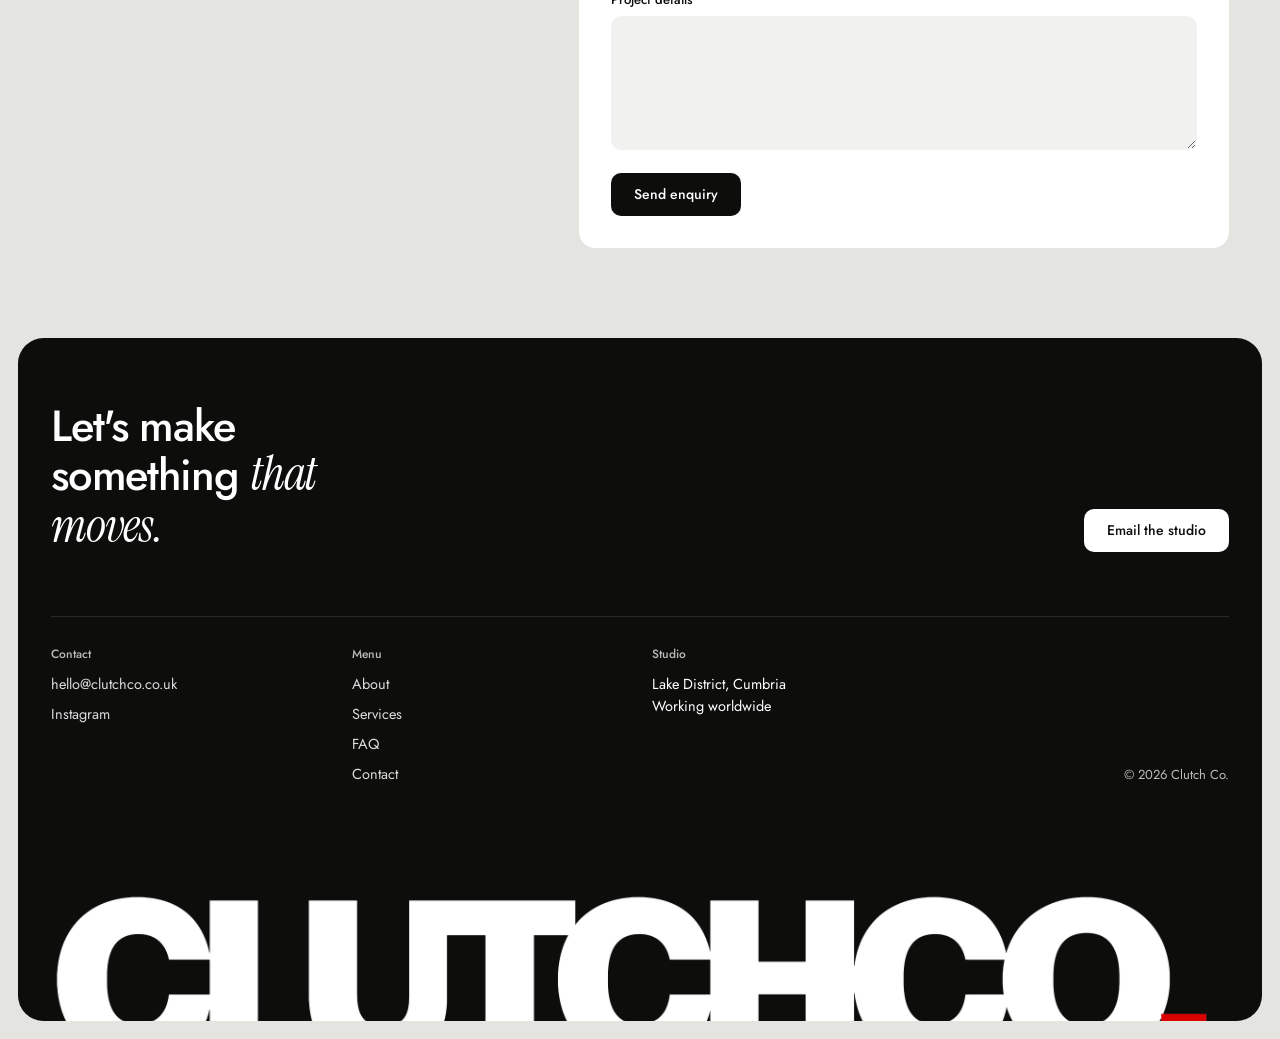
==== commit 1f3f0d5d: "Extend trusted logos to a slower seamless loop" ====
--- a/index.html
+++ b/index.html
@@ -112,38 +112,38 @@
       <h2 id="trusted-title" class="trusted-label">Trusted by</h2>
       <div class="reel reel-left">
         <div class="reel-track">
-        <div class="reel-item"><img src="assets/img/clients/jeep.png" alt="Jeep" loading="lazy"></div>
-        <div class="reel-item"><img src="assets/img/clients/montane.png" alt="Montane" loading="lazy"></div>
-        <div class="reel-item"><img src="assets/img/clients/columbia.png" alt="Columbia" loading="lazy"></div>
-        <div class="reel-item"><img src="assets/img/clients/gyeon.png" alt="Gyeon" loading="lazy"></div>
-        <div class="reel-item"><img src="assets/img/clients/m-sport.png" alt="M-Sport" loading="lazy"></div>
-        <div class="reel-item"><img src="assets/img/clients/hoka.png" alt="Hoka" loading="lazy"></div>
-        <div class="reel-item"><img src="assets/img/clients/brittany.png" alt="Brittany Ferries" loading="lazy"></div>
-        <div class="reel-item dup" aria-hidden="true"><img src="assets/img/clients/jeep.png" alt="" loading="lazy"></div>
-        <div class="reel-item dup" aria-hidden="true"><img src="assets/img/clients/montane.png" alt="" loading="lazy"></div>
-        <div class="reel-item dup" aria-hidden="true"><img src="assets/img/clients/columbia.png" alt="" loading="lazy"></div>
-        <div class="reel-item dup" aria-hidden="true"><img src="assets/img/clients/gyeon.png" alt="" loading="lazy"></div>
-        <div class="reel-item dup" aria-hidden="true"><img src="assets/img/clients/m-sport.png" alt="" loading="lazy"></div>
-        <div class="reel-item dup" aria-hidden="true"><img src="assets/img/clients/hoka.png" alt="" loading="lazy"></div>
-        <div class="reel-item dup" aria-hidden="true"><img src="assets/img/clients/brittany.png" alt="" loading="lazy"></div>
+        <div class="reel-item"><img src="assets/img/clients/jeep.png" alt="Jeep" width="216" height="88" loading="eager"></div>
+        <div class="reel-item"><img src="assets/img/clients/montane.png" alt="Montane" width="536" height="94" loading="eager"></div>
+        <div class="reel-item"><img src="assets/img/clients/columbia.png" alt="Columbia" width="538" height="98" loading="eager"></div>
+        <div class="reel-item"><img src="assets/img/clients/gyeon.png" alt="Gyeon" width="246" height="82" loading="eager"></div>
+        <div class="reel-item"><img src="assets/img/clients/m-sport.png" alt="M-Sport" width="218" height="234" loading="eager"></div>
+        <div class="reel-item"><img src="assets/img/clients/hoka.png" alt="Hoka" width="296" height="81" loading="eager"></div>
+        <div class="reel-item"><img src="assets/img/clients/brittany.png" alt="Brittany Ferries" width="538" height="102" loading="eager"></div>
+        <div class="reel-item dup" aria-hidden="true"><img src="assets/img/clients/jeep.png" alt="" width="216" height="88" loading="eager"></div>
+        <div class="reel-item dup" aria-hidden="true"><img src="assets/img/clients/montane.png" alt="" width="536" height="94" loading="eager"></div>
+        <div class="reel-item dup" aria-hidden="true"><img src="assets/img/clients/columbia.png" alt="" width="538" height="98" loading="eager"></div>
+        <div class="reel-item dup" aria-hidden="true"><img src="assets/img/clients/gyeon.png" alt="" width="246" height="82" loading="eager"></div>
+        <div class="reel-item dup" aria-hidden="true"><img src="assets/img/clients/m-sport.png" alt="" width="218" height="234" loading="eager"></div>
+        <div class="reel-item dup" aria-hidden="true"><img src="assets/img/clients/hoka.png" alt="" width="296" height="81" loading="eager"></div>
+        <div class="reel-item dup" aria-hidden="true"><img src="assets/img/clients/brittany.png" alt="" width="538" height="102" loading="eager"></div>
         </div>
       </div>
       <div class="reel reel-right">
         <div class="reel-track">
-        <div class="reel-item"><img src="assets/img/clients/gyeon.png" alt="Gyeon" loading="lazy"></div>
-        <div class="reel-item"><img src="assets/img/clients/m-sport.png" alt="M-Sport" loading="lazy"></div>
-        <div class="reel-item"><img src="assets/img/clients/hoka.png" alt="Hoka" loading="lazy"></div>
-        <div class="reel-item"><img src="assets/img/clients/brittany.png" alt="Brittany Ferries" loading="lazy"></div>
-        <div class="reel-item"><img src="assets/img/clients/jeep.png" alt="Jeep" loading="lazy"></div>
-        <div class="reel-item"><img src="assets/img/clients/montane.png" alt="Montane" loading="lazy"></div>
-        <div class="reel-item"><img src="assets/img/clients/columbia.png" alt="Columbia" loading="lazy"></div>
-        <div class="reel-item dup" aria-hidden="true"><img src="assets/img/clients/gyeon.png" alt="" loading="lazy"></div>
-        <div class="reel-item dup" aria-hidden="true"><img src="assets/img/clients/m-sport.png" alt="" loading="lazy"></div>
-        <div class="reel-item dup" aria-hidden="true"><img src="assets/img/clients/hoka.png" alt="" loading="lazy"></div>
-        <div class="reel-item dup" aria-hidden="true"><img src="assets/img/clients/brittany.png" alt="" loading="lazy"></div>
-        <div class="reel-item dup" aria-hidden="true"><img src="assets/img/clients/jeep.png" alt="" loading="lazy"></div>
-        <div class="reel-item dup" aria-hidden="true"><img src="assets/img/clients/montane.png" alt="" loading="lazy"></div>
-        <div class="reel-item dup" aria-hidden="true"><img src="assets/img/clients/columbia.png" alt="" loading="lazy"></div>
+        <div class="reel-item"><img src="assets/img/clients/gyeon.png" alt="Gyeon" width="246" height="82" loading="eager"></div>
+        <div class="reel-item"><img src="assets/img/clients/m-sport.png" alt="M-Sport" width="218" height="234" loading="eager"></div>
+        <div class="reel-item"><img src="assets/img/clients/hoka.png" alt="Hoka" width="296" height="81" loading="eager"></div>
+        <div class="reel-item"><img src="assets/img/clients/brittany.png" alt="Brittany Ferries" width="538" height="102" loading="eager"></div>
+        <div class="reel-item"><img src="assets/img/clients/jeep.png" alt="Jeep" width="216" height="88" loading="eager"></div>
+        <div class="reel-item"><img src="assets/img/clients/montane.png" alt="Montane" width="536" height="94" loading="eager"></div>
+        <div class="reel-item"><img src="assets/img/clients/columbia.png" alt="Columbia" width="538" height="98" loading="eager"></div>
+        <div class="reel-item dup" aria-hidden="true"><img src="assets/img/clients/gyeon.png" alt="" width="246" height="82" loading="eager"></div>
+        <div class="reel-item dup" aria-hidden="true"><img src="assets/img/clients/m-sport.png" alt="" width="218" height="234" loading="eager"></div>
+        <div class="reel-item dup" aria-hidden="true"><img src="assets/img/clients/hoka.png" alt="" width="296" height="81" loading="eager"></div>
+        <div class="reel-item dup" aria-hidden="true"><img src="assets/img/clients/brittany.png" alt="" width="538" height="102" loading="eager"></div>
+        <div class="reel-item dup" aria-hidden="true"><img src="assets/img/clients/jeep.png" alt="" width="216" height="88" loading="eager"></div>
+        <div class="reel-item dup" aria-hidden="true"><img src="assets/img/clients/montane.png" alt="" width="536" height="94" loading="eager"></div>
+        <div class="reel-item dup" aria-hidden="true"><img src="assets/img/clients/columbia.png" alt="" width="538" height="98" loading="eager"></div>
         </div>
       </div>
     </section>
--- a/assets/css/site.css
+++ b/assets/css/site.css
@@ -362,10 +362,11 @@
 }
 .reel { overflow: hidden; padding: 10px 0; }
 .reel + .reel { padding-top: 6px; }
-.reel-track { display: flex; align-items: center; width: max-content; animation: reel-left 40s linear infinite; }
+/* Each repeated half fills the viewport, keeping the 80-second loop seamless. */
+.reel-track { display: flex; align-items: center; width: max-content; min-width: 200%; animation: reel-left 80s linear infinite; }
 .reel-right .reel-track { animation-name: reel-right; }
 .trusted:hover .reel-track { animation-play-state: paused; }
-.reel-item { flex: 0 0 auto; padding: 0 clamp(22px, 3vw, 44px); }
+.reel-item { flex: 1 0 auto; padding: 0 clamp(22px, 3vw, 44px); }
 .reel-item img { height: 30px; width: auto; opacity: 0.8; }
 .reel-item img[src*="m-sport"] { height: 44px; }
 @keyframes reel-left  { from { transform: translateX(0); }     to { transform: translateX(-50%); } }
@@ -499,10 +500,11 @@
 .b-caption-centre { text-align: center; font-size: 15px; bottom: 28px; }
 
 .b-photo-caption { grid-column: 5 / 9; grid-row: 3 / 5; }
-.b-stat-crew { grid-column: 5 / 9; grid-row: 5 / 6; flex-direction: row; align-items: flex-end; justify-content: space-between; gap: 16px; padding-top: 20px; padding-bottom: 20px; }
-.b-stat-crew .b-num { white-space: nowrap; }
-.b-stat-crew .b-label { max-width: 22ch; font-size: 12.5px; }
-.b-avatars { display: flex; flex: 0 0 auto; }
+/* number and label stack like the other stat cards; the avatars sit top-right */
+.b-stat-crew { grid-column: 5 / 9; grid-row: 5 / 6; padding-top: 18px; padding-bottom: 18px; }
+.b-stat-crew .b-num { white-space: nowrap; font-size: clamp(26px, 2.2vw, 34px); }
+.b-stat-crew .b-label { max-width: 34ch; font-size: 12.5px; padding-right: 110px; }
+.b-avatars { position: absolute; top: 18px; right: 20px; display: flex; }
 .b-avatars img { width: 40px; height: 40px; border-radius: 50%; object-fit: cover; border: 2px solid var(--white); margin-left: -12px; }
 .b-avatars img:first-child { margin-left: 0; }
 .b-stat-disciplines { grid-column: 9 / 13; grid-row: 3 / 4; padding-top: 20px; padding-bottom: 20px; }
@@ -514,12 +516,19 @@
   .b-collage { width: 170px; height: 110px; right: 14px; top: -14px; }
   .b-collage img { width: 82px; height: 64px; }
   .b-collage img:nth-child(2) { left: 84px; } .b-collage img:nth-child(3) { left: 28px; top: 42px; } .b-collage img:nth-child(4) { left: 96px; top: 46px; }
-  .b-mosaic { grid-column: 1 / 7; grid-row: 3 / 6; }
+  .b-mosaic { grid-column: 1 / 7; grid-row: 3 / 6; grid-template-columns: repeat(3, minmax(0, 1fr)); }
+  .b-mosaic img:nth-child(n + 7) { display: none; }
   .b-insta { grid-column: 1 / 4; grid-row: 6 / 10; }
   .b-stat-disciplines { grid-column: 4 / 7; grid-row: 6 / 8; }
   .b-photo-car { grid-column: 4 / 7; grid-row: 8 / 10; }
   .b-photo-caption { grid-column: 1 / 7; grid-row: 10 / 12; }
-  .b-stat-crew { grid-column: 1 / 7; grid-row: 12 / 13; }
+  /* number over label on the left, avatars centred on the right */
+  .b-stat-crew { grid-column: 1 / 7; grid-row: 12 / 13; display: grid; grid-template-columns: minmax(0, 1fr) auto; grid-template-rows: auto auto; align-items: center; column-gap: 16px; }
+  .b-stat-crew .b-num { grid-column: 1; grid-row: 1; font-size: 26px; margin-bottom: 4px; align-self: end; }
+  .b-stat-crew .b-label { grid-column: 1; grid-row: 2; padding-right: 0; max-width: 30ch; line-height: 1.4; align-self: start; }
+  .b-stat-crew .b-avatars { grid-column: 2; grid-row: 1 / 3; position: static; }
+  .b-stat-crew .b-avatars img { width: 36px; height: 36px; margin-left: -10px; }
+  .b-stat-crew .b-avatars img:first-child { margin-left: 0; }
   .b-stat { padding: 16px 18px; }
   .b-caption { font-size: 15px; left: 16px; right: 16px; bottom: 14px; }
 }
@@ -668,7 +677,8 @@
 
 @media (prefers-reduced-motion: reduce) {
   html { scroll-behavior: auto; }
-  .reel-track { animation: none; flex-wrap: wrap; width: auto; justify-content: center; row-gap: 16px; }
+  .reel-track { animation: none; flex-wrap: wrap; width: auto; min-width: 0; justify-content: center; row-gap: 16px; }
+  .reel-item { flex-grow: 0; }
   .reel-item.dup { display: none; }
   .btn, .bar-nav a, .bar-menu, .bar-cta, .bar-meta, .hero-bar, .nav-toggle span,
   .faq-item summary i::before, .faq-item summary i::after, .chip span,
